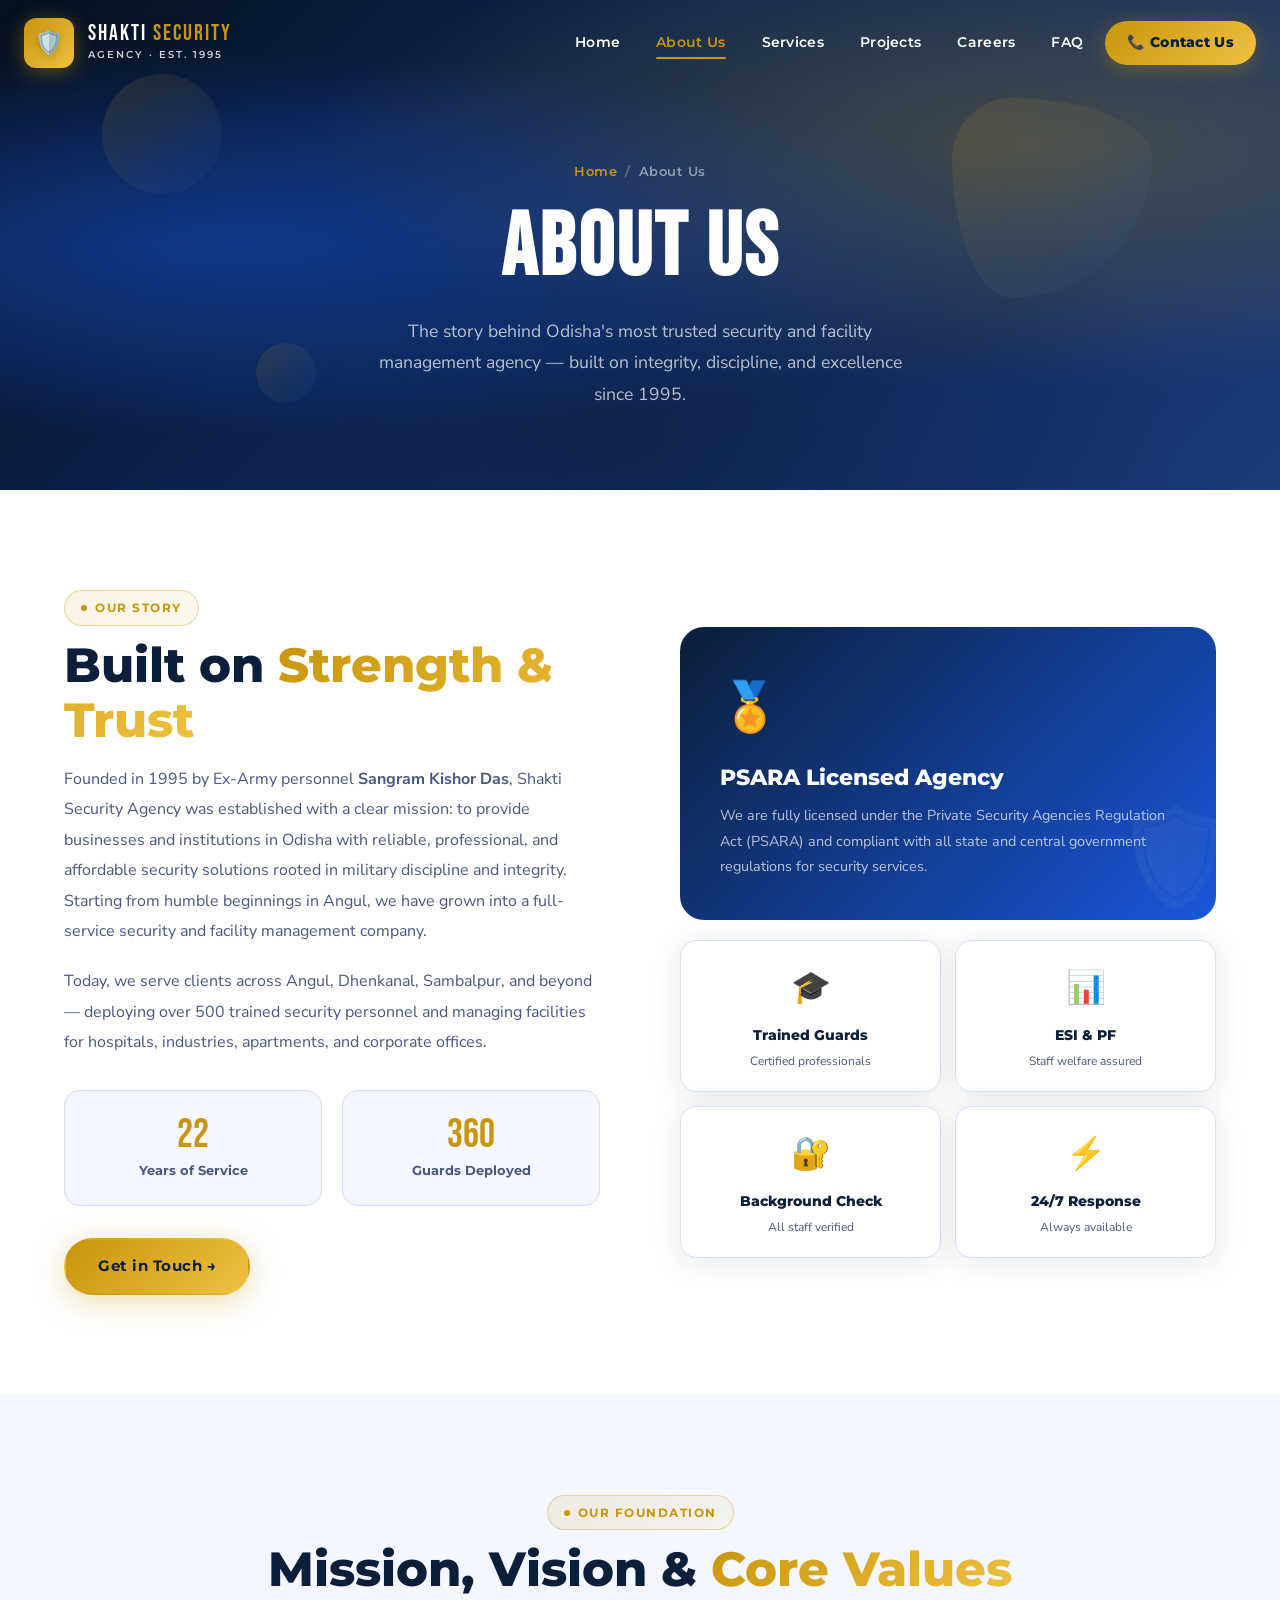
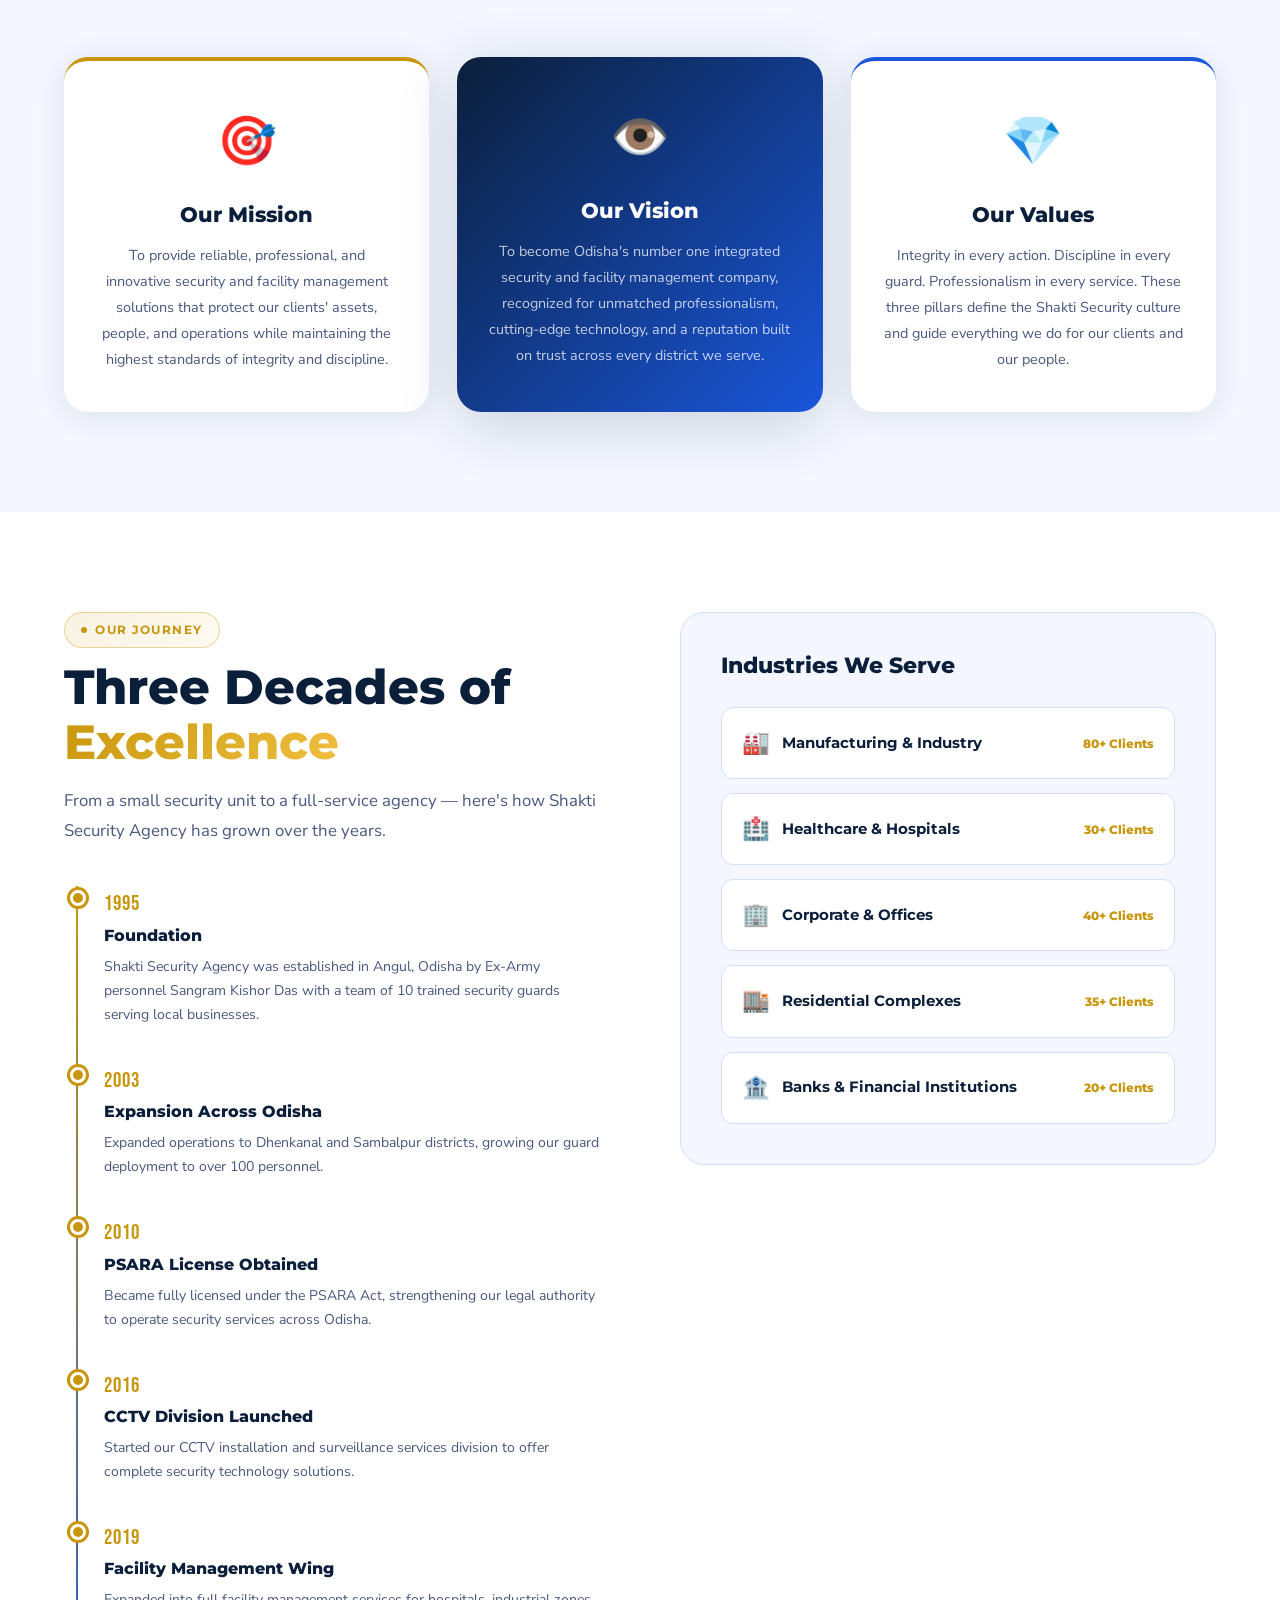
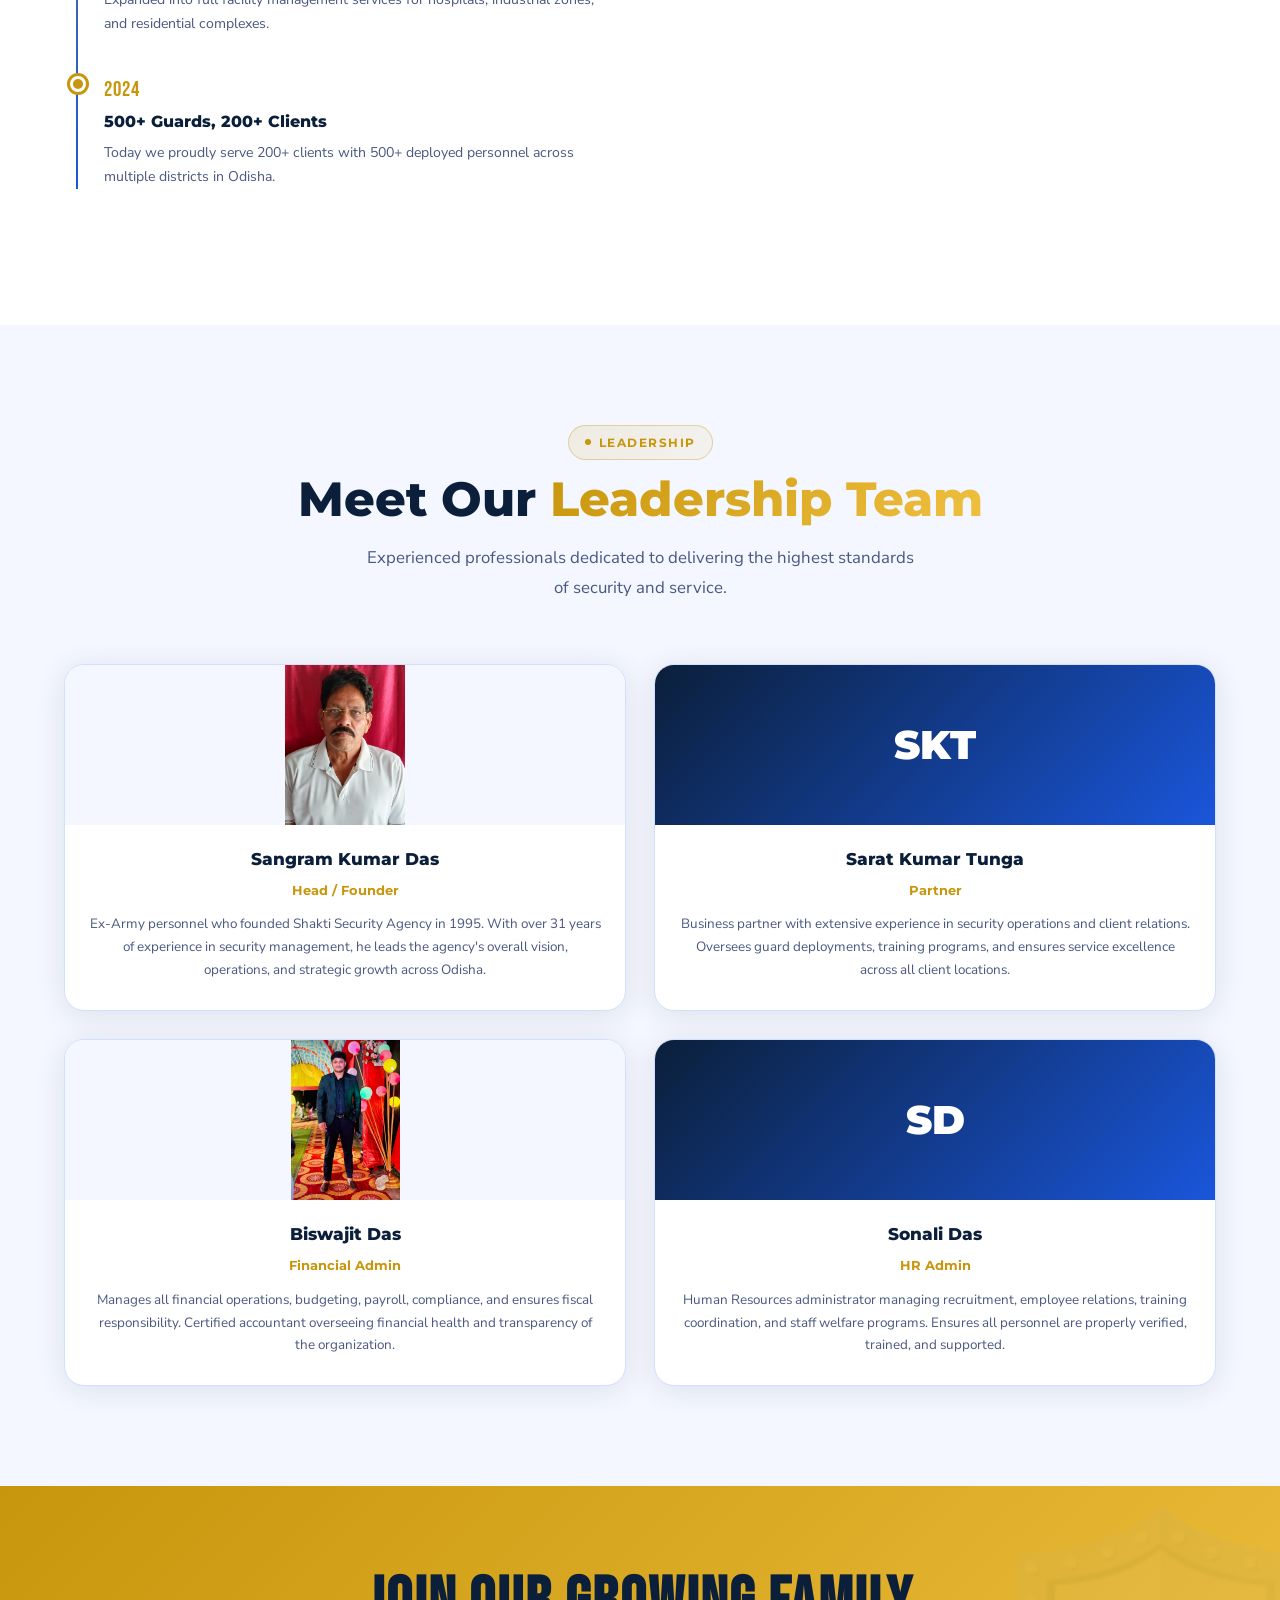
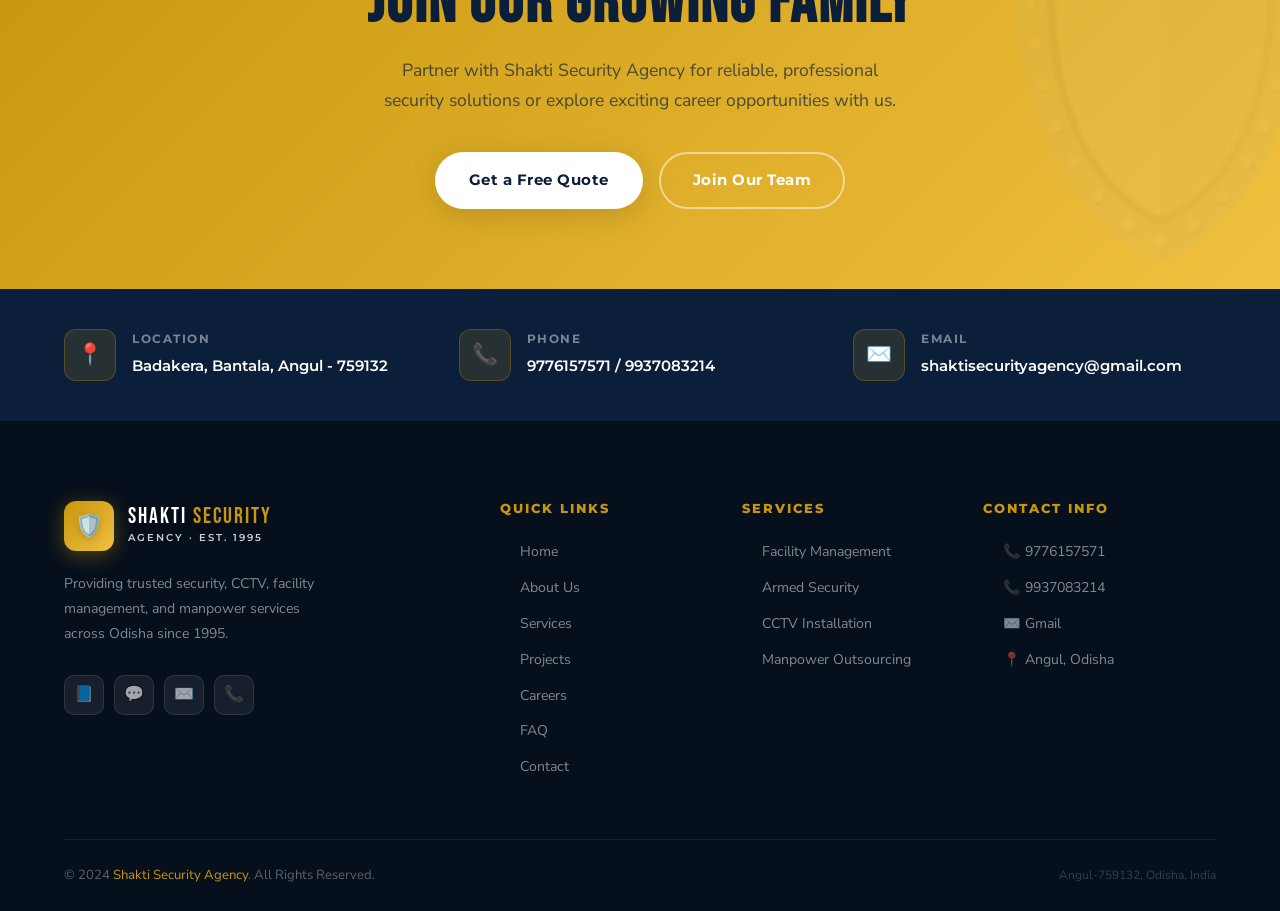
==== about.html @ bf8bc8ba "Added careers page with job listings and WhatsApp application form" ====
<!DOCTYPE html>
<html lang="en">
<head>
  <meta charset="UTF-8" />
  <meta name="viewport" content="width=device-width, initial-scale=1.0" />
  <title>About Us | Shakti Security Agency | Angul, Odisha</title>
  <meta name="description" content="Learn about Shakti Security Agency — Odisha's trusted security and facility management company since 1995. Founded by Ex-Army personnel Sangram Kishor Das. Our mission, vision, team, and story." />
  <meta name="keywords" content="about Shakti Security Agency, security company Angul, Odisha security agency history, security team Angul" />
  <link rel="canonical" href="https://shaktisecurityagency.com/about.html" />
  <link rel="stylesheet" href="styles.css" />
  <link rel="icon" href="data:image/svg+xml,<svg xmlns='http://www.w3.org/2000/svg' viewBox='0 0 100 100'><text y='.9em' font-size='90'>🛡️</text></svg>" />
</head>
<body>

<div class="preloader">
  <div class="preloader-content">
    <div class="preloader-shield">🛡️</div>
    <div class="preloader-text">SHAKTI <span>SECURITY</span></div>
    <div class="preloader-bar"><div class="preloader-progress"></div></div>
  </div>
</div>

<header class="header" id="header">
  <nav class="nav">
    <a href="index.html" class="logo">
      <div class="logo-icon"></div>
      <div class="logo-text">
        <div class="logo-name">SHAKTI <span>SECURITY</span></div>
        <div class="logo-tagline">Agency · Est. 1995</div>
      </div>
    </a>
    <div class="nav-links">
      <a href="index.html" class="nav-link">Home</a>
      <a href="about.html" class="nav-link active">About Us</a>
      <a href="services.html" class="nav-link">Services</a>
      <a href="projects.html" class="nav-link">Projects</a>
      <a href="careers.html" class="nav-link">Careers</a>
      <a href="faq.html" class="nav-link">FAQ</a>
      <a href="contact.html" class="nav-link nav-cta">📞 Contact Us</a>
    </div>
    <button class="hamburger"><span></span><span></span><span></span></button>
  </nav>
</header>

<div class="mobile-menu">
  <a href="index.html" class="nav-link">Home</a>
  <a href="about.html" class="nav-link">About Us</a>
  <a href="services.html" class="nav-link">Services</a>
  <a href="projects.html" class="nav-link">Projects</a>
  <a href="careers.html" class="nav-link">Careers</a>
  <a href="faq.html" class="nav-link">FAQ</a>
  <a href="contact.html" class="nav-link">Contact Us</a>
</div>

<!-- PAGE HERO -->
<section class="page-hero">
  <div class="hero-bg"></div>
  <div class="hero-shapes">
    <div class="shape"></div><div class="shape"></div><div class="shape"></div>
  </div>
  <div class="container page-hero-content">
    <div class="breadcrumb"><a href="index.html">Home</a><span>/</span>About Us</div>
    <h1>About Us</h1>
    <p>The story behind Odisha's most trusted security and facility management agency — built on integrity, discipline, and excellence since 1995.</p>
  </div>
</section>

<!-- ABOUT INTRO -->
<section class="section" style="background:var(--white);">
  <div class="container">
    <div class="about-grid">
      <div class="animate-in-left">
        <span class="badge">Our Story</span>
        <h2 class="section-title" style="margin-top:12px;">Built on <span class="highlight">Strength & Trust</span></h2>
        <p style="color:var(--text-muted);line-height:1.9;margin-bottom:20px;">Founded in 1995 by Ex-Army personnel <strong>Sangram Kishor Das</strong>, Shakti Security Agency was established with a clear mission: to provide businesses and institutions in Odisha with reliable, professional, and affordable security solutions rooted in military discipline and integrity. Starting from humble beginnings in Angul, we have grown into a full-service security and facility management company.</p>
        <p style="color:var(--text-muted);line-height:1.9;margin-bottom:32px;">Today, we serve clients across Angul, Dhenkanal, Sambalpur, and beyond — deploying over 500 trained security personnel and managing facilities for hospitals, industries, apartments, and corporate offices.</p>
        <div style="display:grid;grid-template-columns:1fr 1fr;gap:20px;margin-bottom:32px;">
          <div style="background:var(--bg);border-radius:16px;padding:24px;text-align:center;border:1px solid var(--border);">
            <div style="font-family:'Bebas Neue',sans-serif;font-size:2.5rem;color:var(--gold);line-height:1;" class="counter" data-target="31">0</div>
            <div style="font-size:0.82rem;color:var(--text-muted);font-weight:700;font-family:'Montserrat',sans-serif;margin-top:4px;">Years of Service</div>
          </div>
          <div style="background:var(--bg);border-radius:16px;padding:24px;text-align:center;border:1px solid var(--border);">
            <div style="font-family:'Bebas Neue',sans-serif;font-size:2.5rem;color:var(--gold);line-height:1;" class="counter" data-target="500">0</div>
            <div style="font-size:0.82rem;color:var(--text-muted);font-weight:700;font-family:'Montserrat',sans-serif;margin-top:4px;">Guards Deployed</div>
          </div>
        </div>
        <a href="contact.html" class="btn btn-primary">Get in Touch →</a>
      </div>
      <div class="animate-in-right" style="display:flex;flex-direction:column;gap:20px;">
        <div style="background:var(--grad-primary);border-radius:24px;padding:40px;color:var(--white);position:relative;overflow:hidden;">
          <div style="font-size:3rem;margin-bottom:16px;">🏅</div>
          <h3 style="color:var(--white);margin-bottom:12px;font-size:1.4rem;">PSARA Licensed Agency</h3>
          <p style="color:rgba(255,255,255,0.7);font-size:0.9rem;line-height:1.8;">We are fully licensed under the Private Security Agencies Regulation Act (PSARA) and compliant with all state and central government regulations for security services.</p>
          <div style="position:absolute;right:-20px;bottom:-20px;font-size:6rem;opacity:0.07;">🛡️</div>
        </div>
        <div style="display:grid;grid-template-columns:1fr 1fr;gap:14px;">
          <div style="background:var(--white);border-radius:16px;padding:20px;box-shadow:var(--shadow);border:1px solid var(--border);text-align:center;">
            <div style="font-size:2rem;margin-bottom:8px;">🎓</div>
            <div style="font-weight:800;font-size:0.85rem;color:var(--navy);font-family:'Montserrat',sans-serif;">Trained Guards</div>
            <div style="font-size:0.75rem;color:var(--text-muted);margin-top:4px;">Certified professionals</div>
          </div>
          <div style="background:var(--white);border-radius:16px;padding:20px;box-shadow:var(--shadow);border:1px solid var(--border);text-align:center;">
            <div style="font-size:2rem;margin-bottom:8px;">📊</div>
            <div style="font-weight:800;font-size:0.85rem;color:var(--navy);font-family:'Montserrat',sans-serif;">ESI & PF</div>
            <div style="font-size:0.75rem;color:var(--text-muted);margin-top:4px;">Staff welfare assured</div>
          </div>
          <div style="background:var(--white);border-radius:16px;padding:20px;box-shadow:var(--shadow);border:1px solid var(--border);text-align:center;">
            <div style="font-size:2rem;margin-bottom:8px;">🔐</div>
            <div style="font-weight:800;font-size:0.85rem;color:var(--navy);font-family:'Montserrat',sans-serif;">Background Check</div>
            <div style="font-size:0.75rem;color:var(--text-muted);margin-top:4px;">All staff verified</div>
          </div>
          <div style="background:var(--white);border-radius:16px;padding:20px;box-shadow:var(--shadow);border:1px solid var(--border);text-align:center;">
            <div style="font-size:2rem;margin-bottom:8px;">⚡</div>
            <div style="font-weight:800;font-size:0.85rem;color:var(--navy);font-family:'Montserrat',sans-serif;">24/7 Response</div>
            <div style="font-size:0.75rem;color:var(--text-muted);margin-top:4px;">Always available</div>
          </div>
        </div>
      </div>
    </div>
  </div>
</section>

<!-- MISSION VISION VALUES -->
<section class="section" style="background:var(--bg);">
  <div class="container">
    <div class="text-center animate-in" style="margin-bottom:60px;">
      <span class="badge">Our Foundation</span>
      <h2 class="section-title" style="margin-top:12px;">Mission, Vision & <span class="highlight">Core Values</span></h2>
    </div>
    <div style="display:grid;grid-template-columns:repeat(3,1fr);gap:28px;">
      <div class="animate-in delay-1" style="background:var(--white);border-radius:24px;padding:40px 32px;box-shadow:var(--shadow);border-top:4px solid var(--gold);text-align:center;transition:var(--transition);" onmouseover="this.style.transform='translateY(-8px)'" onmouseout="this.style.transform=''">
        <div style="font-size:3rem;margin-bottom:20px;">🎯</div>
        <h3 style="font-size:1.3rem;margin-bottom:16px;">Our Mission</h3>
        <p style="font-size:0.9rem;color:var(--text-muted);line-height:1.8;">To provide reliable, professional, and innovative security and facility management solutions that protect our clients' assets, people, and operations while maintaining the highest standards of integrity and discipline.</p>
      </div>
      <div class="animate-in delay-2" style="background:var(--grad-primary);border-radius:24px;padding:40px 32px;box-shadow:var(--shadow-lg);text-align:center;color:var(--white);transition:var(--transition);" onmouseover="this.style.transform='translateY(-8px)'" onmouseout="this.style.transform=''">
        <div style="font-size:3rem;margin-bottom:20px;">👁️</div>
        <h3 style="color:var(--white);font-size:1.3rem;margin-bottom:16px;">Our Vision</h3>
        <p style="font-size:0.9rem;color:rgba(255,255,255,0.75);line-height:1.8;">To become Odisha's number one integrated security and facility management company, recognized for unmatched professionalism, cutting-edge technology, and a reputation built on trust across every district we serve.</p>
      </div>
      <div class="animate-in delay-3" style="background:var(--white);border-radius:24px;padding:40px 32px;box-shadow:var(--shadow);border-top:4px solid var(--blue);text-align:center;transition:var(--transition);" onmouseover="this.style.transform='translateY(-8px)'" onmouseout="this.style.transform=''">
        <div style="font-size:3rem;margin-bottom:20px;">💎</div>
        <h3 style="font-size:1.3rem;margin-bottom:16px;">Our Values</h3>
        <p style="font-size:0.9rem;color:var(--text-muted);line-height:1.8;">Integrity in every action. Discipline in every guard. Professionalism in every service. These three pillars define the Shakti Security culture and guide everything we do for our clients and our people.</p>
      </div>
    </div>
  </div>
</section>

<!-- TIMELINE -->
<section class="section" style="background:var(--white);">
  <div class="container">
    <div style="display:grid;grid-template-columns:1fr 1fr;gap:80px;align-items:start;">
      <div class="animate-in-left">
        <span class="badge">Our Journey</span>
        <h2 class="section-title" style="margin-top:12px;">Three Decades of <span class="highlight">Excellence</span></h2>
        <p class="section-subtitle" style="margin-bottom:40px;">From a small security unit to a full-service agency — here's how Shakti Security Agency has grown over the years.</p>
        <div class="timeline">
          <div class="timeline-item">
            <div class="timeline-dot"></div>
            <div class="timeline-year">1995</div>
            <div class="timeline-title">Foundation</div>
            <div class="timeline-desc">Shakti Security Agency was established in Angul, Odisha by Ex-Army personnel Sangram Kishor Das with a team of 10 trained security guards serving local businesses.</div>
          </div>
          <div class="timeline-item">
            <div class="timeline-dot"></div>
            <div class="timeline-year">2003</div>
            <div class="timeline-title">Expansion Across Odisha</div>
            <div class="timeline-desc">Expanded operations to Dhenkanal and Sambalpur districts, growing our guard deployment to over 100 personnel.</div>
          </div>
          <div class="timeline-item">
            <div class="timeline-dot"></div>
            <div class="timeline-year">2010</div>
            <div class="timeline-title">PSARA License Obtained</div>
            <div class="timeline-desc">Became fully licensed under the PSARA Act, strengthening our legal authority to operate security services across Odisha.</div>
          </div>
          <div class="timeline-item">
            <div class="timeline-dot"></div>
            <div class="timeline-year">2016</div>
            <div class="timeline-title">CCTV Division Launched</div>
            <div class="timeline-desc">Started our CCTV installation and surveillance services division to offer complete security technology solutions.</div>
          </div>
          <div class="timeline-item">
            <div class="timeline-dot"></div>
            <div class="timeline-year">2019</div>
            <div class="timeline-title">Facility Management Wing</div>
            <div class="timeline-desc">Expanded into full facility management services for hospitals, industrial zones, and residential complexes.</div>
          </div>
          <div class="timeline-item">
            <div class="timeline-dot"></div>
            <div class="timeline-year">2024</div>
            <div class="timeline-title">500+ Guards, 200+ Clients</div>
            <div class="timeline-desc">Today we proudly serve 200+ clients with 500+ deployed personnel across multiple districts in Odisha.</div>
          </div>
        </div>
      </div>
      <div class="animate-in-right">
        <div style="background:var(--bg);border-radius:24px;padding:40px;border:1px solid var(--border);">
          <h3 style="margin-bottom:28px;font-size:1.4rem;">Industries We Serve</h3>
          <div style="display:flex;flex-direction:column;gap:14px;">
            <div style="display:flex;justify-content:space-between;align-items:center;padding:16px 20px;background:var(--white);border-radius:12px;border:1px solid var(--border);">
              <div style="display:flex;align-items:center;gap:12px;">
                <span style="font-size:1.4rem;">🏭</span>
                <span style="font-weight:700;font-size:0.92rem;font-family:'Montserrat',sans-serif;color:var(--navy);">Manufacturing & Industry</span>
              </div>
              <span style="font-size:0.78rem;color:var(--gold);font-weight:800;font-family:'Montserrat',sans-serif;">80+ Clients</span>
            </div>
            <div style="display:flex;justify-content:space-between;align-items:center;padding:16px 20px;background:var(--white);border-radius:12px;border:1px solid var(--border);">
              <div style="display:flex;align-items:center;gap:12px;">
                <span style="font-size:1.4rem;">🏥</span>
                <span style="font-weight:700;font-size:0.92rem;font-family:'Montserrat',sans-serif;color:var(--navy);">Healthcare & Hospitals</span>
              </div>
              <span style="font-size:0.78rem;color:var(--gold);font-weight:800;font-family:'Montserrat',sans-serif;">30+ Clients</span>
            </div>
            <div style="display:flex;justify-content:space-between;align-items:center;padding:16px 20px;background:var(--white);border-radius:12px;border:1px solid var(--border);">
              <div style="display:flex;align-items:center;gap:12px;">
                <span style="font-size:1.4rem;">🏢</span>
                <span style="font-weight:700;font-size:0.92rem;font-family:'Montserrat',sans-serif;color:var(--navy);">Corporate & Offices</span>
              </div>
              <span style="font-size:0.78rem;color:var(--gold);font-weight:800;font-family:'Montserrat',sans-serif;">40+ Clients</span>
            </div>
            <div style="display:flex;justify-content:space-between;align-items:center;padding:16px 20px;background:var(--white);border-radius:12px;border:1px solid var(--border);">
              <div style="display:flex;align-items:center;gap:12px;">
                <span style="font-size:1.4rem;">🏬</span>
                <span style="font-weight:700;font-size:0.92rem;font-family:'Montserrat',sans-serif;color:var(--navy);">Residential Complexes</span>
              </div>
              <span style="font-size:0.78rem;color:var(--gold);font-weight:800;font-family:'Montserrat',sans-serif;">35+ Clients</span>
            </div>
            <div style="display:flex;justify-content:space-between;align-items:center;padding:16px 20px;background:var(--white);border-radius:12px;border:1px solid var(--border);">
              <div style="display:flex;align-items:center;gap:12px;">
                <span style="font-size:1.4rem;">🏦</span>
                <span style="font-weight:700;font-size:0.92rem;font-family:'Montserrat',sans-serif;color:var(--navy);">Banks & Financial Institutions</span>
              </div>
              <span style="font-size:0.78rem;color:var(--gold);font-weight:800;font-family:'Montserrat',sans-serif;">20+ Clients</span>
            </div>
          </div>
        </div>
      </div>
    </div>
  </div>
</section>

<!-- TEAM SECTION -->
<section class="section" style="background:var(--bg);">
  <div class="container">
    <div class="text-center animate-in" style="margin-bottom:60px;">
      <span class="badge">Leadership</span>
      <h2 class="section-title" style="margin-top:12px;">Meet Our <span class="highlight">Leadership Team</span></h2>
      <p class="section-subtitle">Experienced professionals dedicated to delivering the highest standards of security and service.</p>
    </div>
    <div class="team-grid">
      <div class="team-card animate-in delay-1">
        <div class="team-avatar"><img src="assets/head.webp" alt="Sangram Kumar Das"></div>
        <div class="team-card-content">
          <div class="team-name">Sangram Kumar Das</div>
          <div class="team-role">Head / Founder</div>
          <div class="team-desc">Ex-Army personnel who founded Shakti Security Agency in 1995. With over 31 years of experience in security management, he leads the agency's overall vision, operations, and strategic growth across Odisha.</div>
        </div>
      </div>
      <div class="team-card animate-in delay-2">
        <div class="team-avatar">SKT</div>
        <div class="team-card-content">
          <div class="team-name">Sarat Kumar Tunga</div>
          <div class="team-role">Partner</div>
          <div class="team-desc">Business partner with extensive experience in security operations and client relations. Oversees guard deployments, training programs, and ensures service excellence across all client locations.</div>
        </div>
      </div>
      <div class="team-card animate-in delay-3">
        <div class="team-avatar"><img src="assets/finance.png" alt="Biswajit Das"></div>
        <div class="team-card-content">
          <div class="team-name">Biswajit Das</div>
          <div class="team-role">Financial Admin</div>
          <div class="team-desc">Manages all financial operations, budgeting, payroll, compliance, and ensures fiscal responsibility. Certified accountant overseeing financial health and transparency of the organization.</div>
        </div>
      </div>
      <div class="team-card animate-in delay-4">
        <div class="team-avatar">SD</div>
        <div class="team-card-content">
          <div class="team-name">Sonali Das</div>
          <div class="team-role">HR Admin</div>
          <div class="team-desc">Human Resources administrator managing recruitment, employee relations, training coordination, and staff welfare programs. Ensures all personnel are properly verified, trained, and supported.</div>
        </div>
      </div>
    </div>
  </div>
</section>

<!-- CTA -->
<section class="cta-section">
  <div class="container">
    <div class="cta-content animate-in">
      <h2>Join Our Growing Family</h2>
      <p>Partner with Shakti Security Agency for reliable, professional security solutions or explore exciting career opportunities with us.</p>
      <div class="cta-btns">
        <a href="contact.html" class="btn btn-white">Get a Free Quote</a>
        <a href="careers.html" class="btn btn-secondary">Join Our Team</a>
      </div>
    </div>
  </div>
</section>

<div class="contact-bar">
  <div class="container">
    <div class="contact-bar-grid">
      <div class="contact-bar-item"><div class="contact-bar-icon">📍</div><div><div class="contact-bar-label">Location</div><div class="contact-bar-value">Badakera, Bantala, Angul - 759132</div></div></div>
      <div class="contact-bar-item"><div class="contact-bar-icon">📞</div><div><div class="contact-bar-label">Phone</div><div class="contact-bar-value">9776157571 / 9937083214</div></div></div>
      <div class="contact-bar-item"><div class="contact-bar-icon">✉️</div><div><div class="contact-bar-label">Email</div><div class="contact-bar-value">shaktisecurityagency@gmail.com</div></div></div>
    </div>
  </div>
</div>

<footer class="footer">
  <div class="container">
    <div class="footer-grid">
      <div class="footer-brand">
        <a href="index.html" class="logo"><div class="logo-icon"></div><div class="logo-text"><div class="logo-name" style="color:#fff;">SHAKTI <span>SECURITY</span></div><div class="logo-tagline">Agency · Est. 1995</div></div></a>
        <p>Providing trusted security, CCTV, facility management, and manpower services across Odisha since 1995.</p>
        <div class="footer-socials"><a href="#" class="social-btn">📘</a><a href="#" class="social-btn">💬</a><a href="mailto:shaktisecurityagency@gmail.com" class="social-btn">✉️</a><a href="tel:9776157571" class="social-btn">📞</a></div>
      </div>
      <div class="footer-col"><h5>Quick Links</h5><ul><li><a href="index.html">Home</a></li><li><a href="about.html">About Us</a></li><li><a href="services.html">Services</a></li><li><a href="projects.html">Projects</a></li><li><a href="careers.html">Careers</a></li><li><a href="faq.html">FAQ</a></li><li><a href="contact.html">Contact</a></li></ul></div>
      <div class="footer-col"><h5>Services</h5><ul><li><a href="services.html">Facility Management</a></li><li><a href="services.html">Armed Security</a></li><li><a href="services.html">CCTV Installation</a></li><li><a href="services.html">Manpower Outsourcing</a></li></ul></div>
      <div class="footer-col"><h5>Contact Info</h5><ul><li><a href="tel:9776157571">📞 9776157571</a></li><li><a href="tel:9937083214">📞 9937083214</a></li><li><a href="mailto:shaktisecurityagency@gmail.com">✉️ Gmail</a></li><li><a href="#">📍 Angul, Odisha</a></li></ul></div>
    </div>
    <div class="footer-bottom"><p>© 2024 <span>Shakti Security Agency</span>. All Rights Reserved.</p><p style="font-size:0.75rem;color:rgba(255,255,255,0.2);">Angul-759132, Odisha, India</p></div>
  </div>
</footer>

<button class="back-to-top">↑</button>
<script src="main.js"></script>
</body>
</html>
---- styles.css ----
/* ===========================
   SHAKTI SECURITY AGENCY
   Main Stylesheet
   =========================== */

@import url('https://fonts.googleapis.com/css2?family=Bebas+Neue&family=Montserrat:wght@400;500;600;700;800;900&family=Nunito+Sans:wght@300;400;600;700&display=swap');

/* ===== CSS VARIABLES ===== */
:root {
  --navy: #0B1F3A;
  --navy-mid: #132B52;
  --navy-light: #1A3A6B;
  --gold: #C8960C;
  --gold-light: #F0C040;
  --gold-pale: #FFF8E1;
  --blue: #1A56DB;
  --blue-light: #3B82F6;
  --white: #FFFFFF;
  --bg: #F4F7FF;
  --bg2: #EEF2FB;
  --text: #0B1F3A;
  --text-muted: #4A5880;
  --border: #D4DEFF;
  --shadow: 0 4px 30px rgba(11,31,58,0.10);
  --shadow-lg: 0 12px 60px rgba(11,31,58,0.18);
  --shadow-gold: 0 8px 40px rgba(200,150,12,0.25);
  --radius: 16px;
  --radius-sm: 8px;
  --transition: all 0.35s cubic-bezier(0.4, 0, 0.2, 1);

  /* Gradients */
  --grad-primary: linear-gradient(135deg, #0B1F3A 0%, #1A56DB 100%);
  --grad-gold: linear-gradient(135deg, #C8960C 0%, #F0C040 100%);
  --grad-hero: linear-gradient(135deg, #06101E 0%, #0B2451 40%, #1A3A7A 100%);
  --grad-card: linear-gradient(145deg, #FFFFFF 0%, #F0F4FF 100%);
  --grad-mesh: radial-gradient(ellipse at 20% 50%, rgba(26,86,219,0.12) 0%, transparent 60%),
               radial-gradient(ellipse at 80% 20%, rgba(200,150,12,0.10) 0%, transparent 50%),
               radial-gradient(ellipse at 60% 80%, rgba(11,31,58,0.08) 0%, transparent 50%);
}

/* ===== RESET & BASE ===== */
*, *::before, *::after { box-sizing: border-box; margin: 0; padding: 0; }

html { scroll-behavior: smooth; font-size: 16px; }

body {
  font-family: 'Nunito Sans', sans-serif;
  background-color: var(--bg);
  color: var(--text);
  line-height: 1.7;
  overflow-x: hidden;
}

::selection { background: var(--gold); color: var(--white); }

img { max-width: 100%; display: block; }
a { text-decoration: none; color: inherit; }
ul { list-style: none; }
button { cursor: pointer; font-family: inherit; }

/* ===== TYPOGRAPHY ===== */
h1, h2, h3, h4, h5 {
  font-family: 'Montserrat', sans-serif;
  font-weight: 800;
  line-height: 1.15;
  color: var(--navy);
}

.display-font { font-family: 'Bebas Neue', sans-serif; letter-spacing: 2px; }

/* ===== SCROLLBAR ===== */
::-webkit-scrollbar { width: 6px; }
::-webkit-scrollbar-track { background: var(--bg); }
::-webkit-scrollbar-thumb { background: var(--grad-gold); border-radius: 10px; }

/* ===== UTILITIES ===== */
.container { max-width: 1200px; margin: 0 auto; padding: 0 24px; }
.section { padding: 100px 0; }
.section-sm { padding: 70px 0; }

.badge {
  display: inline-flex; align-items: center; gap: 8px;
  background: linear-gradient(135deg, rgba(200,150,12,0.12), rgba(240,192,64,0.08));
  border: 1px solid rgba(200,150,12,0.35);
  color: var(--gold);
  padding: 6px 16px;
  border-radius: 50px;
  font-size: 0.78rem;
  font-weight: 700;
  text-transform: uppercase;
  letter-spacing: 1.5px;
  font-family: 'Montserrat', sans-serif;
}

.badge::before { content: ''; width: 6px; height: 6px; background: var(--gold); border-radius: 50%; animation: pulse-dot 2s infinite; }

@keyframes pulse-dot {
  0%, 100% { opacity: 1; transform: scale(1); }
  50% { opacity: 0.5; transform: scale(1.5); }
}

.section-title {
  font-size: clamp(2rem, 4vw, 3rem);
  color: var(--navy);
  margin-bottom: 16px;
}

.section-subtitle {
  font-size: 1.05rem;
  color: var(--text-muted);
  max-width: 560px;
  line-height: 1.8;
}

.text-center { text-align: center; }
.text-center .section-subtitle { margin: 0 auto; }

.highlight {
  background: var(--grad-gold);
  -webkit-background-clip: text;
  -webkit-text-fill-color: transparent;
  background-clip: text;
}

/* ===== BUTTONS ===== */
.btn {
  display: inline-flex; align-items: center; gap: 10px;
  padding: 14px 32px;
  border-radius: 50px;
  font-weight: 700;
  font-size: 0.92rem;
  letter-spacing: 0.5px;
  font-family: 'Montserrat', sans-serif;
  transition: var(--transition);
  border: 2px solid transparent;
  position: relative; overflow: hidden;
}

.btn::before {
  content: ''; position: absolute;
  top: 50%; left: 50%; width: 0; height: 0;
  background: rgba(255,255,255,0.15);
  border-radius: 50%;
  transform: translate(-50%, -50%);
  transition: width 0.6s, height 0.6s;
}

.btn:hover::before { width: 400px; height: 400px; }

.btn-primary {
  background: var(--grad-gold);
  color: var(--navy);
  box-shadow: 0 6px 30px rgba(200,150,12,0.35);
}

.btn-primary:hover {
  transform: translateY(-3px);
  box-shadow: 0 12px 40px rgba(200,150,12,0.5);
}

.btn-secondary {
  background: transparent;
  color: var(--white);
  border: 2px solid rgba(255,255,255,0.5);
  backdrop-filter: blur(10px);
}

.btn-secondary:hover {
  background: rgba(255,255,255,0.15);
  border-color: var(--white);
  transform: translateY(-3px);
}

.btn-dark {
  background: var(--grad-primary);
  color: var(--white);
  box-shadow: 0 6px 30px rgba(11,31,58,0.3);
}

.btn-dark:hover { transform: translateY(-3px); box-shadow: 0 12px 40px rgba(11,31,58,0.4); }

.btn-outline {
  background: transparent;
  color: var(--navy);
  border: 2px solid var(--navy);
}

.btn-outline:hover { background: var(--navy); color: var(--white); }

.btn svg { width: 18px; height: 18px; }

/* ===== HEADER / NAV ===== */
.header {
  position: fixed; top: 0; left: 0; right: 0; z-index: 1000;
  transition: var(--transition);
}

.header.scrolled {
  background: rgba(255,255,255,0.96);
  backdrop-filter: blur(20px);
  box-shadow: 0 2px 30px rgba(11,31,58,0.12);
}

.nav {
  display: flex; align-items: center; justify-content: space-between;
  padding: 18px 24px;
  max-width: 1300px;
  margin: 0 auto;
}

.logo {
  display: flex; align-items: center; gap: 14px;
  text-decoration: none;
}

.logo-icon {
  width: 50px; height: 50px;
  background: var(--grad-gold);
  border-radius: 12px;
  display: flex; align-items: center; justify-content: center;
  font-size: 1.5rem;
  box-shadow: 0 4px 20px rgba(200,150,12,0.4);
  transition: var(--transition);
  position: relative;
  overflow: hidden;
}

.logo-icon::after {
  content: '🛡️';
  font-size: 1.4rem;
  filter: drop-shadow(0 2px 4px rgba(0,0,0,0.2));
}

.logo:hover .logo-icon { transform: rotate(-5deg) scale(1.08); }

.logo-text { display: flex; flex-direction: column; }

.logo-name {
  font-family: 'Bebas Neue', sans-serif;
  font-size: 1.4rem;
  letter-spacing: 2px;
  color: var(--white);
  line-height: 1;
  text-shadow: 0 2px 8px rgba(0,0,0,0.3);
  transition: var(--transition);
}

.header.scrolled .logo-name { 
  color: var(--navy); 
  text-shadow: none;
}

.logo-name span { color: var(--gold); }

.logo-tagline {
  font-size: 0.62rem;
  letter-spacing: 2px;
  text-transform: uppercase;
  color: rgba(255,255,255,0.8);
  font-weight: 600;
  font-family: 'Montserrat', sans-serif;
  transition: var(--transition);
}

.header.scrolled .logo-tagline {
  color: var(--text-muted);
}

.nav-links {
  display: flex; align-items: center; gap: 8px;
}

.nav-link {
  font-family: 'Montserrat', sans-serif;
  font-weight: 600;
  font-size: 0.88rem;
  padding: 8px 14px;
  border-radius: 8px;
  color: var(--white);
  transition: var(--transition);
  position: relative;
  letter-spacing: 0.3px;
}

.header.scrolled .nav-link { color: var(--navy); }

.nav-link::after {
  content: ''; position: absolute;
  bottom: 4px; left: 50%; right: 50%;
  height: 2px; background: var(--gold);
  border-radius: 2px; transition: var(--transition);
}

.nav-link:hover::after, .nav-link.active::after { left: 14px; right: 14px; }
.nav-link:hover, .nav-link.active { color: var(--gold); }

.header.scrolled .nav-link:hover { color: var(--gold); }

.nav-cta {
  background: var(--grad-gold);
  color: var(--navy) !important;
  padding: 10px 22px;
  border-radius: 50px;
  font-weight: 800;
  box-shadow: 0 4px 20px rgba(200,150,12,0.35);
  transition: var(--transition);
}

.nav-cta:hover { transform: translateY(-2px); box-shadow: 0 8px 30px rgba(200,150,12,0.5); }
.nav-cta::after { display: none; }

.hamburger {
  display: none;
  flex-direction: column; gap: 5px;
  background: none; border: none;
  padding: 8px; cursor: pointer;
}

.hamburger span {
  display: block; width: 26px; height: 2.5px;
  background: var(--white);
  border-radius: 3px; transition: var(--transition);
}

.header.scrolled .hamburger span { background: var(--navy); }
.hamburger.open span:nth-child(1) { transform: translateY(7.5px) rotate(45deg); }
.hamburger.open span:nth-child(2) { opacity: 0; transform: scaleX(0); }
.hamburger.open span:nth-child(3) { transform: translateY(-7.5px) rotate(-45deg); }

/* ===== MOBILE MENU ===== */
.mobile-menu {
  position: fixed; top: 0; left: 0; right: 0; bottom: 0; z-index: 999;
  background: var(--navy);
  display: flex; flex-direction: column; align-items: center; justify-content: center; gap: 12px;
  opacity: 0; pointer-events: none; transition: opacity 0.3s;
}

.mobile-menu.open { opacity: 1; pointer-events: all; }

.mobile-menu .nav-link {
  color: var(--white); font-size: 1.6rem;
  font-family: 'Bebas Neue', sans-serif;
  letter-spacing: 3px;
  padding: 12px 24px;
  transition: color 0.3s;
}

.mobile-menu .nav-link:hover { color: var(--gold); }

/* ===== TICKER BAR ===== */
.ticker-bar {
  background: var(--grad-primary);
  padding: 10px 0;
  overflow: hidden;
  position: relative;
  display: flex;
}

.ticker-track {
  display: flex; gap: 60px;
  animation: ticker 25s linear infinite;
  white-space: nowrap;
  flex-shrink: 0;
}

.ticker-item {
  display: flex; align-items: center; gap: 10px;
  font-size: 0.8rem;
  font-weight: 700;
  letter-spacing: 1.5px;
  text-transform: uppercase;
  color: rgba(255,255,255,0.85);
  font-family: 'Montserrat', sans-serif;
}

.ticker-dot { color: var(--gold); font-size: 1rem; }

@keyframes ticker { 0% { transform: translateX(0); } 100% { transform: translateX(-50%); } }

/* ===== HERO SECTION ===== */
.hero {
  min-height: 100vh;
  background: var(--grad-hero);
  position: relative;
  display: flex; align-items: center;
  overflow: hidden;
  padding-top: 90px;
}

.hero-bg {
  position: absolute; inset: 0;
  background:
    radial-gradient(ellipse at 15% 50%, rgba(26,86,219,0.25) 0%, transparent 55%),
    radial-gradient(ellipse at 85% 30%, rgba(200,150,12,0.15) 0%, transparent 50%),
    radial-gradient(ellipse at 50% 90%, rgba(11,31,58,0.5) 0%, transparent 60%);
}

.hero-grid {
  position: absolute; inset: 0; opacity: 0.04;
  background-image:
    linear-gradient(rgba(255,255,255,0.5) 1px, transparent 1px),
    linear-gradient(90deg, rgba(255,255,255,0.5) 1px, transparent 1px);
  background-size: 60px 60px;
}

/* Floating shapes */
.hero-shapes { position: absolute; inset: 0; pointer-events: none; }

.shape {
  position: absolute; border-radius: 50%;
  background: linear-gradient(135deg, rgba(200,150,12,0.15), rgba(26,86,219,0.1));
  backdrop-filter: blur(1px);
  animation: float-shape linear infinite;
}

.shape:nth-child(1) { width: 120px; height: 120px; top: 15%; left: 8%; animation-duration: 12s; }
.shape:nth-child(2) { width: 60px; height: 60px; top: 70%; left: 20%; animation-duration: 9s; animation-delay: -3s; }
.shape:nth-child(3) { width: 200px; height: 200px; top: 20%; right: 10%; animation-duration: 15s; animation-delay: -5s; border-radius: 30% 70% 70% 30% / 30% 30% 70% 70%; }
.shape:nth-child(4) { width: 80px; height: 80px; bottom: 20%; right: 25%; animation-duration: 11s; animation-delay: -2s; }
.shape:nth-child(5) { width: 140px; height: 140px; bottom: 30%; left: 35%; animation-duration: 13s; animation-delay: -7s; border-radius: 20% 80%; }

@keyframes float-shape {
  0%, 100% { transform: translateY(0px) rotate(0deg); }
  33% { transform: translateY(-30px) rotate(120deg); }
  66% { transform: translateY(15px) rotate(240deg); }
}

.hero-content {
  position: relative; z-index: 2;
  display: grid; grid-template-columns: 1fr 1fr;
  gap: 80px; align-items: center;
  max-width: 1200px; margin: 0 auto; padding: 0 24px;
  width: 100%;
}

.hero-badge-wrap { margin-bottom: 24px; }

.hero-title {
  font-family: 'Bebas Neue', sans-serif;
  font-size: clamp(3rem, 6vw, 5.5rem);
  line-height: 0.95;
  letter-spacing: 2px;
  color: var(--white);
  margin-bottom: 20px;
}

.hero-title .line-gold { color: var(--gold-light); display: block; }

.hero-desc {
  font-size: 1.08rem;
  color: rgba(255,255,255,0.75);
  line-height: 1.8;
  margin-bottom: 36px;
  max-width: 480px;
}

.hero-btns { display: flex; gap: 16px; flex-wrap: wrap; margin-bottom: 48px; }

.hero-stats {
  display: flex; gap: 32px; flex-wrap: wrap;
  padding-top: 32px;
  border-top: 1px solid rgba(255,255,255,0.12);
}

.hero-stat { display: flex; flex-direction: column; }

.hero-stat-num {
  font-family: 'Bebas Neue', sans-serif;
  font-size: 2.4rem;
  color: var(--gold-light);
  letter-spacing: 1px;
  line-height: 1;
}

.hero-stat-label {
  font-size: 0.78rem;
  color: rgba(255,255,255,0.55);
  font-weight: 600;
  text-transform: uppercase;
  letter-spacing: 1px;
  font-family: 'Montserrat', sans-serif;
  margin-top: 2px;
}

/* Hero Visual */
.hero-visual {
  display: flex; justify-content: center; align-items: center;
  position: relative;
}

.hero-card {
  background: rgba(255,255,255,0.07);
  border: 1px solid rgba(255,255,255,0.12);
  backdrop-filter: blur(20px);
  border-radius: 28px;
  padding: 32px;
  width: 100%;
  max-width: 400px;
  box-shadow: 0 20px 80px rgba(0,0,0,0.3);
  animation: hero-float 6s ease-in-out infinite;
}

@keyframes hero-float {
  0%, 100% { transform: translateY(0px); }
  50% { transform: translateY(-16px); }
}

.hero-card-header {
  display: flex; align-items: center; gap: 12px; margin-bottom: 28px;
}

.hero-card-icon {
  width: 52px; height: 52px;
  background: var(--grad-gold);
  border-radius: 14px;
  display: flex; align-items: center; justify-content: center;
  font-size: 1.4rem;
}

.hero-card-title { color: var(--white); font-size: 1.1rem; font-weight: 700; font-family: 'Montserrat', sans-serif; }
.hero-card-sub { color: rgba(255,255,255,0.5); font-size: 0.78rem; }

.service-list { display: flex; flex-direction: column; gap: 12px; }

.service-item {
  display: flex; align-items: center; gap: 14px;
  background: rgba(255,255,255,0.06);
  padding: 14px 16px;
  border-radius: 12px;
  border: 1px solid rgba(255,255,255,0.08);
  transition: var(--transition);
}

.service-item:hover {
  background: rgba(200,150,12,0.12);
  border-color: rgba(200,150,12,0.3);
}

.service-item-icon { font-size: 1.2rem; }

.service-item-text {
  font-size: 0.88rem;
  color: rgba(255,255,255,0.85);
  font-weight: 600;
  font-family: 'Montserrat', sans-serif;
}

.service-item-dot {
  margin-left: auto; width: 8px; height: 8px;
  background: var(--gold); border-radius: 50%;
  animation: pulse-dot 2s infinite;
}

/* ===== SCROLL INDICATOR ===== */
.scroll-indicator {
  position: absolute; bottom: 32px; left: 50%;
  transform: translateX(-50%);
  display: flex; flex-direction: column; align-items: center; gap: 8px;
  color: rgba(255,255,255,0.5);
  font-size: 0.72rem; font-weight: 600;
  letter-spacing: 2px; text-transform: uppercase;
  font-family: 'Montserrat', sans-serif;
  animation: bounce-down 2s ease-in-out infinite;
}

.scroll-indicator::after {
  content: ''; width: 1px; height: 50px;
  background: linear-gradient(to bottom, rgba(255,255,255,0.4), transparent);
}

@keyframes bounce-down {
  0%, 100% { transform: translateX(-50%) translateY(0); }
  50% { transform: translateX(-50%) translateY(8px); }
}

/* ===== FEATURES STRIP ===== */
.features-strip {
  background: var(--white);
  padding: 60px 0;
  box-shadow: 0 -4px 0 0 var(--gold), 0 4px 0 0 var(--border);
}

.features-grid {
  display: grid;
  grid-template-columns: repeat(4, 1fr);
  gap: 2px;
}

.feature-item {
  display: flex; flex-direction: column; align-items: center;
  text-align: center; padding: 24px 20px;
  border-right: 1px solid var(--border);
  transition: var(--transition);
}

.feature-item:last-child { border-right: none; }

.feature-item:hover { background: var(--bg); }

.feature-icon {
  width: 56px; height: 56px;
  background: var(--grad-mesh);
  background-color: var(--gold-pale);
  border-radius: 14px;
  display: flex; align-items: center; justify-content: center;
  font-size: 1.6rem; margin-bottom: 14px;
  transition: var(--transition);
}

.feature-item:hover .feature-icon { transform: scale(1.1) rotate(-5deg); }

.feature-title {
  font-size: 0.92rem; font-weight: 800;
  color: var(--navy); margin-bottom: 6px;
  font-family: 'Montserrat', sans-serif;
}

.feature-desc { font-size: 0.8rem; color: var(--text-muted); line-height: 1.5; }

/* ===== ABOUT SECTION ===== */
.about-section { background: var(--bg); }

.about-grid {
  display: grid; grid-template-columns: 1fr 1fr;
  gap: 80px; align-items: center;
}

.about-visual { position: relative; }

.about-image-stack { position: relative; height: 480px; }

.about-card-main {
  width: 72%; height: 380px;
  background: var(--grad-primary);
  border-radius: 24px;
  display: flex; align-items: center; justify-content: center;
  font-size: 6rem;
  box-shadow: var(--shadow-lg);
  position: relative;
  overflow: hidden;
}

.about-card-main::before {
  content: '';
  position: absolute; inset: 0;
  background: radial-gradient(ellipse at 30% 40%, rgba(200,150,12,0.2) 0%, transparent 60%);
}

.about-card-float {
  position: absolute; bottom: 0; right: 0;
  width: 56%;
  background: var(--white);
  border-radius: 20px;
  padding: 24px;
  box-shadow: var(--shadow-lg);
  border: 2px solid var(--gold-pale);
}

.about-card-float .stat-num {
  font-family: 'Bebas Neue', sans-serif;
  font-size: 2.8rem;
  color: var(--gold);
  line-height: 1;
}

.about-card-float .stat-text {
  font-size: 0.82rem; color: var(--text-muted);
  font-weight: 600; font-family: 'Montserrat', sans-serif;
  margin-top: 4px;
}

.about-badge-float {
  position: absolute; top: 24px; right: -16px;
  background: var(--grad-gold);
  border-radius: 12px; padding: 14px 20px;
  text-align: center; box-shadow: var(--shadow-gold);
}

.about-badge-float .badge-num {
  font-family: 'Bebas Neue', sans-serif;
  font-size: 1.8rem; color: var(--navy); line-height: 1;
}

.about-badge-float .badge-text {
  font-size: 0.7rem; font-weight: 800;
  color: var(--navy); letter-spacing: 1px;
  text-transform: uppercase; font-family: 'Montserrat', sans-serif;
}

.about-text { }

.about-text .section-title { margin-bottom: 20px; margin-top: 12px; }
.about-text .section-subtitle { margin-bottom: 32px; }

.value-cards { display: flex; flex-direction: column; gap: 16px; margin-bottom: 36px; }

.value-card {
  display: flex; gap: 16px; align-items: flex-start;
  background: var(--white);
  border-radius: var(--radius);
  padding: 18px 20px;
  box-shadow: var(--shadow);
  border-left: 4px solid transparent;
  transition: var(--transition);
}

.value-card:hover { border-left-color: var(--gold); transform: translateX(6px); }

.value-card-icon {
  width: 42px; height: 42px; min-width: 42px;
  background: var(--gold-pale);
  border-radius: 10px;
  display: flex; align-items: center; justify-content: center;
  font-size: 1.2rem;
}

.value-card-title { font-size: 0.95rem; font-weight: 800; color: var(--navy); font-family: 'Montserrat', sans-serif; margin-bottom: 4px; }
.value-card-desc { font-size: 0.83rem; color: var(--text-muted); }

/* ===== SERVICES SECTION ===== */
.services-section {
  background: linear-gradient(180deg, var(--bg) 0%, var(--white) 100%);
}

.services-grid {
  display: grid;
  grid-template-columns: repeat(2, 1fr);
  gap: 28px;
  margin-top: 60px;
}

.service-card {
  background: var(--white);
  border-radius: 24px;
  padding: 40px 36px;
  box-shadow: var(--shadow);
  border: 1px solid var(--border);
  position: relative; overflow: hidden;
  transition: var(--transition);
  cursor: default;
}

.service-card::before {
  content: ''; position: absolute;
  inset: 0; background: var(--grad-primary);
  opacity: 0; transition: opacity 0.4s;
  border-radius: 24px;
}

.service-card:hover { transform: translateY(-8px); box-shadow: var(--shadow-lg); border-color: transparent; }
.service-card:hover::before { opacity: 1; }
.service-card:hover .service-card-icon { background: rgba(255,255,255,0.15); }
.service-card:hover .service-card-num { color: rgba(255,255,255,0.1); }
.service-card:hover h3, .service-card:hover p { color: rgba(255,255,255,0.85); }
.service-card:hover h3 { color: var(--white); }
.service-card:hover .service-tag { 
  background: rgba(255,255,255,0.15); 
  color: var(--gold);
  border: 1px solid rgba(255,215,0,0.3);
}
.service-card:hover .service-arrow { color: var(--gold); }
.service-card:hover .service-card-icon span { filter: brightness(2); }

.service-card > * { position: relative; z-index: 2; }

.service-card-num {
  position: absolute; bottom: 20px; right: 28px;
  font-family: 'Bebas Neue', sans-serif;
  font-size: 5rem; color: var(--bg);
  line-height: 1; transition: var(--transition);
  z-index: 1;
}

.service-card-icon {
  width: 68px; height: 68px;
  background: var(--gold-pale);
  border-radius: 18px;
  display: flex; align-items: center; justify-content: center;
  font-size: 1.8rem; margin-bottom: 24px;
  transition: var(--transition);
  border: 2px solid rgba(200,150,12,0.15);
}

.service-card h3 {
  font-size: 1.35rem;
  margin-bottom: 12px;
  transition: var(--transition);
}

.service-card p {
  font-size: 0.9rem;
  color: var(--text-muted);
  line-height: 1.8;
  margin-bottom: 20px;
  transition: var(--transition);
}

.service-tags { display: flex; flex-wrap: wrap; gap: 8px; margin-bottom: 24px; }

.service-tag {
  background: var(--bg);
  color: var(--text-muted);
  padding: 4px 12px;
  border-radius: 50px;
  font-size: 0.75rem;
  font-weight: 700;
  font-family: 'Montserrat', sans-serif;
  letter-spacing: 0.5px;
  transition: var(--transition);
}

.service-arrow {
  color: var(--gold);
  font-size: 1.4rem;
  transition: var(--transition);
  display: inline-block;
}

.service-card:hover .service-arrow { transform: translateX(6px); }

/* ===== STATS SECTION ===== */
.stats-section {
  background: var(--grad-hero);
  padding: 80px 0;
  position: relative; overflow: hidden;
}

.stats-section::before {
  content: ''; position: absolute; inset: 0;
  background: url("data:image/svg+xml,%3Csvg width='60' height='60' viewBox='0 0 60 60' xmlns='http://www.w3.org/2000/svg'%3E%3Cg fill='none' fill-rule='evenodd'%3E%3Cg fill='%23ffffff' fill-opacity='0.03'%3E%3Cpath d='M36 34v-4h-2v4h-4v2h4v4h2v-4h4v-2h-4zm0-30V0h-2v4h-4v2h4v4h2V6h4V4h-4zM6 34v-4H4v4H0v2h4v4h2v-4h4v-2H6zM6 4V0H4v4H0v2h4v4h2V6h4V4H6z'/%3E%3C/g%3E%3C/g%3E%3C/svg%3E");
}

.stats-grid {
  display: grid; grid-template-columns: repeat(4, 1fr);
  gap: 40px;
  position: relative;
}

.stat-card {
  text-align: center; padding: 32px 20px;
  border-right: 1px solid rgba(255,255,255,0.1);
  position: relative;
}

.stat-card:last-child { border-right: none; }

.stat-card::before {
  content: ''; position: absolute;
  top: 0; left: 50%; transform: translateX(-50%);
  width: 40px; height: 3px;
  background: var(--grad-gold);
  border-radius: 2px;
}

.stat-num {
  font-family: 'Bebas Neue', sans-serif;
  font-size: 3.8rem; color: var(--white);
  line-height: 1; display: block;
  margin-bottom: 8px;
}

.stat-suffix { color: var(--gold); }

.stat-label {
  font-size: 0.82rem; color: rgba(255,255,255,0.55);
  text-transform: uppercase; letter-spacing: 1.5px;
  font-weight: 700; font-family: 'Montserrat', sans-serif;
}

/* ===== WHY US SECTION ===== */
.whyus-section { background: var(--white); }

.whyus-grid {
  display: grid; grid-template-columns: 1fr 1fr;
  gap: 80px; align-items: center;
  margin-top: 20px;
}

.whyus-list { display: flex; flex-direction: column; gap: 24px; }

.whyus-item {
  display: flex; gap: 20px; align-items: flex-start;
  padding: 24px;
  border-radius: var(--radius);
  background: var(--bg);
  border: 1px solid var(--border);
  transition: var(--transition);
  position: relative; overflow: hidden;
}

.whyus-item::before {
  content: ''; position: absolute;
  left: 0; top: 0; bottom: 0; width: 4px;
  background: var(--grad-gold);
  transform: scaleY(0); transition: transform 0.3s;
  border-radius: 4px 0 0 4px;
}

.whyus-item:hover { box-shadow: var(--shadow); transform: translateX(4px); }
.whyus-item:hover::before { transform: scaleY(1); }

.whyus-icon {
  width: 50px; height: 50px; min-width: 50px;
  background: var(--gold-pale);
  border-radius: 12px;
  display: flex; align-items: center; justify-content: center;
  font-size: 1.4rem;
  transition: var(--transition);
}

.whyus-item:hover .whyus-icon { background: var(--grad-gold); transform: rotate(-5deg); }

.whyus-content h4 {
  font-size: 1rem; font-weight: 800; color: var(--navy);
  font-family: 'Montserrat', sans-serif; margin-bottom: 6px;
}

.whyus-content p { font-size: 0.87rem; color: var(--text-muted); line-height: 1.7; }

.whyus-visual {
  position: relative; display: flex;
  flex-direction: column; gap: 20px;
}

.whyus-big-card {
  background: var(--grad-primary);
  border-radius: 24px; padding: 40px;
  color: var(--white);
  box-shadow: var(--shadow-lg);
  position: relative; overflow: hidden;
}

.whyus-big-card::before {
  content: ''; position: absolute;
  right: -40px; top: -40px;
  width: 200px; height: 200px;
  background: rgba(200,150,12,0.15);
  border-radius: 50%;
}

.whyus-big-card h3 {
  font-size: 1.6rem; color: var(--white); margin-bottom: 12px;
}

.whyus-big-card p { color: rgba(255,255,255,0.7); font-size: 0.9rem; line-height: 1.8; }

.cert-badges {
  display: grid; grid-template-columns: 1fr 1fr; gap: 14px;
  margin-top: 24px;
}

.cert-badge {
  background: rgba(255,255,255,0.1);
  border: 1px solid rgba(255,255,255,0.15);
  border-radius: 12px; padding: 16px;
  text-align: center;
  backdrop-filter: blur(10px);
}

.cert-badge .icon { font-size: 1.6rem; display: block; margin-bottom: 8px; }
.cert-badge .text { font-size: 0.72rem; font-weight: 700; color: rgba(255,255,255,0.8); font-family: 'Montserrat', sans-serif; letter-spacing: 0.5px; }

/* ===== TESTIMONIALS ===== */
.testimonials-section { background: var(--bg); }

.testimonials-grid {
  display: grid; grid-template-columns: repeat(3, 1fr);
  gap: 24px; margin-top: 60px;
}

.testimonial-card {
  background: var(--white);
  border-radius: 20px; padding: 32px;
  box-shadow: var(--shadow);
  border: 1px solid var(--border);
  transition: var(--transition);
  position: relative;
}

.testimonial-card::before {
  content: '"';
  font-family: 'Bebas Neue', sans-serif;
  font-size: 8rem; color: var(--gold);
  position: absolute; top: -10px; right: 20px;
  opacity: 0.15; line-height: 1;
}

.testimonial-card:hover { transform: translateY(-6px); box-shadow: var(--shadow-lg); }

.stars { color: var(--gold); font-size: 1rem; margin-bottom: 16px; letter-spacing: 3px; }

.testimonial-text {
  font-size: 0.93rem; color: var(--text-muted);
  line-height: 1.8; margin-bottom: 24px; font-style: italic;
}

.testimonial-author { display: flex; align-items: center; gap: 14px; }

.author-avatar {
  width: 48px; height: 48px;
  background: var(--grad-primary);
  border-radius: 50%;
  display: flex; align-items: center; justify-content: center;
  font-size: 1.1rem; color: var(--white);
  font-weight: 800; font-family: 'Montserrat', sans-serif;
}

.author-name { font-weight: 800; font-size: 0.92rem; font-family: 'Montserrat', sans-serif; color: var(--navy); }
.author-role { font-size: 0.76rem; color: var(--text-muted); }

/* ===== CTA SECTION ===== */
.cta-section {
  background: var(--grad-gold);
  padding: 80px 0;
  position: relative; overflow: hidden;
}

.cta-section::before {
  content: '🛡️'; position: absolute;
  font-size: 20rem; right: -80px; top: 50%;
  transform: translateY(-50%); opacity: 0.06;
  pointer-events: none;
}

.cta-content { text-align: center; position: relative; }

.cta-content h2 {
  font-family: 'Bebas Neue', sans-serif;
  font-size: clamp(2.5rem, 5vw, 4rem);
  letter-spacing: 2px; color: var(--navy);
  margin-bottom: 16px;
}

.cta-content p { font-size: 1.1rem; color: rgba(11,31,58,0.7); margin-bottom: 36px; max-width: 540px; margin-left: auto; margin-right: auto; }

.cta-btns { display: flex; gap: 16px; justify-content: center; flex-wrap: wrap; }

.btn-white {
  background: var(--white);
  color: var(--navy);
  box-shadow: 0 6px 30px rgba(0,0,0,0.15);
}

.btn-white:hover { transform: translateY(-3px); box-shadow: 0 12px 40px rgba(0,0,0,0.2); }

/* ===== CONTACT INFO BAR ===== */
.contact-bar {
  background: var(--navy);
  padding: 40px 0;
}

.contact-bar-grid {
  display: grid; grid-template-columns: repeat(3, 1fr);
  gap: 32px;
}

.contact-bar-item {
  display: flex; gap: 16px; align-items: center;
}

.contact-bar-icon {
  width: 52px; height: 52px; min-width: 52px;
  background: rgba(200,150,12,0.15);
  border: 1px solid rgba(200,150,12,0.3);
  border-radius: 12px;
  display: flex; align-items: center; justify-content: center;
  font-size: 1.3rem;
}

.contact-bar-label {
  font-size: 0.72rem; color: rgba(255,255,255,0.45);
  text-transform: uppercase; letter-spacing: 1.5px;
  font-family: 'Montserrat', sans-serif; font-weight: 700;
  margin-bottom: 4px;
}

.contact-bar-value {
  font-size: 0.92rem; color: var(--white); font-weight: 600;
  font-family: 'Montserrat', sans-serif;
}

/* ===== FOOTER ===== */
.footer {
  background: #060F1C;
  color: var(--white);
  padding: 80px 0 0;
}

.footer-grid {
  display: grid; grid-template-columns: 2fr 1fr 1fr 1.2fr;
  gap: 48px; margin-bottom: 60px;
}

.footer-brand p {
  font-size: 0.88rem; color: rgba(255,255,255,0.5);
  line-height: 1.8; margin: 20px 0 28px;
  max-width: 280px;
}

.footer-socials { display: flex; gap: 10px; }

.social-btn {
  width: 40px; height: 40px;
  background: rgba(255,255,255,0.07);
  border: 1px solid rgba(255,255,255,0.1);
  border-radius: 10px;
  display: flex; align-items: center; justify-content: center;
  font-size: 1rem; transition: var(--transition);
  color: rgba(255,255,255,0.6);
}

.social-btn:hover { background: var(--gold); color: var(--navy); border-color: var(--gold); transform: translateY(-3px); }

.footer-col h5 {
  font-size: 0.82rem; font-weight: 800;
  text-transform: uppercase; letter-spacing: 2px;
  color: var(--gold); margin-bottom: 24px;
  font-family: 'Montserrat', sans-serif;
}

.footer-col ul { display: flex; flex-direction: column; gap: 12px; }

.footer-col a {
  font-size: 0.88rem;
  color: rgba(255,255,255,0.5);
  transition: var(--transition);
  display: flex; align-items: center; gap: 6px;
}

.footer-col a::before { content: '→'; color: var(--gold); opacity: 0; transition: var(--transition); }
.footer-col a:hover { color: var(--white); padding-left: 8px; }
.footer-col a:hover::before { opacity: 1; }

.footer-newsletter input {
  width: 100%; padding: 12px 16px;
  background: rgba(255,255,255,0.07);
  border: 1px solid rgba(255,255,255,0.12);
  border-radius: 10px;
  color: var(--white);
  font-size: 0.88rem; margin-bottom: 10px;
  transition: var(--transition); font-family: inherit;
}

.footer-newsletter input:focus {
  outline: none; border-color: var(--gold);
  background: rgba(200,150,12,0.07);
}

.footer-newsletter input::placeholder { color: rgba(255,255,255,0.35); }

.footer-bottom {
  border-top: 1px solid rgba(255,255,255,0.07);
  padding: 24px 0;
  display: flex; align-items: center; justify-content: space-between;
}

.footer-bottom p { font-size: 0.82rem; color: rgba(255,255,255,0.35); }
.footer-bottom span { color: var(--gold); }

/* ===== ANIMATIONS ===== */
.animate-in {
  opacity: 0; transform: translateY(40px);
  transition: opacity 0.7s ease, transform 0.7s ease;
}

.animate-in.visible { opacity: 1; transform: translateY(0); }

.animate-in-left {
  opacity: 0; transform: translateX(-50px);
  transition: opacity 0.7s ease, transform 0.7s ease;
}

.animate-in-left.visible { opacity: 1; transform: translateX(0); }

.animate-in-right {
  opacity: 0; transform: translateX(50px);
  transition: opacity 0.7s ease, transform 0.7s ease;
}

.animate-in-right.visible { opacity: 1; transform: translateX(0); }

.delay-1 { transition-delay: 0.1s; }
.delay-2 { transition-delay: 0.2s; }
.delay-3 { transition-delay: 0.3s; }
.delay-4 { transition-delay: 0.4s; }
.delay-5 { transition-delay: 0.5s; }

/* ===== PAGE HERO ===== */
.page-hero {
  background: var(--grad-hero);
  padding: 160px 0 80px;
  position: relative; overflow: hidden;
  text-align: center;
}

.page-hero::before {
  content: ''; position: absolute; inset: 0;
  background:
    radial-gradient(ellipse at 20% 50%, rgba(26,86,219,0.3) 0%, transparent 55%),
    radial-gradient(ellipse at 80% 30%, rgba(200,150,12,0.15) 0%, transparent 50%);
}

.page-hero-content { position: relative; z-index: 2; }

.page-hero h1 {
  font-family: 'Bebas Neue', sans-serif;
  font-size: clamp(3rem, 7vw, 5.5rem);
  letter-spacing: 3px; color: var(--white); margin: 16px 0;
}

.page-hero p {
  font-size: 1.1rem; color: rgba(255,255,255,0.7);
  max-width: 560px; margin: 0 auto; line-height: 1.8;
}

.breadcrumb {
  display: flex; justify-content: center; align-items: center; gap: 8px;
  font-size: 0.82rem; color: rgba(255,255,255,0.5);
  font-family: 'Montserrat', sans-serif; font-weight: 600;
  letter-spacing: 0.5px; margin-bottom: 12px;
}

.breadcrumb a { color: var(--gold); }
.breadcrumb span { color: rgba(255,255,255,0.3); }

/* ===== CONTACT FORM ===== */
.contact-form {
  background: var(--white);
  border-radius: 24px;
  padding: 48px;
  box-shadow: var(--shadow-lg);
  border: 1px solid var(--border);
}

.form-grid { display: grid; grid-template-columns: 1fr 1fr; gap: 20px; }

.form-group { display: flex; flex-direction: column; gap: 8px; }
.form-group.full { grid-column: 1 / -1; }

.form-group label {
  font-size: 0.82rem; font-weight: 800;
  color: var(--navy); letter-spacing: 0.5px;
  font-family: 'Montserrat', sans-serif;
  text-transform: uppercase;
}

.form-group input,
.form-group select,
.form-group textarea {
  padding: 14px 18px;
  border: 2px solid var(--border);
  border-radius: 12px;
  font-size: 0.92rem;
  color: var(--text);
  background: var(--bg);
  font-family: inherit;
  transition: var(--transition);
}

.form-group input:focus,
.form-group select:focus,
.form-group textarea:focus {
  outline: none; border-color: var(--gold);
  background: var(--white);
  box-shadow: 0 0 0 4px rgba(200,150,12,0.1);
}

.form-group textarea { resize: vertical; min-height: 130px; }

/* ===== FAQ ===== */
.faq-item {
  background: var(--white);
  border-radius: 16px;
  border: 1px solid var(--border);
  margin-bottom: 14px;
  overflow: hidden;
  transition: var(--transition);
}

.faq-item:hover { box-shadow: var(--shadow); }
.faq-item.open { border-color: var(--gold); box-shadow: 0 4px 24px rgba(200,150,12,0.15); }

.faq-question {
  display: flex; justify-content: space-between; align-items: center;
  padding: 22px 28px;
  cursor: pointer;
  transition: var(--transition);
}

.faq-question h4 {
  font-size: 1rem; font-weight: 700; color: var(--navy);
  font-family: 'Montserrat', sans-serif; line-height: 1.4;
}

.faq-item.open .faq-question h4 { color: var(--gold); }

.faq-icon {
  width: 32px; height: 32px; min-width: 32px;
  background: var(--bg); border-radius: 8px;
  display: flex; align-items: center; justify-content: center;
  font-size: 1.2rem; transition: var(--transition);
  color: var(--gold); font-weight: 700;
}

.faq-item.open .faq-icon { background: var(--gold); color: var(--navy); transform: rotate(45deg); }

.faq-answer {
  max-height: 0; overflow: hidden;
  transition: max-height 0.4s ease, padding 0.4s;
  padding: 0 28px;
}

.faq-item.open .faq-answer { max-height: 400px; padding: 0 28px 24px; }

.faq-answer p { font-size: 0.92rem; color: var(--text-muted); line-height: 1.8; }

/* ===== CAREERS ===== */
.job-card {
  background: var(--white);
  border-radius: 20px; padding: 28px 32px;
  box-shadow: var(--shadow);
  border: 1px solid var(--border);
  display: flex; justify-content: space-between; align-items: center;
  gap: 24px; transition: var(--transition);
  margin-bottom: 16px;
}

.job-card:hover { transform: translateY(-4px); box-shadow: var(--shadow-lg); border-color: var(--gold); }

.job-info { flex: 1; }

.job-title { font-size: 1.1rem; font-weight: 800; color: var(--navy); font-family: 'Montserrat', sans-serif; margin-bottom: 8px; }

.job-meta { display: flex; gap: 16px; flex-wrap: wrap; }

.job-tag {
  display: flex; align-items: center; gap: 6px;
  font-size: 0.78rem; color: var(--text-muted); font-weight: 600;
  font-family: 'Montserrat', sans-serif;
}

.job-tag-badge {
  background: var(--gold-pale);
  color: var(--gold);
  padding: 4px 12px; border-radius: 50px;
  font-size: 0.72rem; font-weight: 800;
  font-family: 'Montserrat', sans-serif;
  letter-spacing: 0.5px;
}

/* ===== BENEFITS GRID ===== */
.benefits-grid {
  display: grid; grid-template-columns: repeat(3, 1fr);
  gap: 24px;
}

.benefit-card {
  background: var(--white);
  border-radius: 20px; padding: 32px 28px;
  text-align: center; box-shadow: var(--shadow);
  border: 1px solid var(--border);
  transition: var(--transition);
}

.benefit-card:hover { transform: translateY(-6px); box-shadow: var(--shadow-lg); }

.benefit-icon { font-size: 2.5rem; margin-bottom: 16px; }
.benefit-title { font-weight: 800; font-size: 1rem; color: var(--navy); font-family: 'Montserrat', sans-serif; margin-bottom: 10px; }
.benefit-desc { font-size: 0.85rem; color: var(--text-muted); line-height: 1.7; }

/* ===== ABOUT PAGE ===== */
.timeline { position: relative; padding-left: 40px; }
.timeline::before {
  content: ''; position: absolute;
  left: 12px; top: 0; bottom: 0; width: 2px;
  background: linear-gradient(to bottom, var(--gold), var(--blue));
}

.timeline-item { position: relative; margin-bottom: 36px; }

.timeline-dot {
  position: absolute; left: -34px; top: 4px;
  width: 16px; height: 16px;
  background: var(--gold);
  border-radius: 50%;
  border: 3px solid var(--white);
  box-shadow: 0 0 0 3px var(--gold);
}

.timeline-year { font-family: 'Bebas Neue', sans-serif; font-size: 1.3rem; color: var(--gold); letter-spacing: 1px; }
.timeline-title { font-weight: 800; color: var(--navy); font-family: 'Montserrat', sans-serif; margin-bottom: 6px; }
.timeline-desc { font-size: 0.88rem; color: var(--text-muted); }

/* ===== TEAM CARDS ===== */
.team-grid { display: grid; grid-template-columns: repeat(2, 1fr); gap: 28px; }

.team-card {
  background: var(--white);
  border-radius: 20px; padding: 0;
  text-align: center; box-shadow: var(--shadow);
  border: 1px solid var(--border);
  transition: var(--transition);
  overflow: hidden;
}

.team-card:hover { transform: translateY(-8px); box-shadow: var(--shadow-lg); }

.team-card-content {
  padding: 20px 24px 28px;
}

.team-avatar {
  width: 100%; height: 160px;
  background: var(--grad-primary);
  display: flex; align-items: center; justify-content: center;
  font-size: 2.5rem; color: var(--white);
  font-weight: 900; font-family: 'Montserrat', sans-serif;
}

.team-avatar img {
  width: 100%; height: 100%;
  object-fit: contain;
  background: var(--bg);
}

.team-name { font-weight: 800; font-size: 1.05rem; font-family: 'Montserrat', sans-serif; color: var(--navy); margin-bottom: 6px; margin-top: 0; }
.team-role { font-size: 0.82rem; color: var(--gold); font-weight: 700; font-family: 'Montserrat', sans-serif; margin-bottom: 12px; }
.team-desc { font-size: 0.84rem; color: var(--text-muted); line-height: 1.7; }

/* ===== SUCCESS MESSAGE ===== */
.success-message {
  display: none; background: #ECFDF5;
  border: 1px solid #10B981;
  border-radius: 12px; padding: 20px 24px;
  color: #065F46; font-weight: 700;
  font-family: 'Montserrat', sans-serif;
  text-align: center; margin-top: 16px;
}

/* ===== MAP PLACEHOLDER ===== */
.map-placeholder {
  background: var(--bg);
  border-radius: 20px; height: 300px;
  display: flex; flex-direction: column;
  align-items: center; justify-content: center;
  border: 2px dashed var(--border); gap: 12px;
}

.map-placeholder .icon { font-size: 3rem; }
.map-placeholder p { font-size: 0.9rem; color: var(--text-muted); font-family: 'Montserrat', sans-serif; font-weight: 600; }

/* ===== PRELOADER ===== */
.preloader {
  position: fixed; inset: 0;
  background: var(--navy);
  display: flex; align-items: center; justify-content: center;
  z-index: 9999;
  transition: opacity 0.5s, transform 0.5s;
}

.preloader.loaded { opacity: 0; pointer-events: none; transform: translateY(-100%); }

.preloader-content { text-align: center; }

.preloader-shield {
  font-size: 4rem; margin-bottom: 20px;
  animation: shield-pulse 1s ease-in-out infinite;
}

@keyframes shield-pulse {
  0%, 100% { transform: scale(1); filter: drop-shadow(0 0 10px rgba(200,150,12,0.5)); }
  50% { transform: scale(1.1); filter: drop-shadow(0 0 25px rgba(200,150,12,0.9)); }
}

.preloader-text {
  font-family: 'Bebas Neue', sans-serif;
  font-size: 1.8rem; letter-spacing: 4px; color: var(--white);
}

.preloader-text span { color: var(--gold); }

.preloader-bar {
  width: 200px; height: 3px;
  background: rgba(255,255,255,0.1);
  border-radius: 2px; margin: 20px auto 0;
  overflow: hidden;
}

.preloader-progress {
  height: 100%; background: var(--grad-gold);
  border-radius: 2px;
  animation: load-progress 1.5s ease forwards;
}

@keyframes load-progress { from { width: 0; } to { width: 100%; } }

/* ===== BACK TO TOP ===== */
.back-to-top {
  position: fixed; bottom: 32px; right: 32px;
  width: 50px; height: 50px;
  background: var(--grad-gold);
  border-radius: 14px;
  display: flex; align-items: center; justify-content: center;
  font-size: 1.3rem;
  box-shadow: var(--shadow-gold);
  opacity: 0; pointer-events: none;
  transition: var(--transition);
  z-index: 100;
  border: none; color: var(--navy);
}

.back-to-top.visible { opacity: 1; pointer-events: all; }
.back-to-top:hover { transform: translateY(-4px); }

/* ===== RESPONSIVE ===== */
@media (max-width: 1024px) {
  .footer-grid { grid-template-columns: 1fr 1fr; }
  .services-grid { gap: 20px; }
  .stats-grid { grid-template-columns: repeat(2, 1fr); }
  .stat-card { border-right: none; border-bottom: 1px solid rgba(255,255,255,0.1); }
  .stat-card:nth-child(odd) { border-right: 1px solid rgba(255,255,255,0.1); }
  .stat-card:last-child { border-bottom: none; }
}

@media (max-width: 900px) {
  .hero-content { grid-template-columns: 1fr; gap: 40px; }
  .hero-visual { display: none; }
  .about-grid, .whyus-grid { grid-template-columns: 1fr; }
  .features-grid { grid-template-columns: repeat(2, 1fr); }
  .feature-item { border-right: none; border-bottom: 1px solid var(--border); }
  .testimonials-grid { grid-template-columns: 1fr; }
  .team-grid { grid-template-columns: 1fr 1fr; }
  .benefits-grid { grid-template-columns: 1fr 1fr; }
  .contact-bar-grid { grid-template-columns: 1fr; gap: 20px; }
}

@media (max-width: 768px) {
  .nav-links { display: none; }
  .hamburger { display: flex; }
  .services-grid { grid-template-columns: 1fr; }
  .form-grid { grid-template-columns: 1fr; }
  .hero-stats { gap: 20px; }
  .footer-grid { grid-template-columns: 1fr; }
  .footer-bottom { flex-direction: column; gap: 12px; text-align: center; }
  .job-card { flex-direction: column; align-items: flex-start; }
  .team-grid { grid-template-columns: 1fr; }
  .benefits-grid { grid-template-columns: 1fr; }
  .section { padding: 70px 0; }
  .contact-form { padding: 28px 20px; }
}

@media (max-width: 480px) {
  .features-grid { grid-template-columns: 1fr; }
  .hero-btns { flex-direction: column; }
  .hero-btns .btn { width: 100%; justify-content: center; }
  .cta-btns { flex-direction: column; align-items: center; }
  .stats-grid { grid-template-columns: 1fr 1fr; }
}
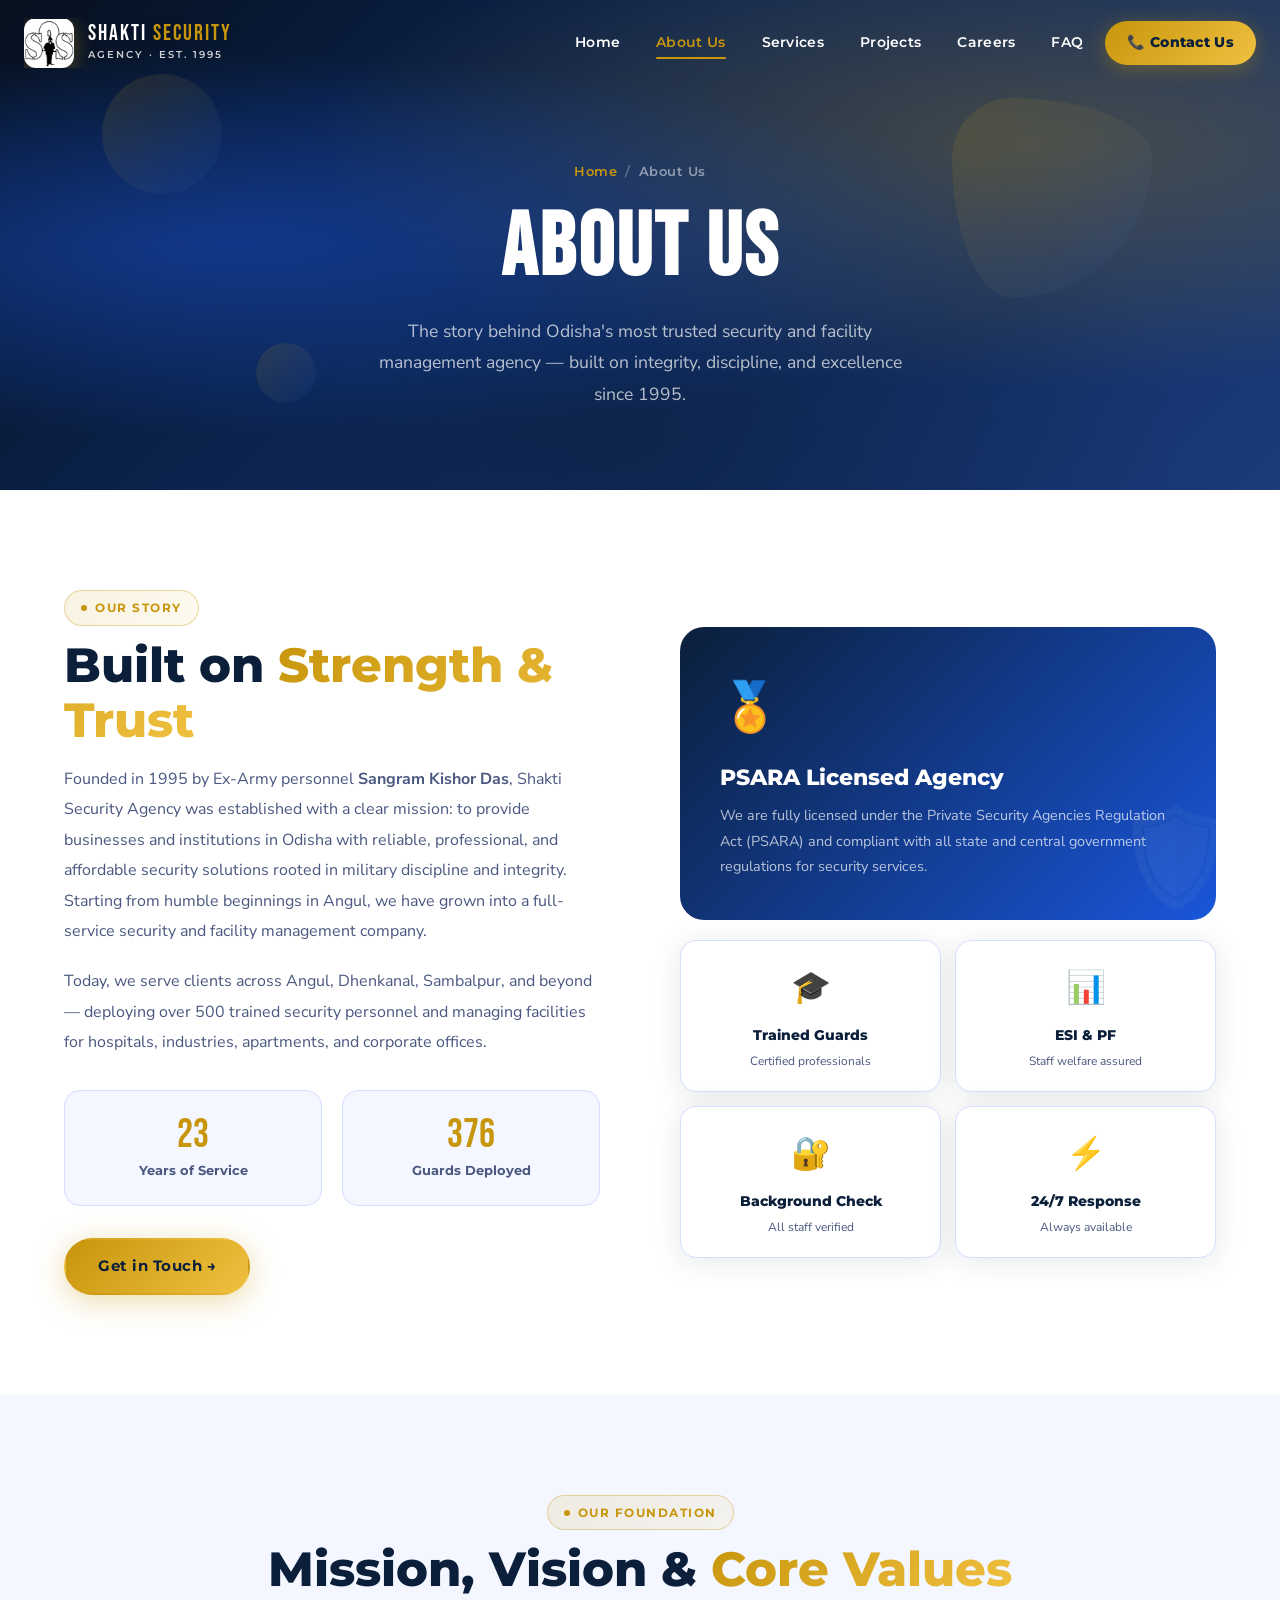
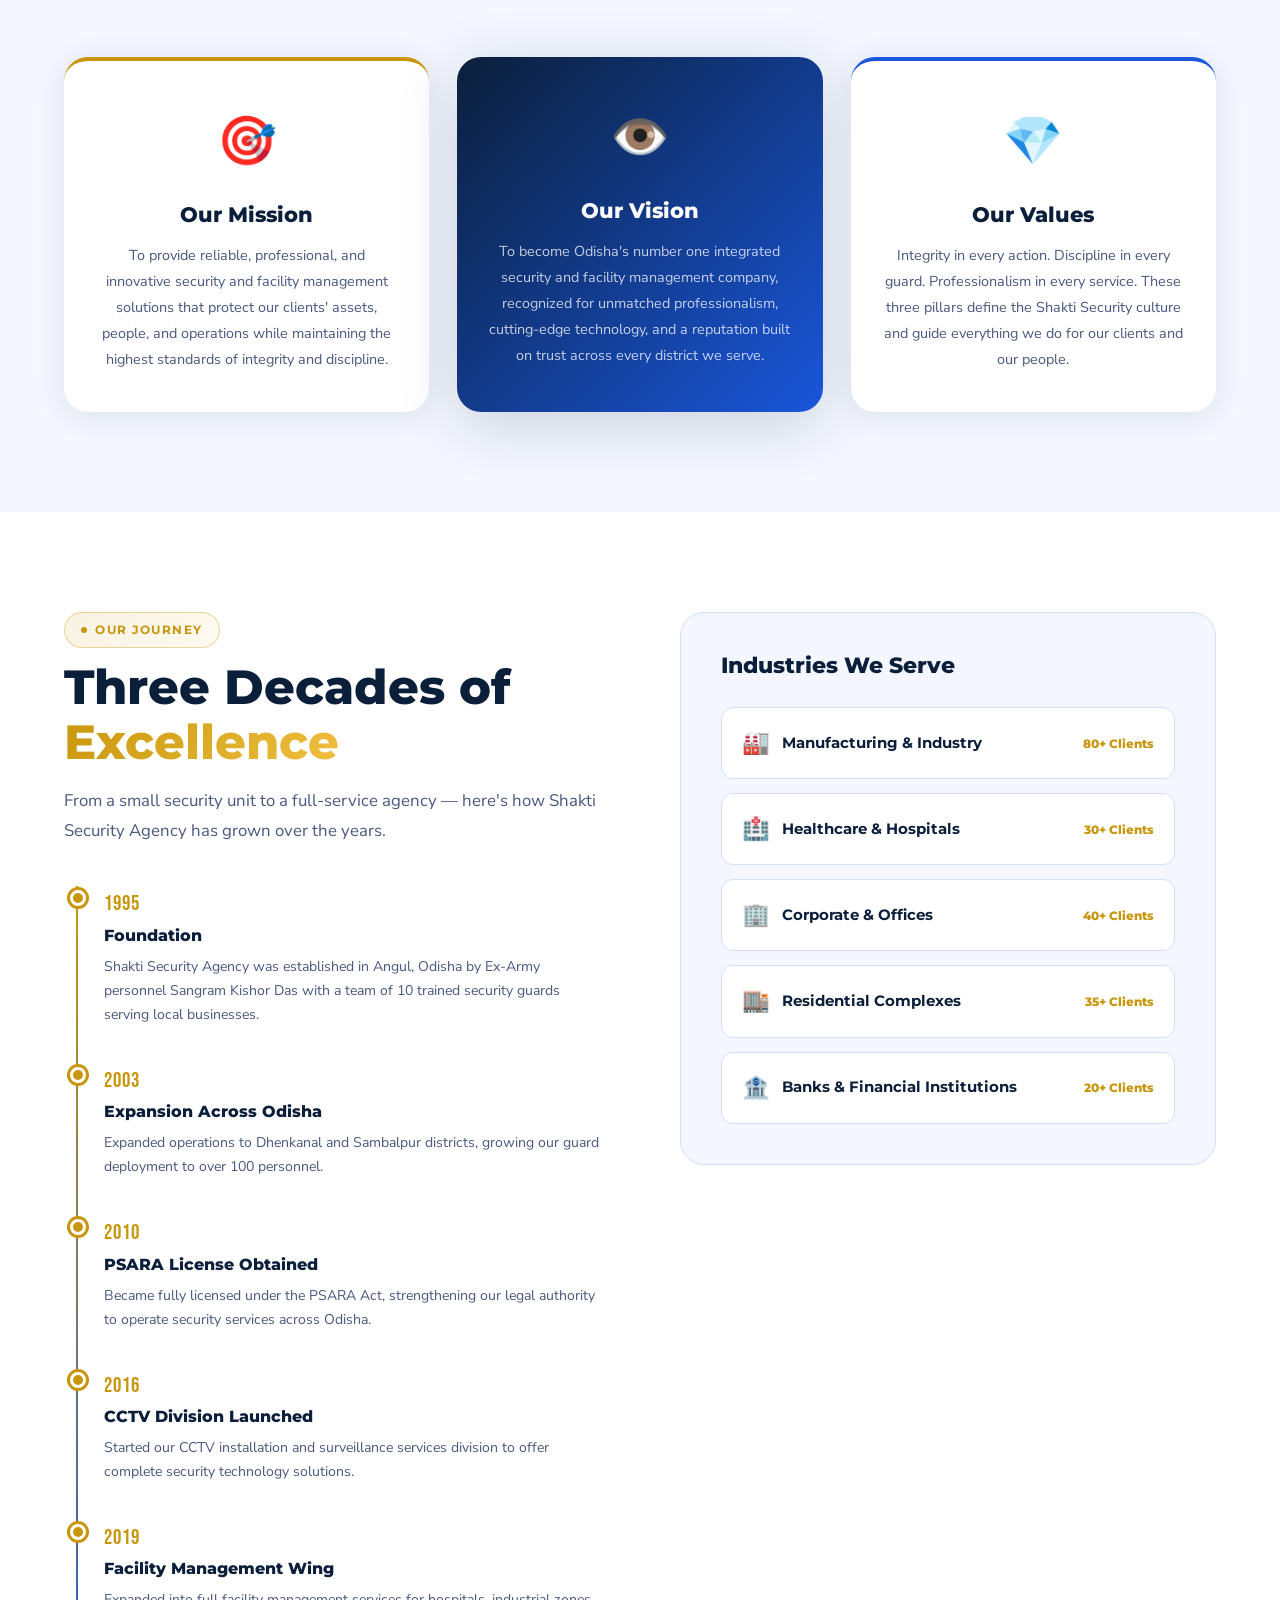
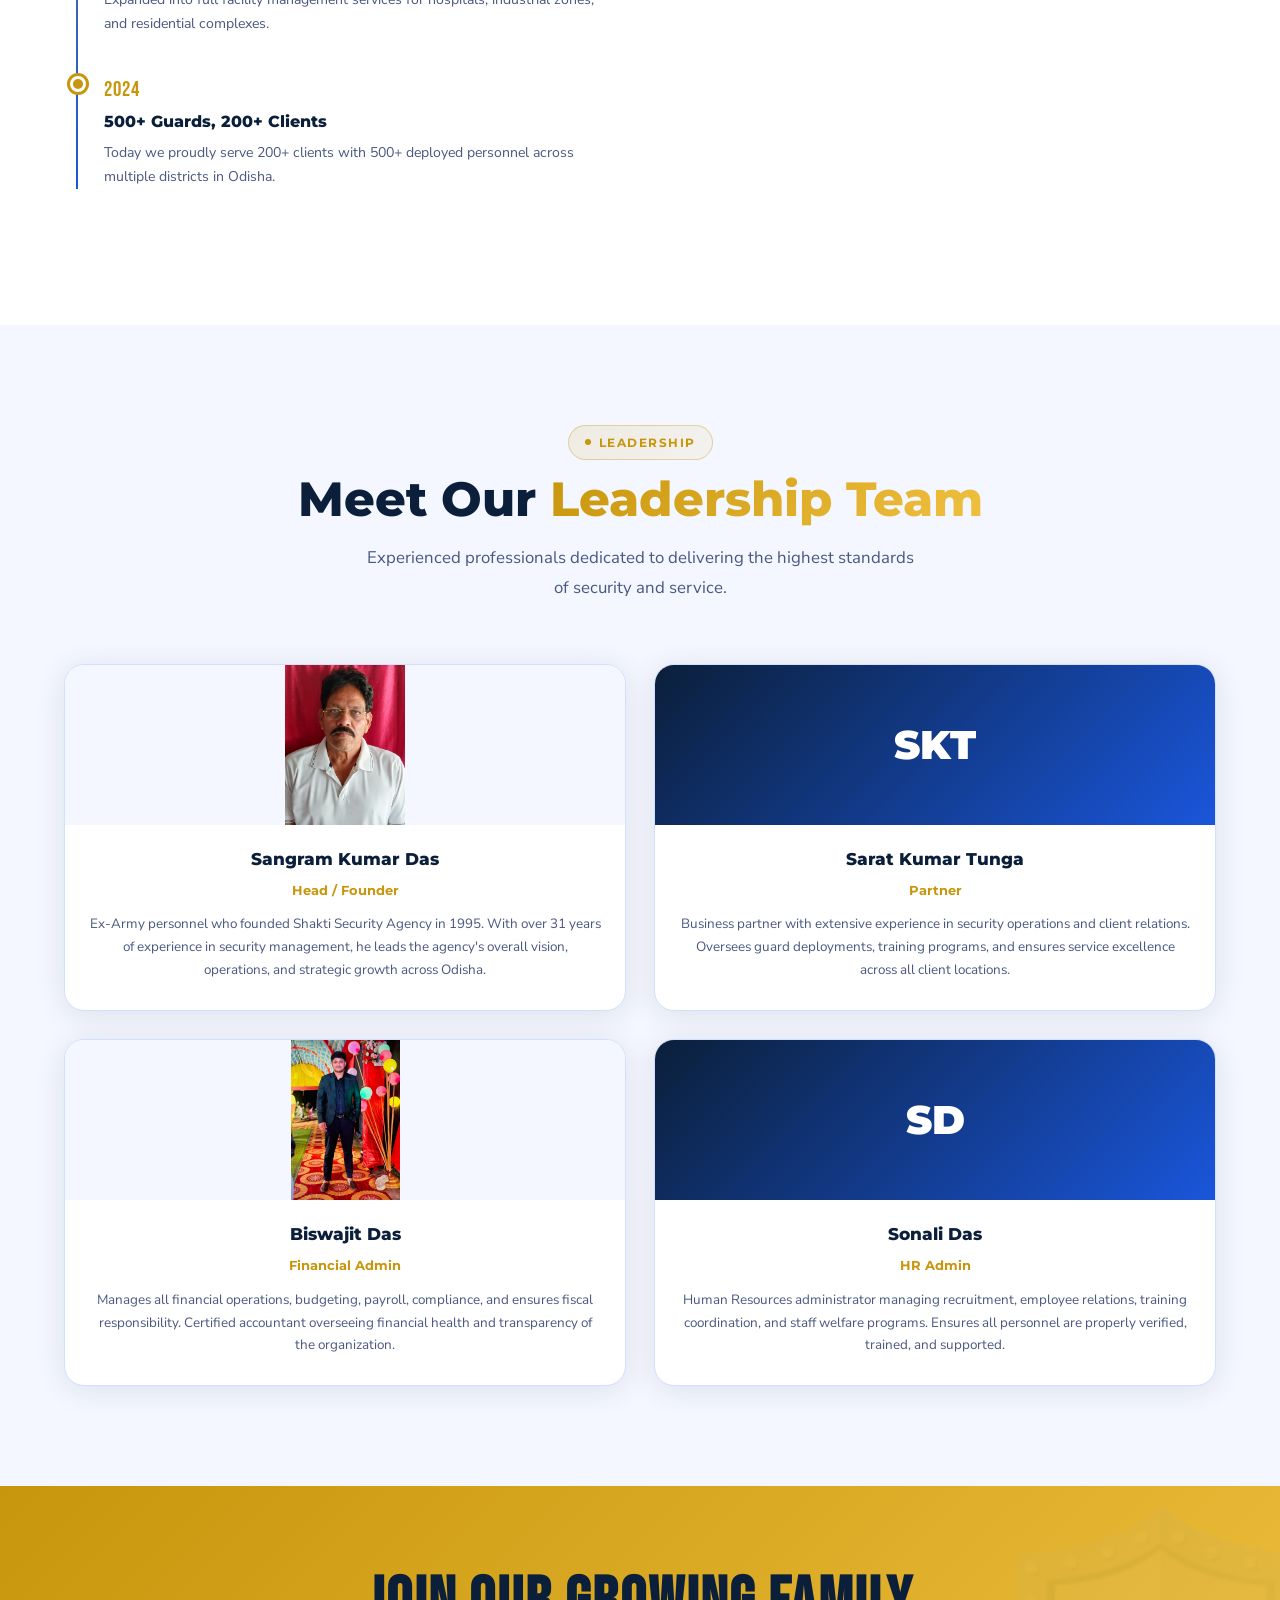
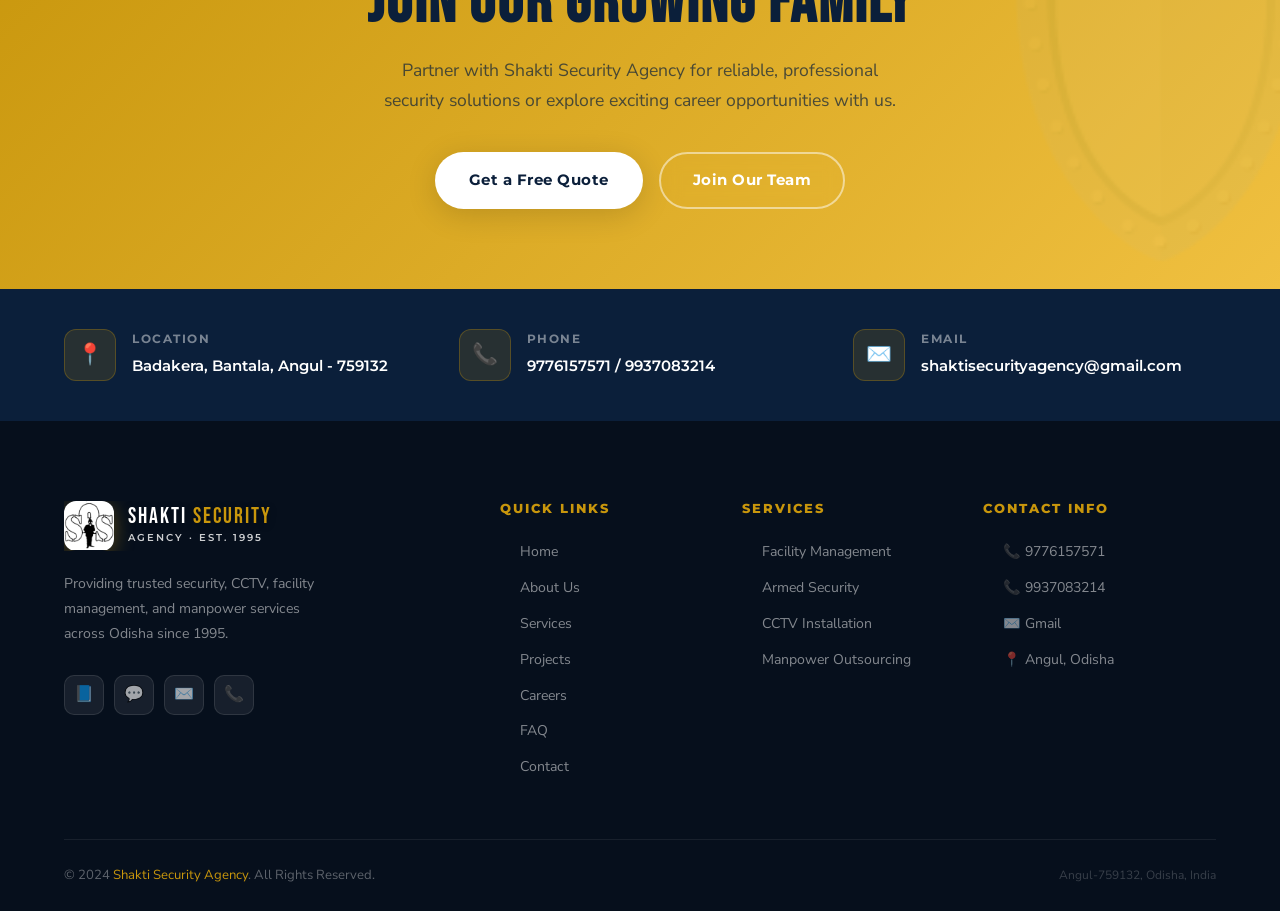
==== commit 9cb3ef7a: "your message here" ====
--- a/about.html
+++ b/about.html
@@ -14,7 +14,7 @@
 
 <div class="preloader">
   <div class="preloader-content">
-    <div class="preloader-shield">🛡️</div>
+    <div class="preloader-shield"><img src="assets/images/logo.png" alt="Shakti Security logo"></div>
     <div class="preloader-text">SHAKTI <span>SECURITY</span></div>
     <div class="preloader-bar"><div class="preloader-progress"></div></div>
   </div>
--- a/styles.css
+++ b/styles.css
@@ -41,7 +41,11 @@
 /* ===== RESET & BASE ===== */
 *, *::before, *::after { box-sizing: border-box; margin: 0; padding: 0; }
 
-html { scroll-behavior: smooth; font-size: 16px; }
+html { 
+  scroll-behavior: smooth; 
+  font-size: 16px; 
+  overflow-x: hidden;
+}
 
 body {
   font-family: 'Nunito Sans', sans-serif;
@@ -49,6 +53,7 @@
   color: var(--text);
   line-height: 1.7;
   overflow-x: hidden;
+  max-width: 100vw;
 }
 
 ::selection { background: var(--gold); color: var(--white); }
@@ -74,9 +79,15 @@
 ::-webkit-scrollbar-thumb { background: var(--grad-gold); border-radius: 10px; }
 
 /* ===== UTILITIES ===== */
-.container { max-width: 1200px; margin: 0 auto; padding: 0 24px; }
-.section { padding: 100px 0; }
-.section-sm { padding: 70px 0; }
+.container { 
+  max-width: 1200px; 
+  margin: 0 auto; 
+  padding: 0 24px; 
+  width: 100%;
+  box-sizing: border-box;
+}
+.section { padding: 100px 0; overflow-x: hidden; }
+.section-sm { padding: 70px 0; overflow-x: hidden; }
 
 .badge {
   display: inline-flex; align-items: center; gap: 8px;
@@ -193,6 +204,8 @@
 .header {
   position: fixed; top: 0; left: 0; right: 0; z-index: 1000;
   transition: var(--transition);
+  overflow: hidden;
+  width: 100%;
 }
 
 .header.scrolled {
@@ -202,23 +215,31 @@
 }
 
 .nav {
-  display: flex; align-items: center; justify-content: space-between;
+  display: flex; 
+  align-items: center; 
+  justify-content: space-between;
   padding: 18px 24px;
   max-width: 1300px;
   margin: 0 auto;
+  width: 100%;
+  box-sizing: border-box;
+  gap: 16px;
 }
 
 .logo {
   display: flex; align-items: center; gap: 14px;
   text-decoration: none;
+  flex: 1 1 auto;
+  min-width: 0;
+  overflow: hidden;
 }
 
 .logo-icon {
   width: 50px; height: 50px;
-  background: var(--grad-gold);
+  background: url('assets/images/logo.png') center/contain no-repeat;
   border-radius: 12px;
   display: flex; align-items: center; justify-content: center;
-  font-size: 1.5rem;
+  font-size: 0;
   box-shadow: 0 4px 20px rgba(200,150,12,0.4);
   transition: var(--transition);
   position: relative;
@@ -226,9 +247,7 @@
 }
 
 .logo-icon::after {
-  content: '🛡️';
-  font-size: 1.4rem;
-  filter: drop-shadow(0 2px 4px rgba(0,0,0,0.2));
+  content: '';
 }
 
 .logo:hover .logo-icon { transform: rotate(-5deg) scale(1.08); }
@@ -311,9 +330,14 @@
 
 .hamburger {
   display: none;
-  flex-direction: column; gap: 5px;
-  background: none; border: none;
-  padding: 8px; cursor: pointer;
+  flex-direction: column; 
+  gap: 5px;
+  background: none; 
+  border: none;
+  padding: 8px; 
+  cursor: pointer;
+  flex-shrink: 0;
+  z-index: 1001;
 }
 
 .hamburger span {
@@ -326,10 +350,11 @@
 .hamburger.open span:nth-child(1) { transform: translateY(7.5px) rotate(45deg); }
 .hamburger.open span:nth-child(2) { opacity: 0; transform: scaleX(0); }
 .hamburger.open span:nth-child(3) { transform: translateY(-7.5px) rotate(-45deg); }
+.hamburger.open span { background: var(--white); }
 
 /* ===== MOBILE MENU ===== */
 .mobile-menu {
-  position: fixed; top: 0; left: 0; right: 0; bottom: 0; z-index: 999;
+  position: fixed; top: 0; left: 0; right: 0; bottom: 0; z-index: 1002;
   background: var(--navy);
   display: flex; flex-direction: column; align-items: center; justify-content: center; gap: 12px;
   opacity: 0; pointer-events: none; transition: opacity 0.3s;
@@ -431,6 +456,7 @@
   gap: 80px; align-items: center;
   max-width: 1200px; margin: 0 auto; padding: 0 24px;
   width: 100%;
+  box-sizing: border-box;
 }
 
 .hero-badge-wrap { margin-bottom: 24px; }
@@ -1463,8 +1489,13 @@
 .preloader-content { text-align: center; }
 
 .preloader-shield {
-  font-size: 4rem; margin-bottom: 20px;
+  width: 90px; height: 90px; margin: 0 auto 20px;
+  display: flex; align-items: center; justify-content: center;
   animation: shield-pulse 1s ease-in-out infinite;
+}
+
+.preloader-shield img {
+  width: 100%; height: 100%; object-fit: contain;
 }
 
 @keyframes shield-pulse {
@@ -1513,6 +1544,8 @@
 .back-to-top:hover { transform: translateY(-4px); }
 
 /* ===== RESPONSIVE ===== */
+
+/* Tablet landscape */
 @media (max-width: 1024px) {
   .footer-grid { grid-template-columns: 1fr 1fr; }
   .services-grid { gap: 20px; }
@@ -1520,8 +1553,12 @@
   .stat-card { border-right: none; border-bottom: 1px solid rgba(255,255,255,0.1); }
   .stat-card:nth-child(odd) { border-right: 1px solid rgba(255,255,255,0.1); }
   .stat-card:last-child { border-bottom: none; }
-}
-
+  
+  .container { padding: 0 20px; }
+  .nav { padding: 14px 16px; }
+}
+
+/* Tablet portrait */
 @media (max-width: 900px) {
   .hero-content { grid-template-columns: 1fr; gap: 40px; }
   .hero-visual { display: none; }
@@ -1532,27 +1569,366 @@
   .team-grid { grid-template-columns: 1fr 1fr; }
   .benefits-grid { grid-template-columns: 1fr 1fr; }
   .contact-bar-grid { grid-template-columns: 1fr; gap: 20px; }
-}
-
+  
+  .section-title { font-size: 2rem; }
+  .hero-title { font-size: 2.5rem; }
+}
+
+/* Mobile - hamburger menu visible */
 @media (max-width: 768px) {
-  .nav-links { display: none; }
-  .hamburger { display: flex; }
+  html { font-size: 15px; }
+  
+  /* Prevent horizontal scroll */
+  body {
+    overflow-x: hidden;
+    max-width: 100vw;
+  }
+  
+  /* Header & Navigation - CRITICAL FIX */
+  .header {
+    width: 100%;
+    max-width: 100vw;
+    overflow: hidden;
+  }
+  
+  .nav { 
+    padding: 12px 16px; 
+    width: 100%;
+    max-width: 100%;
+    box-sizing: border-box;
+    gap: 12px;
+  }
+  
+  .nav-links { display: none !important; }
+  
+  .hamburger { 
+    display: flex !important;
+    position: relative;
+    z-index: 1001;
+    flex-shrink: 0;
+    margin-left: auto;
+  }
+  
+  /* Logo adjustments for mobile */
+  .logo { 
+    gap: 10px; 
+    flex: 1 1 auto;
+    min-width: 0;
+    max-width: calc(100% - 60px);
+  }
+  .logo-icon { 
+    width: 40px; 
+    height: 40px; 
+    flex-shrink: 0;
+  }
+  .logo-icon::after { font-size: 1.1rem; }
+  .logo-name { 
+    font-size: 1.1rem; 
+    white-space: nowrap;
+    overflow: hidden;
+    text-overflow: ellipsis;
+  }
+  .logo-tagline { font-size: 0.55rem; letter-spacing: 1px; }
+  
+  /* Mobile menu full screen fix */
+  .mobile-menu {
+    position: fixed;
+    top: 0;
+    left: 0;
+    width: 100vw;
+    height: 100vh;
+    z-index: 1002;
+    padding-top: 80px;
+  }
+  
+  .mobile-menu .nav-link {
+    font-size: 1.4rem;
+    padding: 10px 20px;
+  }
+  
+  /* Content sections */
   .services-grid { grid-template-columns: 1fr; }
   .form-grid { grid-template-columns: 1fr; }
-  .hero-stats { gap: 20px; }
-  .footer-grid { grid-template-columns: 1fr; }
+  .hero-stats { 
+    gap: 15px; 
+    flex-wrap: wrap;
+    justify-content: center;
+  }
+  .footer-grid { grid-template-columns: 1fr; text-align: center; }
   .footer-bottom { flex-direction: column; gap: 12px; text-align: center; }
+  .footer-brand { text-align: center; }
+  .footer-socials { justify-content: center; }
   .job-card { flex-direction: column; align-items: flex-start; }
   .team-grid { grid-template-columns: 1fr; }
   .benefits-grid { grid-template-columns: 1fr; }
-  .section { padding: 70px 0; }
-  .contact-form { padding: 28px 20px; }
-}
-
+  .section { padding: 60px 0; }
+  .section-sm { padding: 50px 0; }
+  .contact-form { padding: 24px 16px; }
+  
+  /* Hero section mobile */
+  .hero { min-height: auto; padding: 120px 0 60px; }
+  .hero-title { font-size: 2rem; line-height: 1.2; }
+  .hero-subtitle { font-size: 1rem; }
+  .hero-stats { margin-top: 30px; }
+  
+  /* Section titles */
+  .section-title { font-size: 1.75rem; }
+  .section-subtitle { font-size: 0.95rem; }
+  
+  /* Buttons */
+  .btn { padding: 12px 20px; font-size: 0.85rem; }
+  .btn-lg { padding: 14px 28px; }
+  
+  /* Cards */
+  .service-card { padding: 24px 20px; }
+  
+  /* Contact section grid */
+  [style*="grid-template-columns: 1.4fr 1fr"] {
+    grid-template-columns: 1fr !important;
+    gap: 40px !important;
+  }
+  
+  /* Ticker bar mobile */
+  .ticker-item { font-size: 0.75rem; }
+  .ticker-item::before { font-size: 0.9rem; }
+  
+  /* CTA sections */
+  .cta-content h2 { font-size: 1.75rem; }
+  .cta-btns { flex-direction: column; gap: 12px; }
+  .cta-btns .btn { width: 100%; justify-content: center; }
+}
+
+/* Small mobile phones */
 @media (max-width: 480px) {
+  html { font-size: 14px; }
+  
+  .container { padding: 0 12px; }
+  
+  /* Nav smaller */
+  .nav { 
+    padding: 10px 12px; 
+    gap: 8px;
+  }
+  
+  /* Logo even smaller */
+  .logo { 
+    gap: 8px;
+    max-width: calc(100% - 50px);
+  }
+  .logo-icon { width: 34px; height: 34px; flex-shrink: 0; }
+  .logo-icon::after { font-size: 0.95rem; }
+  .logo-name { font-size: 0.95rem; letter-spacing: 1px; }
+  .logo-tagline { font-size: 0.5rem; display: none; }
+  
+  /* Hamburger fix */
+  .hamburger { 
+    padding: 6px; 
+    min-width: 40px;
+    min-height: 40px;
+    display: flex !important;
+    align-items: center;
+    justify-content: center;
+  }
+  .hamburger span { width: 20px; height: 2px; }
+  
   .features-grid { grid-template-columns: 1fr; }
-  .hero-btns { flex-direction: column; }
+  .hero-btns { flex-direction: column; gap: 12px; }
   .hero-btns .btn { width: 100%; justify-content: center; }
   .cta-btns { flex-direction: column; align-items: center; }
-  .stats-grid { grid-template-columns: 1fr 1fr; }
-}+  .stats-grid { grid-template-columns: 1fr 1fr; gap: 15px; }
+  
+  /* Hero smaller */
+  .hero { padding: 100px 0 50px; }
+  .hero-title { font-size: 1.75rem; }
+  .hero-subtitle { font-size: 0.9rem; }
+  
+  /* Section titles smaller */
+  .section-title { font-size: 1.5rem; }
+  .section { padding: 50px 0; }
+  
+  /* Forms mobile */
+  .form-group label { font-size: 0.85rem; }
+  .form-group input,
+  .form-group select,
+  .form-group textarea { font-size: 16px; padding: 12px 14px; }
+  
+  /* Badge smaller */
+  .badge { font-size: 0.7rem; padding: 5px 12px; }
+  
+  /* Mobile menu text smaller */
+  .mobile-menu .nav-link { font-size: 1.2rem; padding: 8px 16px; }
+  
+  /* About images stack */
+  .about-image-stack { 
+    max-width: 100%; 
+    height: auto;
+    padding: 20px;
+  }
+  .about-card-main { width: 100%; height: auto; min-height: 200px; }
+  
+  /* Footer */
+  .footer { padding: 40px 0 20px; }
+  .footer-col h5 { font-size: 1rem; }
+  .footer-col li a { font-size: 0.9rem; }
+  
+  /* Job cards */
+  .job-card { padding: 20px 16px; }
+  .job-title { font-size: 1.1rem; }
+  
+  /* Team cards */
+  .team-card { padding: 24px 16px; }
+  .team-avatar { width: 80px; height: 80px; }
+}
+
+/* Extra small phones */
+@media (max-width: 360px) {
+  .container { padding: 0 10px; }
+  
+  .nav { 
+    padding: 8px 10px; 
+    gap: 6px;
+  }
+  
+  .logo { 
+    gap: 6px;
+    max-width: calc(100% - 46px);
+  }
+  .logo-icon { width: 30px; height: 30px; }
+  .logo-icon::after { font-size: 0.85rem; }
+  .logo-name { font-size: 0.85rem; letter-spacing: 0.5px; }
+  .logo-tagline { display: none; }
+  
+  .hamburger {
+    min-width: 36px;
+    min-height: 36px;
+    padding: 4px;
+  }
+  .hamburger span { width: 18px; height: 2px; }
+  
+  .hero-title { font-size: 1.5rem; }
+  .section-title { font-size: 1.35rem; }
+  
+  .mobile-menu .nav-link { font-size: 1.1rem; }
+}
+
+/* ===== MOBILE UTILITY FIXES FOR INLINE STYLES ===== */
+/* These override inline grid styles for mobile devices */
+
+@media (max-width: 768px) {
+  /* Contact page quick cards grid */
+  [style*="grid-template-columns:repeat(4,1fr)"],
+  [style*="grid-template-columns: repeat(4, 1fr)"] {
+    grid-template-columns: repeat(2, 1fr) !important;
+    gap: 16px !important;
+  }
+  
+  /* Contact form + sidebar grid */
+  [style*="grid-template-columns:1.4fr 1fr"],
+  [style*="grid-template-columns: 1.4fr 1fr"] {
+    grid-template-columns: 1fr !important;
+    gap: 40px !important;
+  }
+  
+  /* Page hero adjustments */
+  .page-hero { padding: 100px 0 50px; min-height: auto; }
+  .page-hero h1 { font-size: 2rem; }
+  .page-hero p { font-size: 0.95rem; }
+  
+  /* Contact bar mobile */
+  .contact-bar { padding: 24px 0; }
+  .contact-bar-grid { 
+    grid-template-columns: 1fr !important;
+    gap: 16px !important;
+    text-align: center;
+  }
+  .contact-bar-item { 
+    justify-content: center; 
+    flex-direction: column;
+    gap: 8px;
+  }
+}
+
+@media (max-width: 480px) {
+  /* Single column for 4-grid on small phones */
+  [style*="grid-template-columns:repeat(4,1fr)"],
+  [style*="grid-template-columns: repeat(4, 1fr)"] {
+    grid-template-columns: 1fr 1fr !important;
+    gap: 12px !important;
+  }
+  
+  /* Reduce padding on contact cards */
+  [style*="padding:28px 20px"],
+  [style*="padding: 28px 20px"] {
+    padding: 20px 16px !important;
+  }
+  
+  /* About page grids */
+  [style*="grid-template-columns:repeat(3,1fr)"],
+  [style*="grid-template-columns: repeat(3, 1fr)"] {
+    grid-template-columns: 1fr !important;
+    gap: 20px !important;
+  }
+  
+  [style*="grid-template-columns:1fr 1fr;gap:80px"],
+  [style*="grid-template-columns: 1fr 1fr; gap: 80px"],
+  [style*="gap:80px"] {
+    grid-template-columns: 1fr !important;
+    gap: 40px !important;
+  }
+  
+  /* Services page - 2 column to single */
+  [style*="grid-template-columns:1fr 1fr;gap:14px"],
+  [style*="grid-template-columns: 1fr 1fr; gap: 14px"],
+  [style*="grid-template-columns:1fr 1fr;gap:12px"],
+  [style*="grid-template-columns: 1fr 1fr; gap: 12px"] {
+    grid-template-columns: 1fr 1fr !important;
+    gap: 10px !important;
+  }
+  
+  /* Services page 4 column cards */
+  [style*="grid-template-columns:repeat(4,1fr);gap:24px"],
+  [style*="grid-template-columns: repeat(4, 1fr); gap: 24px"] {
+    grid-template-columns: repeat(2, 1fr) !important;
+    gap: 16px !important;
+  }
+}
+
+/* ===== EXTRA SMALL PHONE GRID OVERRIDES ===== */
+@media (max-width: 360px) {
+  /* Single column everything */
+  [style*="grid-template-columns:repeat(4,1fr)"],
+  [style*="grid-template-columns: repeat(4, 1fr)"],
+  [style*="grid-template-columns:repeat(2,1fr)"],
+  [style*="grid-template-columns: repeat(2, 1fr)"],
+  [style*="grid-template-columns:1fr 1fr"] {
+    grid-template-columns: 1fr !important;
+  }
+  
+  /* Services 4-column to single */
+  [style*="grid-template-columns:repeat(4,1fr);gap:24px"],
+  [style*="grid-template-columns: repeat(4, 1fr); gap: 24px"] {
+    grid-template-columns: 1fr !important;
+    gap: 12px !important;
+  }
+}
+/* ===== LANDSCAPE ORIENTATION FIX ===== */
+@media (max-height: 500px) and (orientation: landscape) {
+  .hero { min-height: 100vh; padding: 80px 0 40px; }
+  .page-hero { padding: 80px 0 30px; min-height: auto; }
+  .mobile-menu { padding-top: 60px; gap: 6px; }
+  .mobile-menu .nav-link { padding: 6px 16px; font-size: 1.1rem; }
+  .section { padding: 40px 0; }
+}
+
+/* ===== TOUCH DEVICE IMPROVEMENTS ===== */
+@media (hover: none) and (pointer: coarse) {
+  /* Larger touch targets */
+  .btn { min-height: 44px; }
+  .nav-link { min-height: 44px; display: flex; align-items: center; }
+  .hamburger { min-width: 44px; min-height: 44px; }
+  
+  /* Remove hover effects that don't work on touch */
+  .service-card:hover { transform: none; }
+  .team-card:hover { transform: none; }
+  .btn:hover { transform: none; }
+}
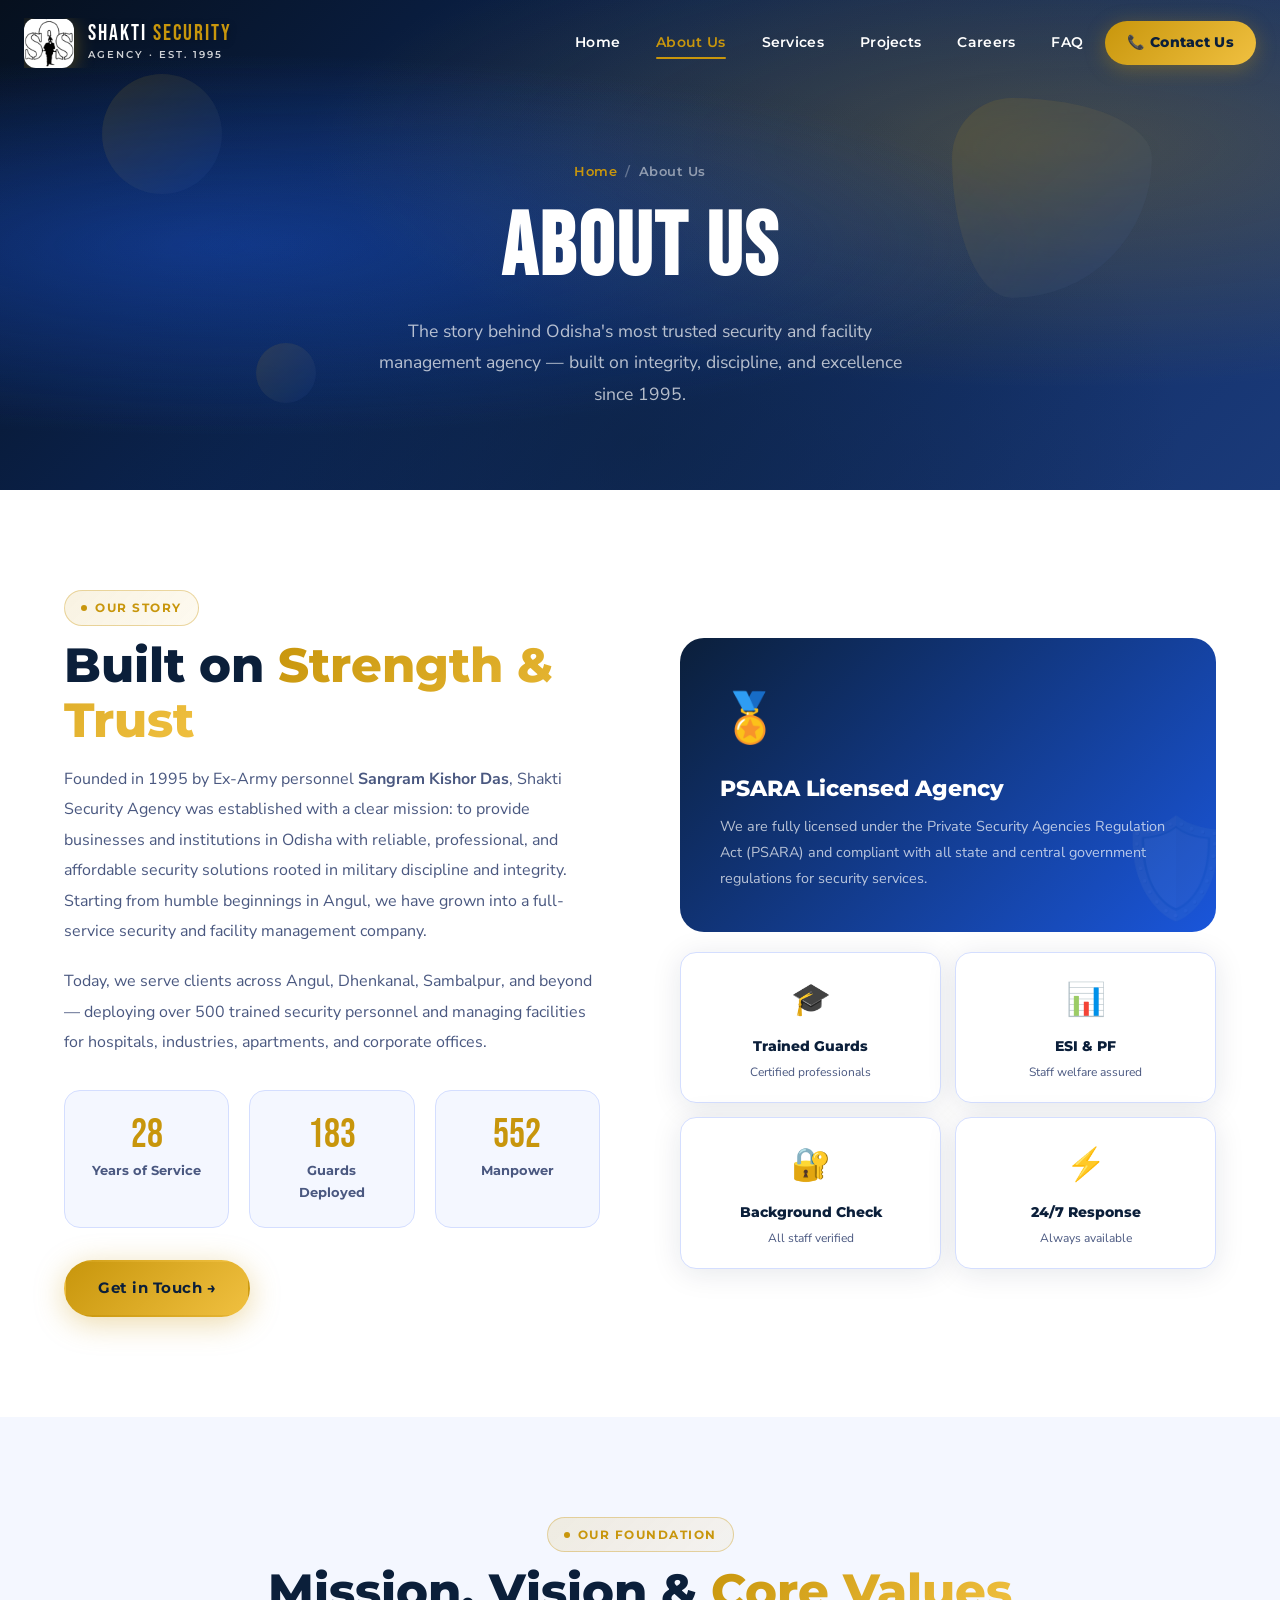
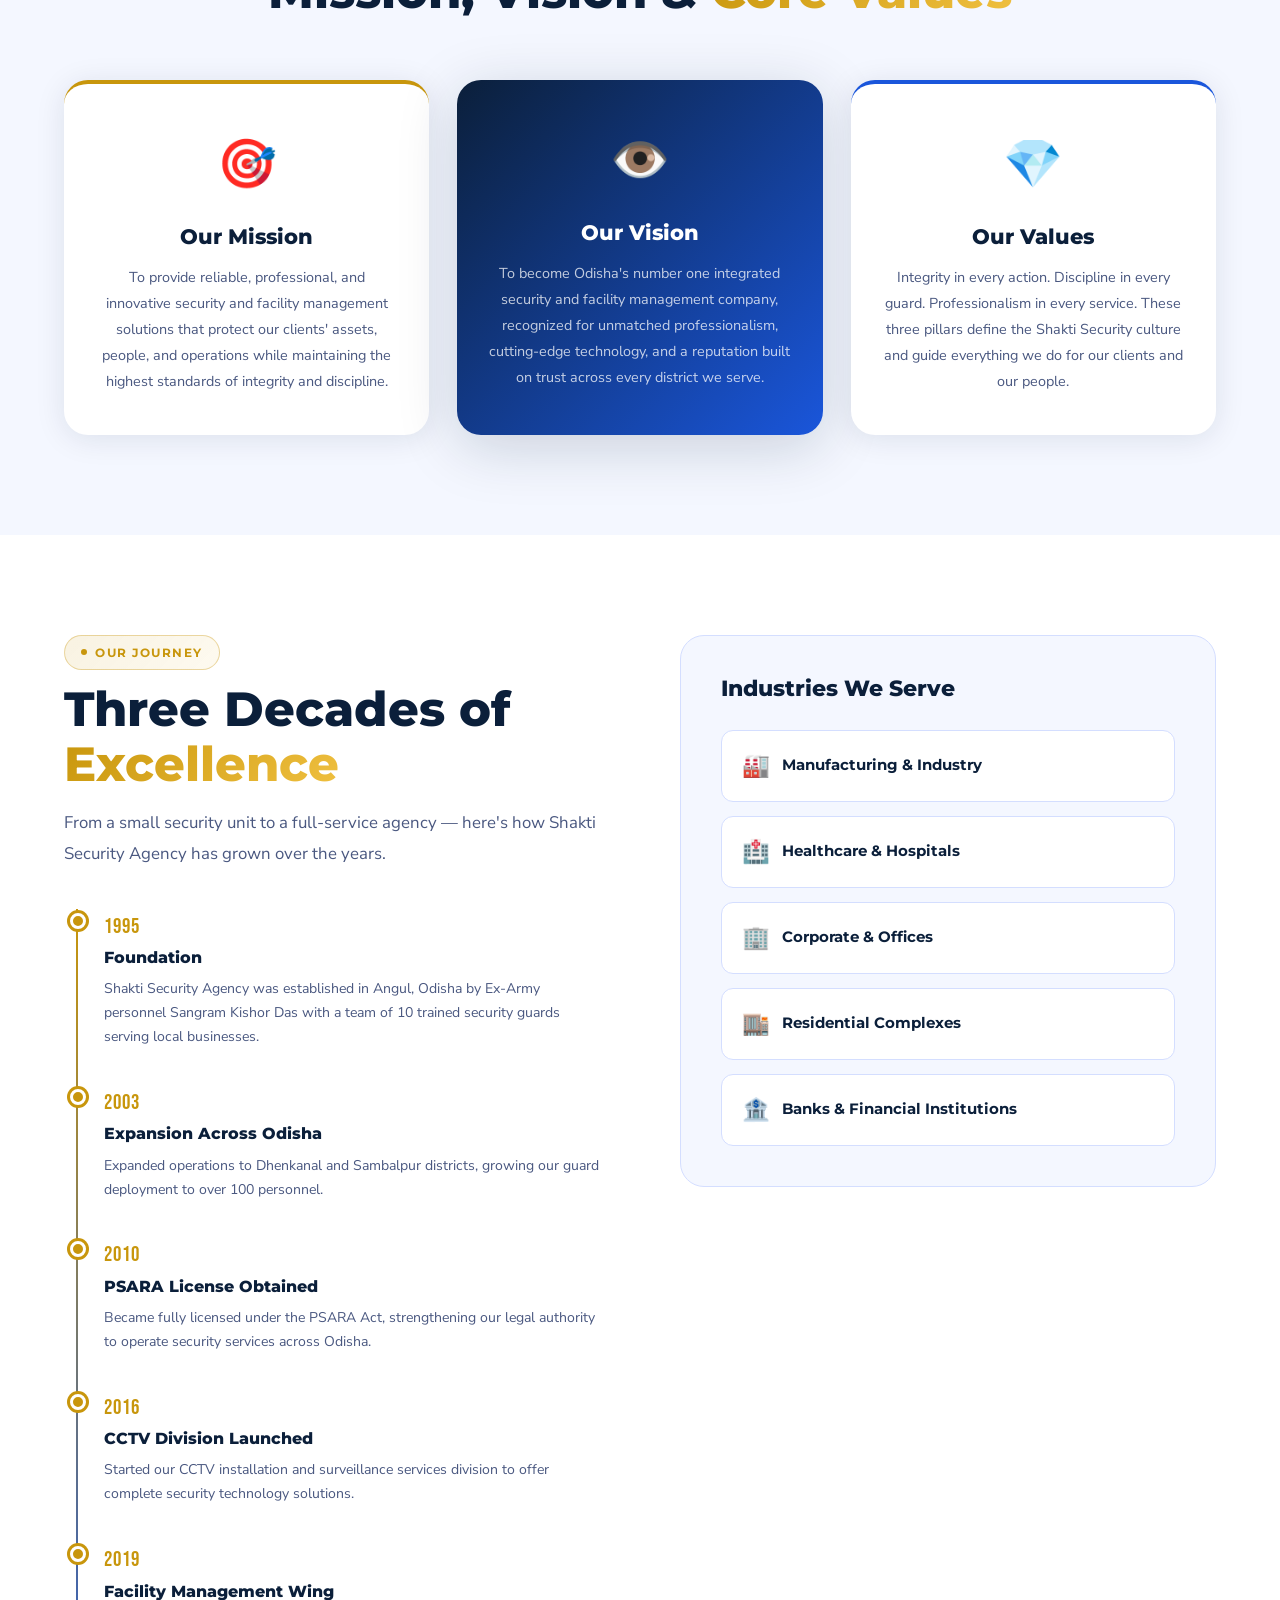
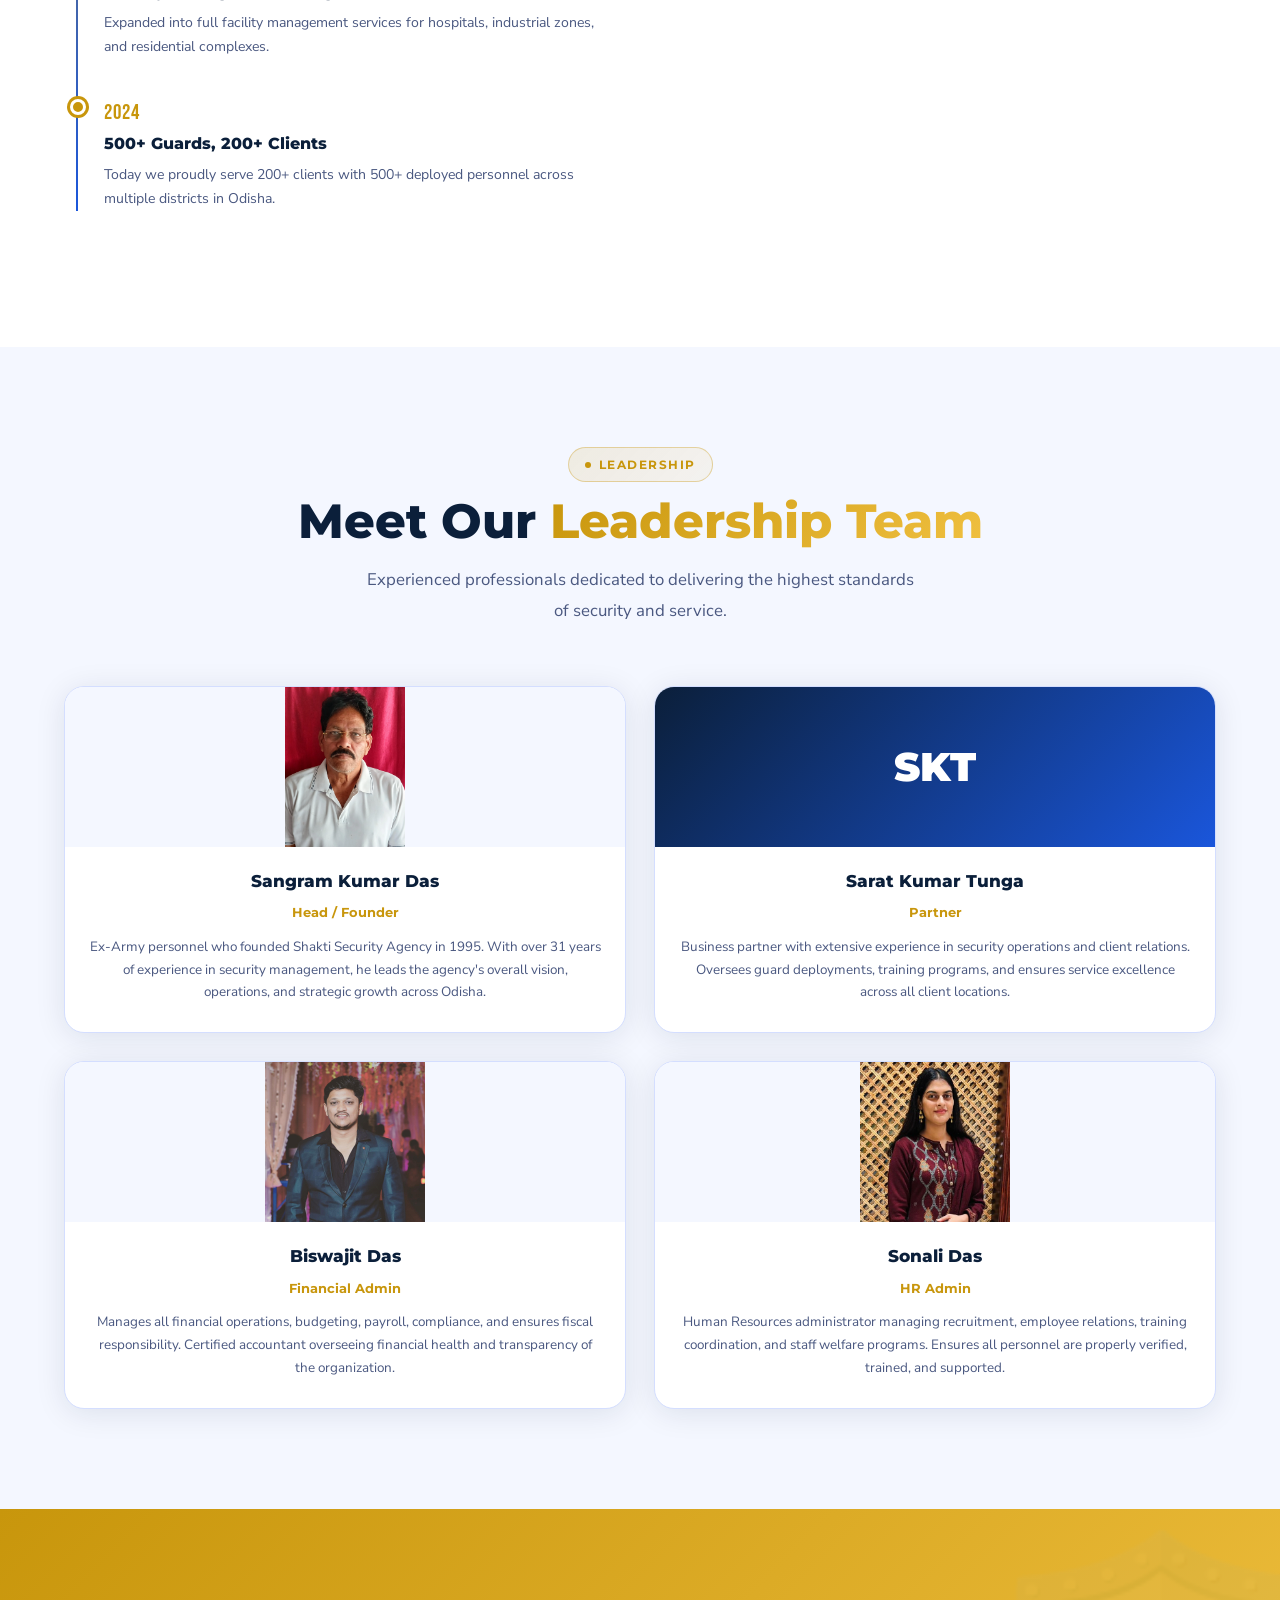
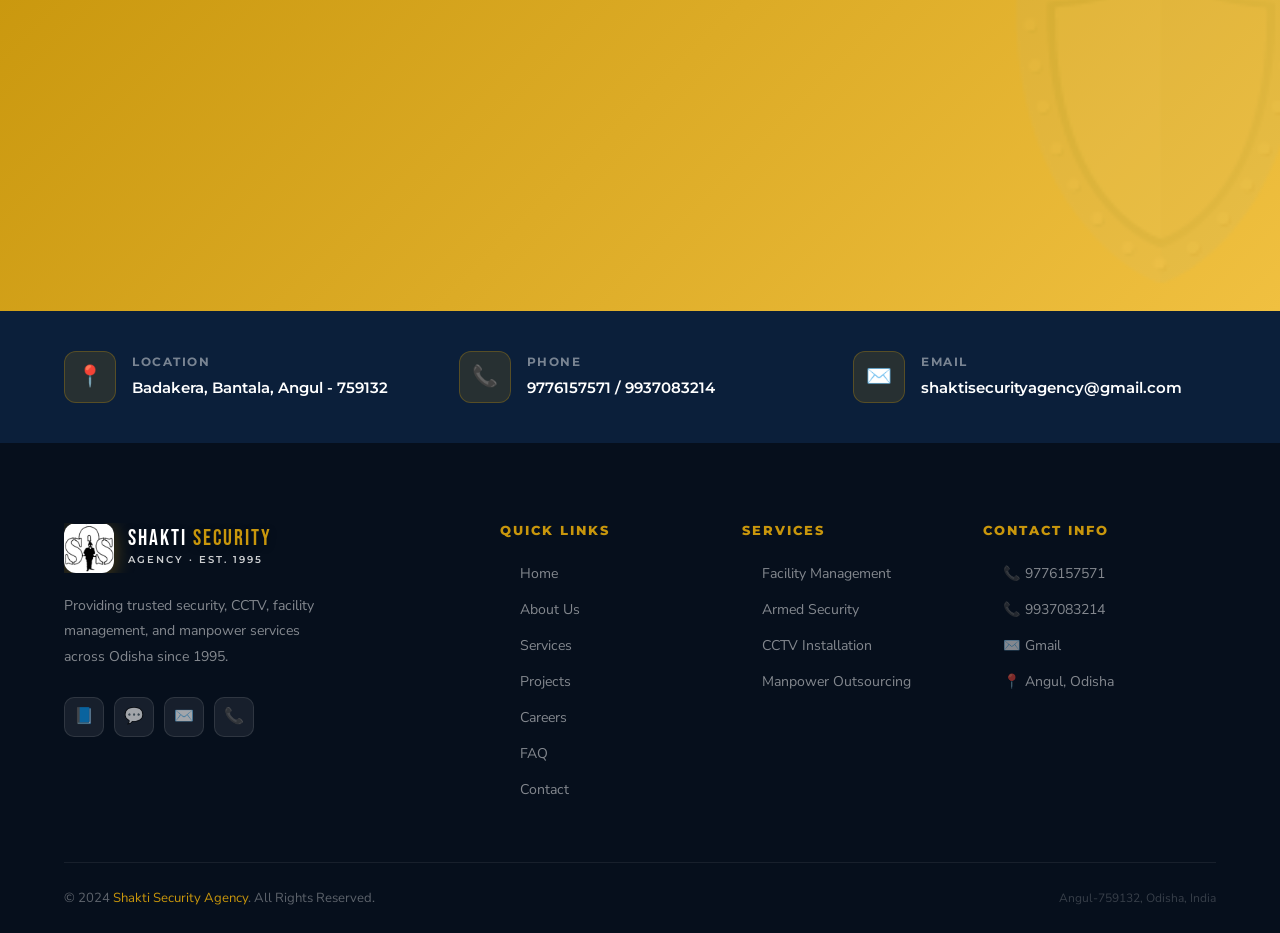
==== commit 9ebb6821: "Update about page design and content" ====
--- a/about.html
+++ b/about.html
@@ -74,14 +74,18 @@
         <h2 class="section-title" style="margin-top:12px;">Built on <span class="highlight">Strength & Trust</span></h2>
         <p style="color:var(--text-muted);line-height:1.9;margin-bottom:20px;">Founded in 1995 by Ex-Army personnel <strong>Sangram Kishor Das</strong>, Shakti Security Agency was established with a clear mission: to provide businesses and institutions in Odisha with reliable, professional, and affordable security solutions rooted in military discipline and integrity. Starting from humble beginnings in Angul, we have grown into a full-service security and facility management company.</p>
         <p style="color:var(--text-muted);line-height:1.9;margin-bottom:32px;">Today, we serve clients across Angul, Dhenkanal, Sambalpur, and beyond — deploying over 500 trained security personnel and managing facilities for hospitals, industries, apartments, and corporate offices.</p>
-        <div style="display:grid;grid-template-columns:1fr 1fr;gap:20px;margin-bottom:32px;">
+        <div style="display:grid;grid-template-columns:repeat(3,1fr);gap:20px;margin-bottom:32px;">
           <div style="background:var(--bg);border-radius:16px;padding:24px;text-align:center;border:1px solid var(--border);">
             <div style="font-family:'Bebas Neue',sans-serif;font-size:2.5rem;color:var(--gold);line-height:1;" class="counter" data-target="31">0</div>
             <div style="font-size:0.82rem;color:var(--text-muted);font-weight:700;font-family:'Montserrat',sans-serif;margin-top:4px;">Years of Service</div>
           </div>
           <div style="background:var(--bg);border-radius:16px;padding:24px;text-align:center;border:1px solid var(--border);">
-            <div style="font-family:'Bebas Neue',sans-serif;font-size:2.5rem;color:var(--gold);line-height:1;" class="counter" data-target="500">0</div>
+            <div style="font-family:'Bebas Neue',sans-serif;font-size:2.5rem;color:var(--gold);line-height:1;" class="counter" data-target="200">0</div>
             <div style="font-size:0.82rem;color:var(--text-muted);font-weight:700;font-family:'Montserrat',sans-serif;margin-top:4px;">Guards Deployed</div>
+          </div>
+          <div style="background:var(--bg);border-radius:16px;padding:24px;text-align:center;border:1px solid var(--border);">
+            <div style="font-family:'Bebas Neue',sans-serif;font-size:2.5rem;color:var(--gold);line-height:1;" class="counter" data-target="600">0</div>
+            <div style="font-size:0.82rem;color:var(--text-muted);font-weight:700;font-family:'Montserrat',sans-serif;margin-top:4px;">Manpower</div>
           </div>
         </div>
         <a href="contact.html" class="btn btn-primary">Get in Touch →</a>
@@ -198,40 +202,35 @@
         <div style="background:var(--bg);border-radius:24px;padding:40px;border:1px solid var(--border);">
           <h3 style="margin-bottom:28px;font-size:1.4rem;">Industries We Serve</h3>
           <div style="display:flex;flex-direction:column;gap:14px;">
-            <div style="display:flex;justify-content:space-between;align-items:center;padding:16px 20px;background:var(--white);border-radius:12px;border:1px solid var(--border);">
+            <div style="display:flex;align-items:center;padding:16px 20px;background:var(--white);border-radius:12px;border:1px solid var(--border);">
               <div style="display:flex;align-items:center;gap:12px;">
                 <span style="font-size:1.4rem;">🏭</span>
                 <span style="font-weight:700;font-size:0.92rem;font-family:'Montserrat',sans-serif;color:var(--navy);">Manufacturing & Industry</span>
               </div>
-              <span style="font-size:0.78rem;color:var(--gold);font-weight:800;font-family:'Montserrat',sans-serif;">80+ Clients</span>
-            </div>
-            <div style="display:flex;justify-content:space-between;align-items:center;padding:16px 20px;background:var(--white);border-radius:12px;border:1px solid var(--border);">
+            </div>
+            <div style="display:flex;align-items:center;padding:16px 20px;background:var(--white);border-radius:12px;border:1px solid var(--border);">
               <div style="display:flex;align-items:center;gap:12px;">
                 <span style="font-size:1.4rem;">🏥</span>
                 <span style="font-weight:700;font-size:0.92rem;font-family:'Montserrat',sans-serif;color:var(--navy);">Healthcare & Hospitals</span>
               </div>
-              <span style="font-size:0.78rem;color:var(--gold);font-weight:800;font-family:'Montserrat',sans-serif;">30+ Clients</span>
-            </div>
-            <div style="display:flex;justify-content:space-between;align-items:center;padding:16px 20px;background:var(--white);border-radius:12px;border:1px solid var(--border);">
+            </div>
+            <div style="display:flex;align-items:center;padding:16px 20px;background:var(--white);border-radius:12px;border:1px solid var(--border);">
               <div style="display:flex;align-items:center;gap:12px;">
                 <span style="font-size:1.4rem;">🏢</span>
                 <span style="font-weight:700;font-size:0.92rem;font-family:'Montserrat',sans-serif;color:var(--navy);">Corporate & Offices</span>
               </div>
-              <span style="font-size:0.78rem;color:var(--gold);font-weight:800;font-family:'Montserrat',sans-serif;">40+ Clients</span>
-            </div>
-            <div style="display:flex;justify-content:space-between;align-items:center;padding:16px 20px;background:var(--white);border-radius:12px;border:1px solid var(--border);">
+            </div>
+            <div style="display:flex;align-items:center;padding:16px 20px;background:var(--white);border-radius:12px;border:1px solid var(--border);">
               <div style="display:flex;align-items:center;gap:12px;">
                 <span style="font-size:1.4rem;">🏬</span>
                 <span style="font-weight:700;font-size:0.92rem;font-family:'Montserrat',sans-serif;color:var(--navy);">Residential Complexes</span>
               </div>
-              <span style="font-size:0.78rem;color:var(--gold);font-weight:800;font-family:'Montserrat',sans-serif;">35+ Clients</span>
-            </div>
-            <div style="display:flex;justify-content:space-between;align-items:center;padding:16px 20px;background:var(--white);border-radius:12px;border:1px solid var(--border);">
+            </div>
+            <div style="display:flex;align-items:center;padding:16px 20px;background:var(--white);border-radius:12px;border:1px solid var(--border);">
               <div style="display:flex;align-items:center;gap:12px;">
                 <span style="font-size:1.4rem;">🏦</span>
                 <span style="font-weight:700;font-size:0.92rem;font-family:'Montserrat',sans-serif;color:var(--navy);">Banks & Financial Institutions</span>
               </div>
-              <span style="font-size:0.78rem;color:var(--gold);font-weight:800;font-family:'Montserrat',sans-serif;">20+ Clients</span>
             </div>
           </div>
         </div>
@@ -274,7 +273,7 @@
         </div>
       </div>
       <div class="team-card animate-in delay-4">
-        <div class="team-avatar">SD</div>
+        <div class="team-avatar"><img src="assets/hr.jpeg" alt="Biswajit Das"></div>
         <div class="team-card-content">
           <div class="team-name">Sonali Das</div>
           <div class="team-role">HR Admin</div>
@@ -328,4 +327,4 @@
 <button class="back-to-top">↑</button>
 <script src="main.js"></script>
 </body>
-</html>+</html>
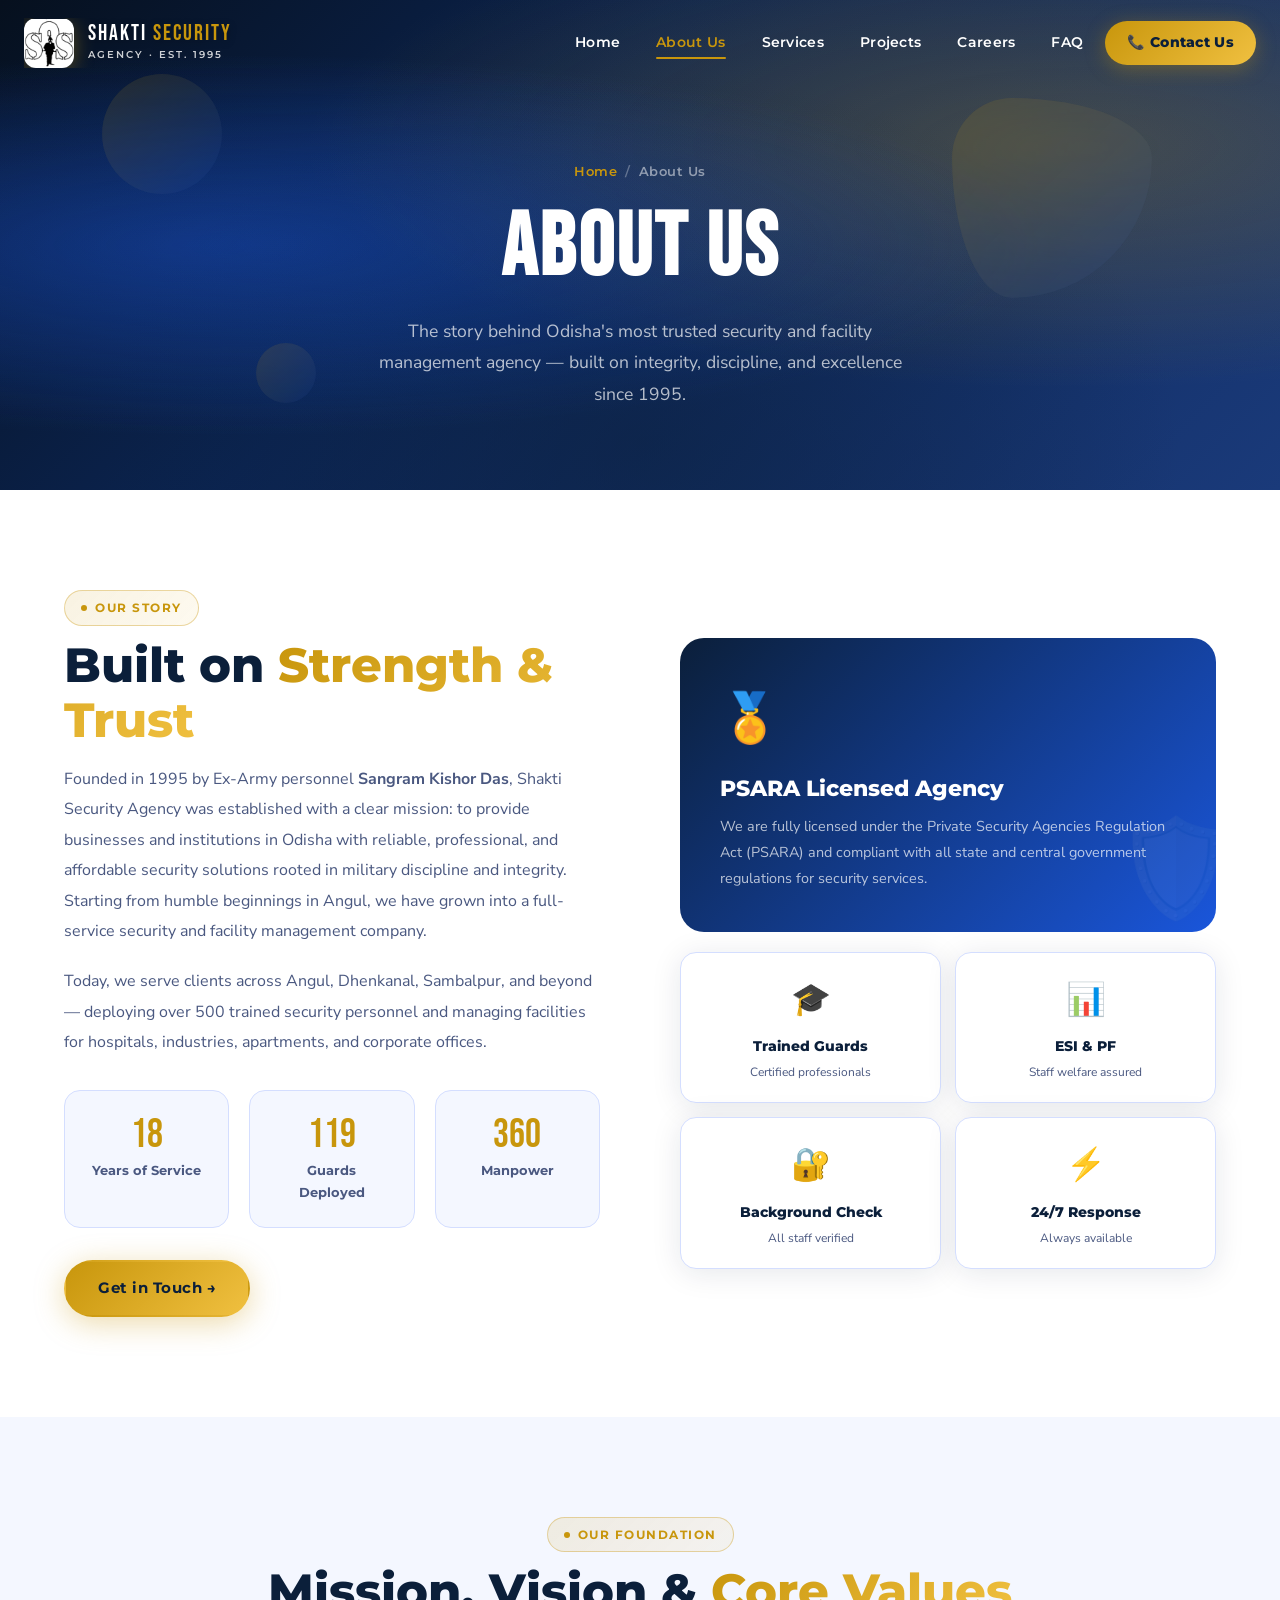
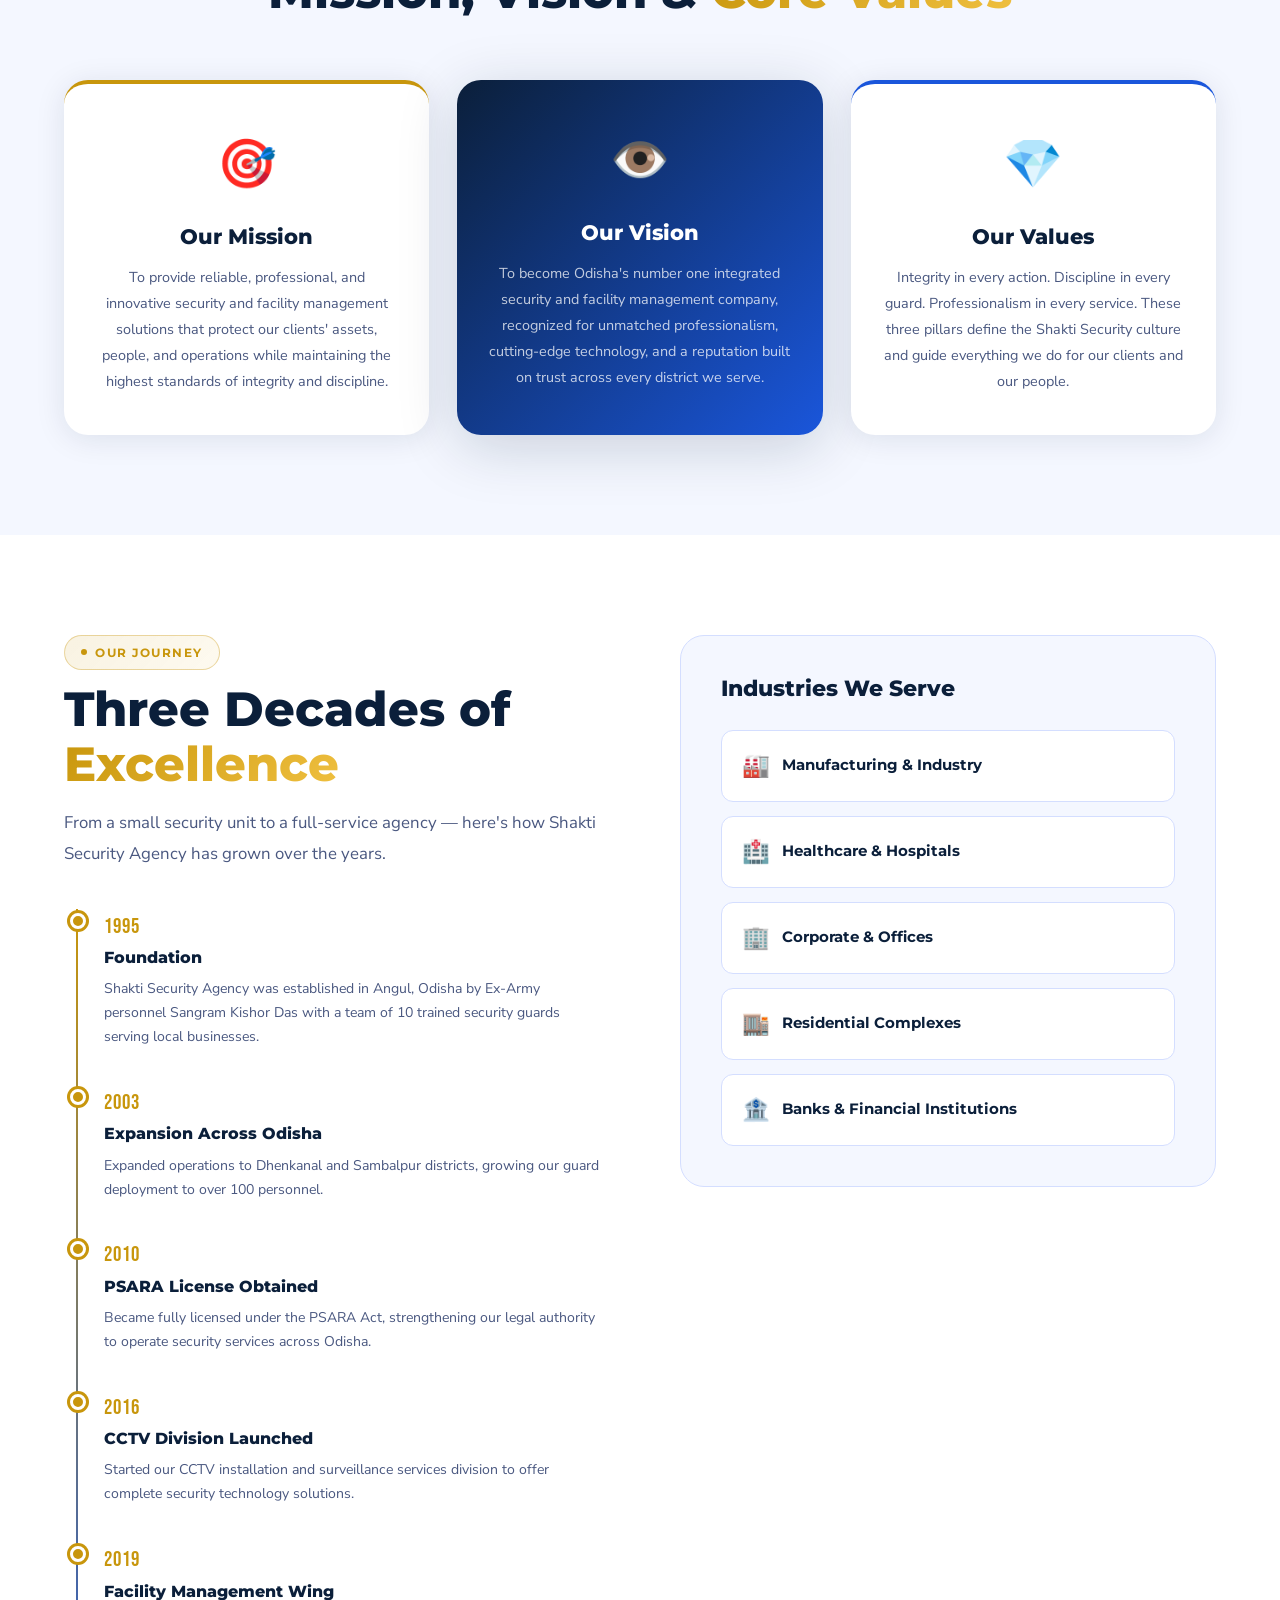
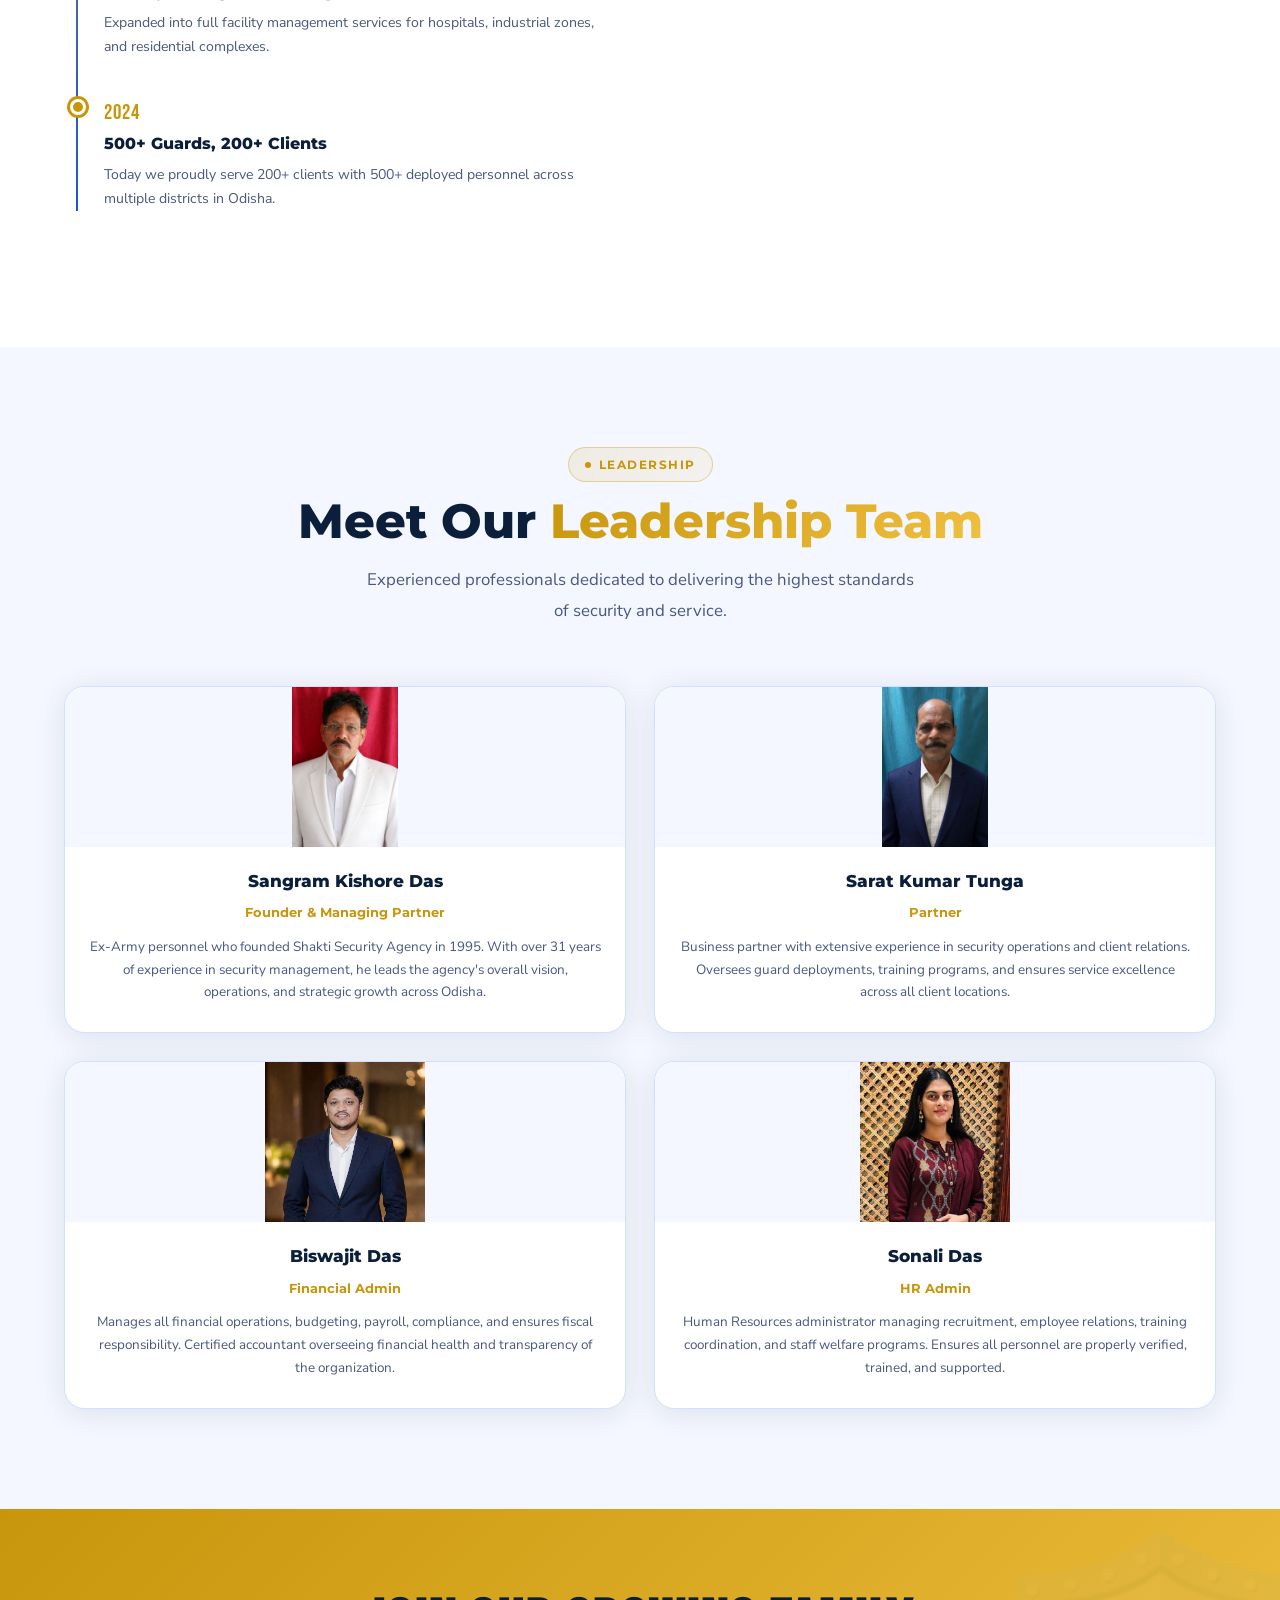
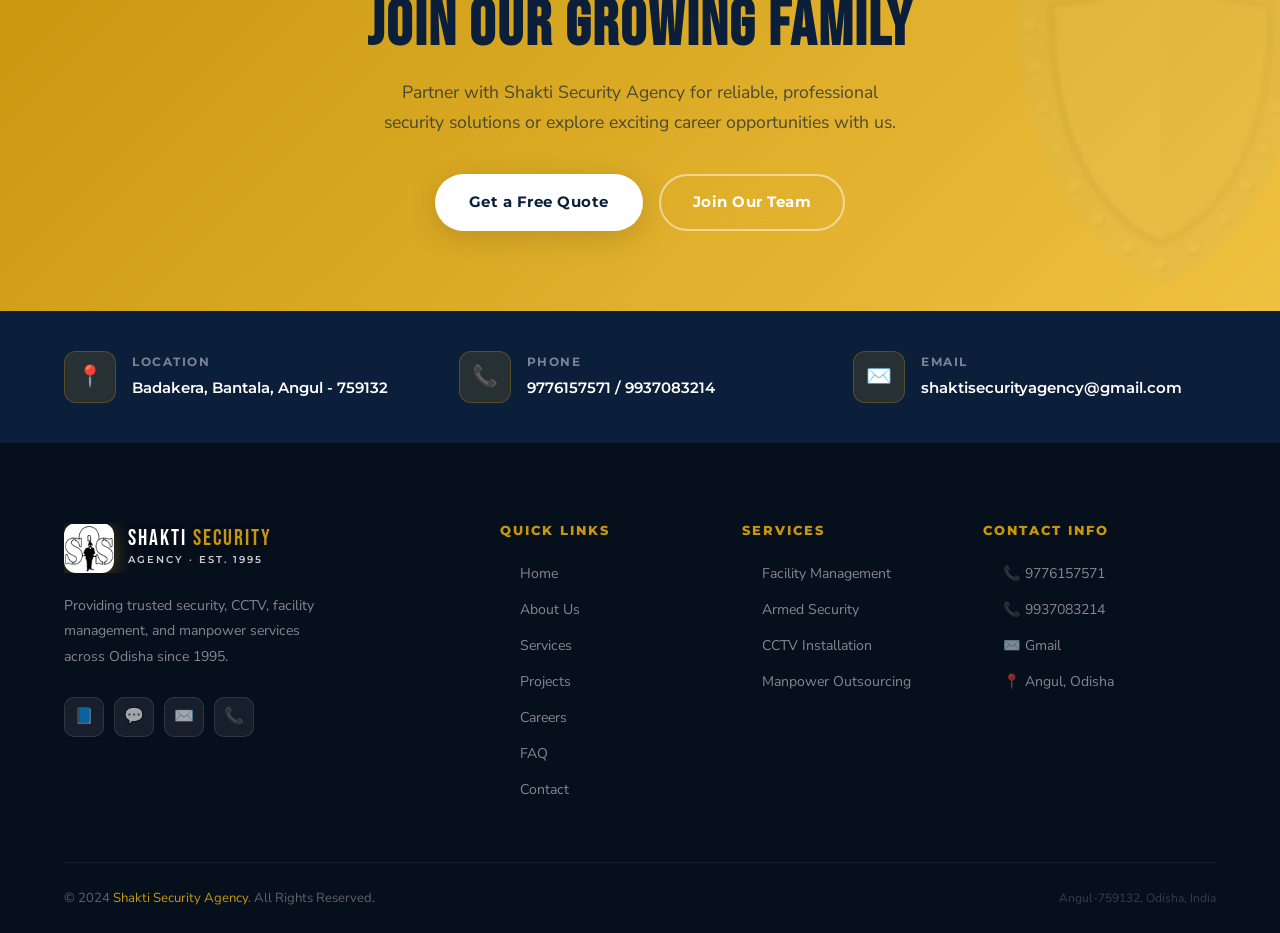
==== commit 29365317: "Updated website SEO and canonical tags" ====
--- a/about.html
+++ b/about.html
@@ -251,13 +251,13 @@
       <div class="team-card animate-in delay-1">
         <div class="team-avatar"><img src="assets/head.webp" alt="Sangram Kumar Das"></div>
         <div class="team-card-content">
-          <div class="team-name">Sangram Kumar Das</div>
-          <div class="team-role">Head / Founder</div>
+          <div class="team-name">Sangram Kishore Das</div>
+          <div class="team-role">Founder & Managing Partner</div>
           <div class="team-desc">Ex-Army personnel who founded Shakti Security Agency in 1995. With over 31 years of experience in security management, he leads the agency's overall vision, operations, and strategic growth across Odisha.</div>
         </div>
       </div>
       <div class="team-card animate-in delay-2">
-        <div class="team-avatar">SKT</div>
+       <div class="team-avatar"><img src="assets/partner.png" alt="Sangram Kumar Das"></div>
         <div class="team-card-content">
           <div class="team-name">Sarat Kumar Tunga</div>
           <div class="team-role">Partner</div>
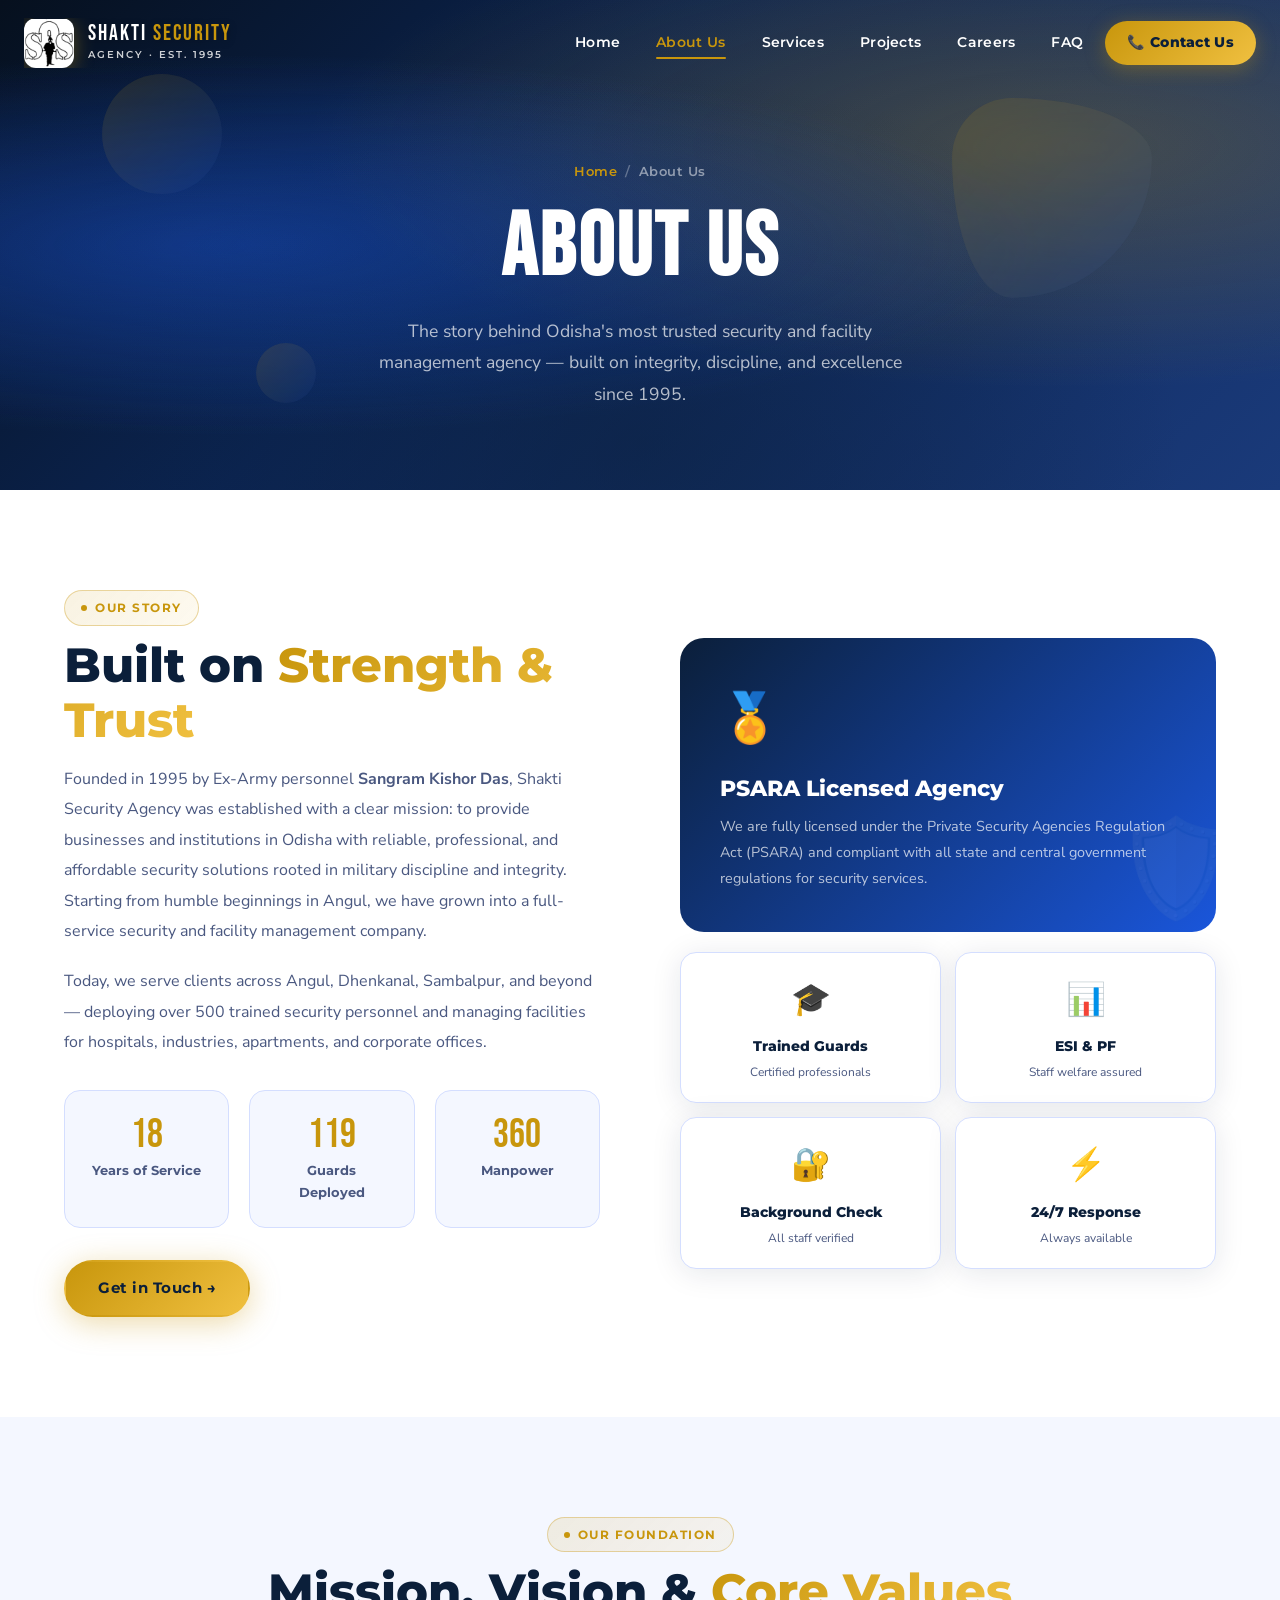
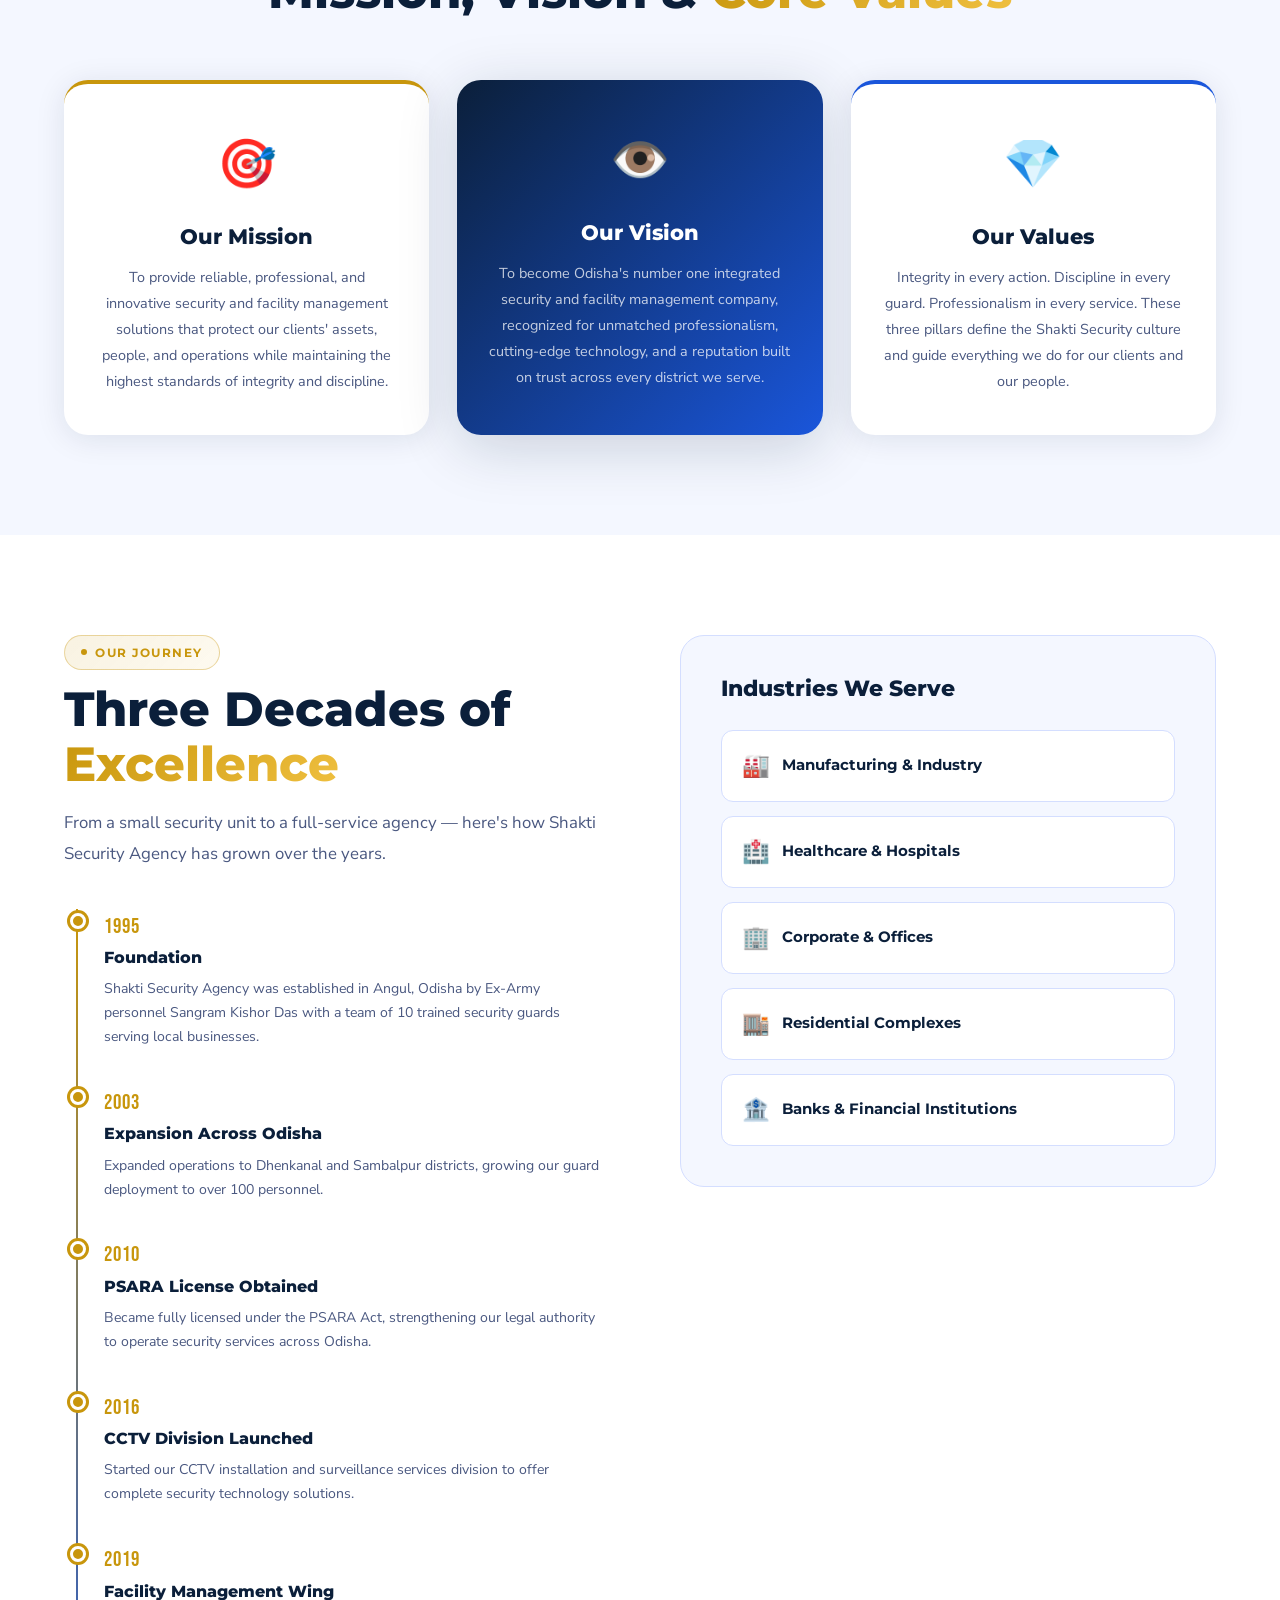
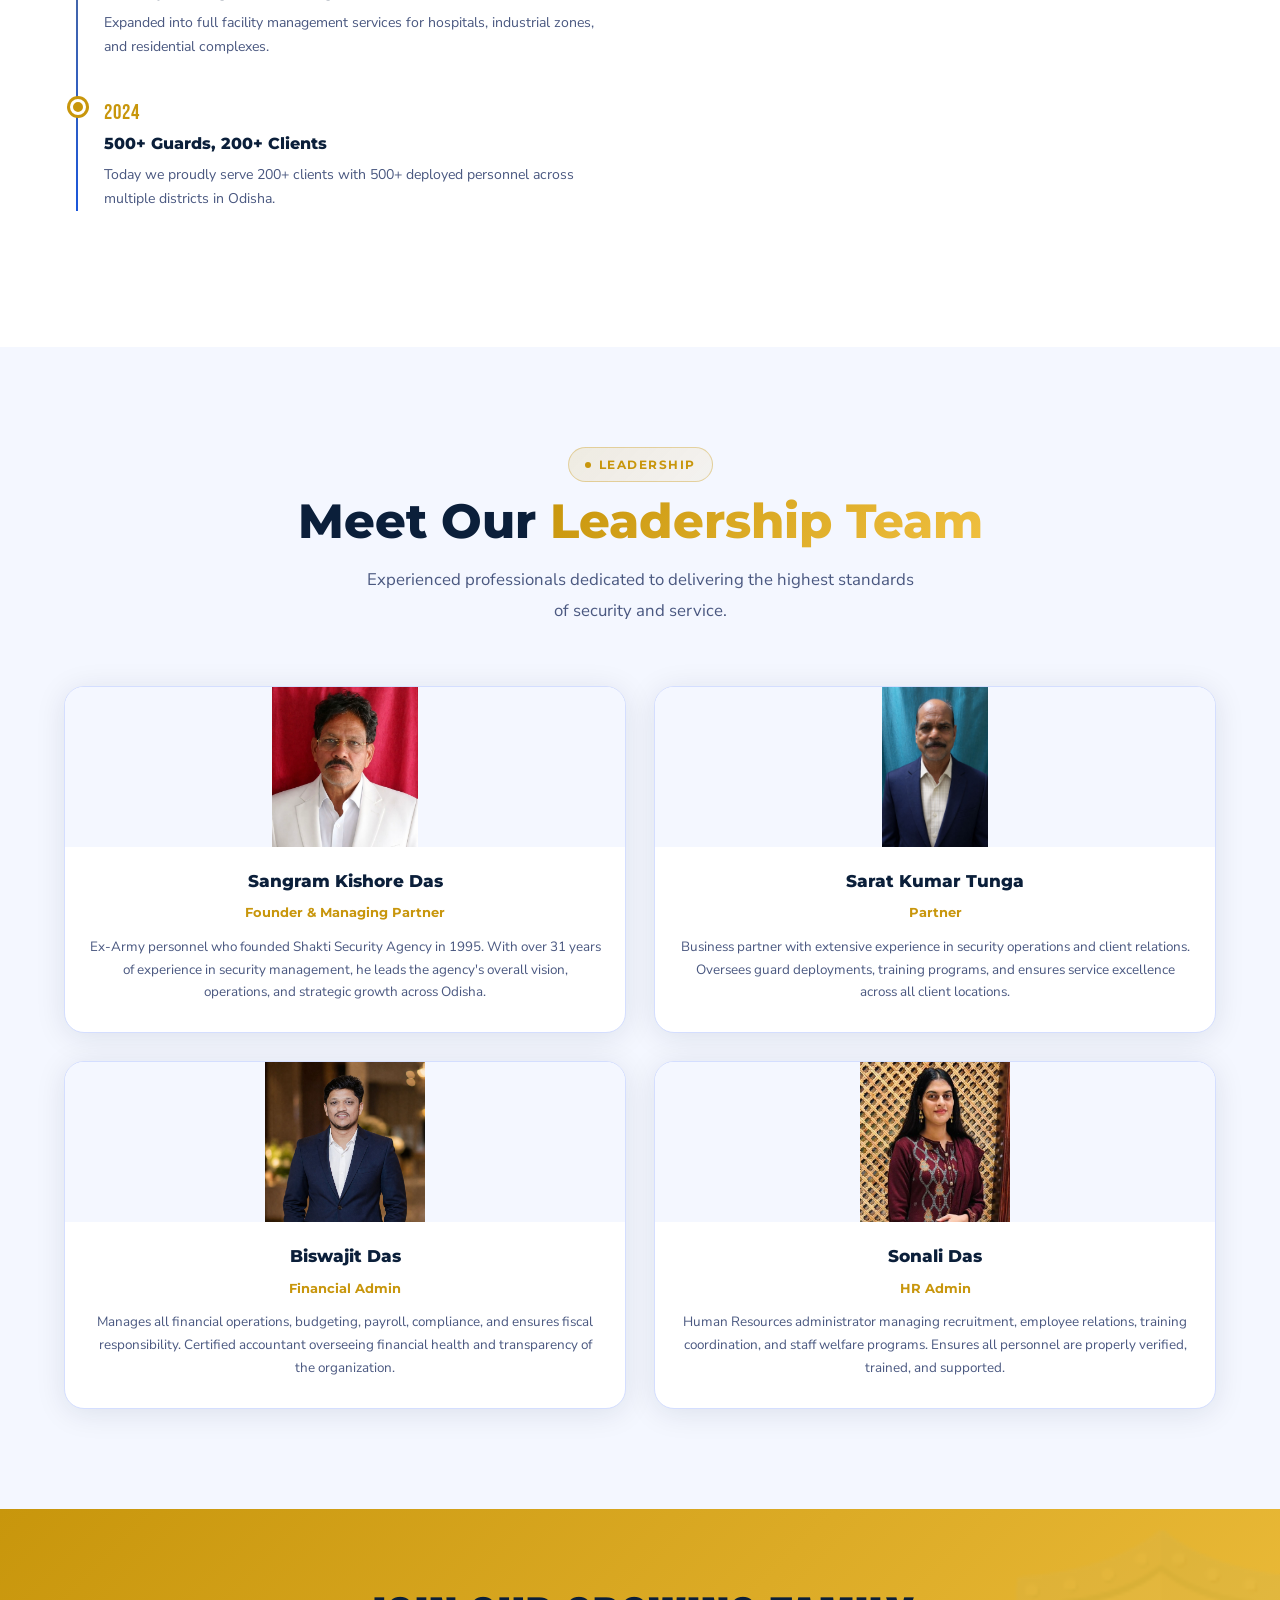
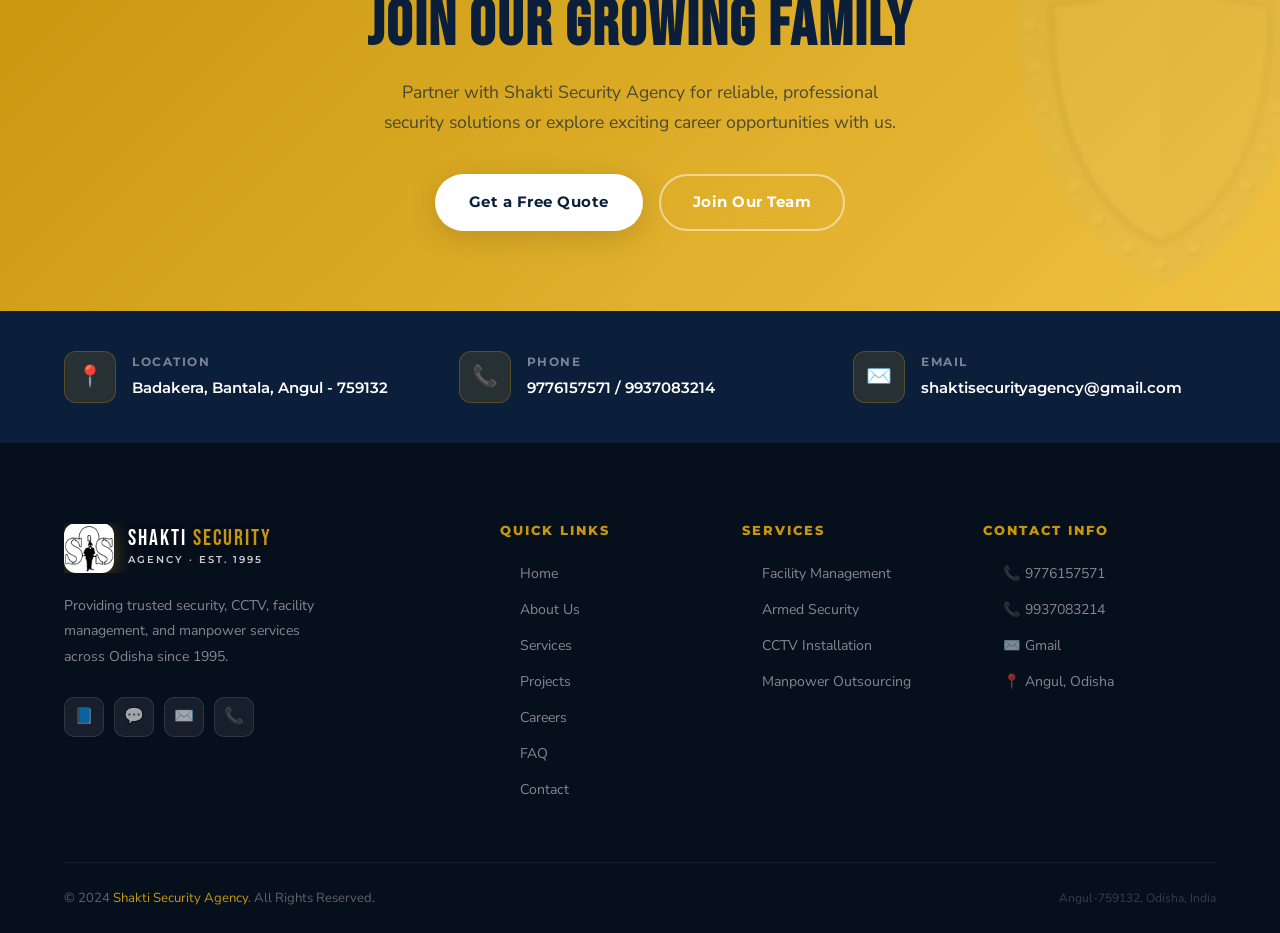
==== commit 3a7feb11: "Update projects page design and content" ====
--- a/about.html
+++ b/about.html
@@ -6,9 +6,56 @@
   <title>About Us | Shakti Security Agency | Angul, Odisha</title>
   <meta name="description" content="Learn about Shakti Security Agency — Odisha's trusted security and facility management company since 1995. Founded by Ex-Army personnel Sangram Kishor Das. Our mission, vision, team, and story." />
   <meta name="keywords" content="about Shakti Security Agency, security company Angul, Odisha security agency history, security team Angul" />
-  <link rel="canonical" href="https://shaktisecurityagency.com/about.html" />
+  <meta name="robots" content="index, follow" />
+  <link rel="canonical" href="https://www.shaktisecurityagency.com/about.html" />
+  <meta property="og:title" content="About Us | Shakti Security Agency | Angul, Odisha" />
+  <meta property="og:description" content="Learn about Shakti Security Agency — Odisha's trusted security and facility management company since 1995. Founded by Ex-Army personnel Sangram Kishor Das. Our mission, vision, team, and story." />
+  <meta property="og:type" content="website" />
+  <meta property="og:url" content="https://www.shaktisecurityagency.com/about.html" />
+  <meta property="og:site_name" content="Shakti Security Agency" />
+  <meta property="og:image" content="https://www.shaktisecurityagency.com/assets/images/logo.png" />
+  <meta property="og:image:alt" content="Shakti Security Agency logo" />
+  <meta name="twitter:card" content="summary_large_image" />
+  <meta name="twitter:title" content="About Us | Shakti Security Agency | Angul, Odisha" />
+  <meta name="twitter:description" content="Learn about Shakti Security Agency — Odisha's trusted security and facility management company since 1995. Founded by Ex-Army personnel Sangram Kishor Das. Our mission, vision, team, and story." />
+  <meta name="twitter:image" content="https://www.shaktisecurityagency.com/assets/images/logo.png" />
+  <meta name="theme-color" content="#0B1F3A" />
+  <link rel="preconnect" href="https://fonts.googleapis.com" />
+  <link rel="preconnect" href="https://fonts.gstatic.com" crossorigin />
   <link rel="stylesheet" href="styles.css" />
   <link rel="icon" href="data:image/svg+xml,<svg xmlns='http://www.w3.org/2000/svg' viewBox='0 0 100 100'><text y='.9em' font-size='90'>🛡️</text></svg>" />
+  <script type="application/ld+json">
+  {
+    "@context": "https://schema.org",
+    "@graph": [
+      {
+        "@type": "WebPage",
+        "@id": "https://www.shaktisecurityagency.com/about.html#webpage",
+        "url": "https://www.shaktisecurityagency.com/about.html",
+        "name": "About Us | Shakti Security Agency | Angul, Odisha",
+        "description": "Learn about Shakti Security Agency — Odisha's trusted security and facility management company since 1995. Founded by Ex-Army personnel Sangram Kishor Das. Our mission, vision, team, and story."
+      },
+      {
+        "@type": "BreadcrumbList",
+        "@id": "https://www.shaktisecurityagency.com/about.html#breadcrumb",
+        "itemListElement": [
+          {
+            "@type": "ListItem",
+            "position": 1,
+            "name": "Home",
+            "item": "https://www.shaktisecurityagency.com/"
+          },
+          {
+            "@type": "ListItem",
+            "position": 2,
+            "name": "About Us",
+            "item": "https://www.shaktisecurityagency.com/about.html"
+          }
+        ]
+      }
+    ]
+  }
+  </script>
 </head>
 <body>
 
@@ -22,7 +69,7 @@
 
 <header class="header" id="header">
   <nav class="nav">
-    <a href="index.html" class="logo">
+    <a href="https://www.shaktisecurityagency.com/" class="logo">
       <div class="logo-icon"></div>
       <div class="logo-text">
         <div class="logo-name">SHAKTI <span>SECURITY</span></div>
@@ -30,26 +77,26 @@
       </div>
     </a>
     <div class="nav-links">
-      <a href="index.html" class="nav-link">Home</a>
-      <a href="about.html" class="nav-link active">About Us</a>
-      <a href="services.html" class="nav-link">Services</a>
-      <a href="projects.html" class="nav-link">Projects</a>
-      <a href="careers.html" class="nav-link">Careers</a>
-      <a href="faq.html" class="nav-link">FAQ</a>
-      <a href="contact.html" class="nav-link nav-cta">📞 Contact Us</a>
+      <a href="https://www.shaktisecurityagency.com/" class="nav-link">Home</a>
+      <a href="https://www.shaktisecurityagency.com/about.html" class="nav-link active">About Us</a>
+      <a href="https://www.shaktisecurityagency.com/services.html" class="nav-link">Services</a>
+      <a href="https://www.shaktisecurityagency.com/projects.html" class="nav-link">Projects</a>
+      <a href="https://www.shaktisecurityagency.com/careers.html" class="nav-link">Careers</a>
+      <a href="https://www.shaktisecurityagency.com/faq.html" class="nav-link">FAQ</a>
+      <a href="https://www.shaktisecurityagency.com/contact.html" class="nav-link nav-cta">📞 Contact Us</a>
     </div>
     <button class="hamburger"><span></span><span></span><span></span></button>
   </nav>
 </header>
 
 <div class="mobile-menu">
-  <a href="index.html" class="nav-link">Home</a>
-  <a href="about.html" class="nav-link">About Us</a>
-  <a href="services.html" class="nav-link">Services</a>
-  <a href="projects.html" class="nav-link">Projects</a>
-  <a href="careers.html" class="nav-link">Careers</a>
-  <a href="faq.html" class="nav-link">FAQ</a>
-  <a href="contact.html" class="nav-link">Contact Us</a>
+  <a href="https://www.shaktisecurityagency.com/" class="nav-link">Home</a>
+  <a href="https://www.shaktisecurityagency.com/about.html" class="nav-link">About Us</a>
+  <a href="https://www.shaktisecurityagency.com/services.html" class="nav-link">Services</a>
+  <a href="https://www.shaktisecurityagency.com/projects.html" class="nav-link">Projects</a>
+  <a href="https://www.shaktisecurityagency.com/careers.html" class="nav-link">Careers</a>
+  <a href="https://www.shaktisecurityagency.com/faq.html" class="nav-link">FAQ</a>
+  <a href="https://www.shaktisecurityagency.com/contact.html" class="nav-link">Contact Us</a>
 </div>
 
 <!-- PAGE HERO -->
@@ -59,7 +106,7 @@
     <div class="shape"></div><div class="shape"></div><div class="shape"></div>
   </div>
   <div class="container page-hero-content">
-    <div class="breadcrumb"><a href="index.html">Home</a><span>/</span>About Us</div>
+    <div class="breadcrumb"><a href="https://www.shaktisecurityagency.com/">Home</a><span>/</span>About Us</div>
     <h1>About Us</h1>
     <p>The story behind Odisha's most trusted security and facility management agency — built on integrity, discipline, and excellence since 1995.</p>
   </div>
@@ -88,7 +135,7 @@
             <div style="font-size:0.82rem;color:var(--text-muted);font-weight:700;font-family:'Montserrat',sans-serif;margin-top:4px;">Manpower</div>
           </div>
         </div>
-        <a href="contact.html" class="btn btn-primary">Get in Touch →</a>
+        <a href="https://www.shaktisecurityagency.com/contact.html" class="btn btn-primary">Get in Touch →</a>
       </div>
       <div class="animate-in-right" style="display:flex;flex-direction:column;gap:20px;">
         <div style="background:var(--grad-primary);border-radius:24px;padding:40px;color:var(--white);position:relative;overflow:hidden;">
@@ -291,8 +338,8 @@
       <h2>Join Our Growing Family</h2>
       <p>Partner with Shakti Security Agency for reliable, professional security solutions or explore exciting career opportunities with us.</p>
       <div class="cta-btns">
-        <a href="contact.html" class="btn btn-white">Get a Free Quote</a>
-        <a href="careers.html" class="btn btn-secondary">Join Our Team</a>
+        <a href="https://www.shaktisecurityagency.com/contact.html" class="btn btn-white">Get a Free Quote</a>
+        <a href="https://www.shaktisecurityagency.com/careers.html" class="btn btn-secondary">Join Our Team</a>
       </div>
     </div>
   </div>
@@ -312,13 +359,13 @@
   <div class="container">
     <div class="footer-grid">
       <div class="footer-brand">
-        <a href="index.html" class="logo"><div class="logo-icon"></div><div class="logo-text"><div class="logo-name" style="color:#fff;">SHAKTI <span>SECURITY</span></div><div class="logo-tagline">Agency · Est. 1995</div></div></a>
+        <a href="https://www.shaktisecurityagency.com/" class="logo"><div class="logo-icon"></div><div class="logo-text"><div class="logo-name" style="color:#fff;">SHAKTI <span>SECURITY</span></div><div class="logo-tagline">Agency · Est. 1995</div></div></a>
         <p>Providing trusted security, CCTV, facility management, and manpower services across Odisha since 1995.</p>
-        <div class="footer-socials"><a href="#" class="social-btn">📘</a><a href="#" class="social-btn">💬</a><a href="mailto:shaktisecurityagency@gmail.com" class="social-btn">✉️</a><a href="tel:9776157571" class="social-btn">📞</a></div>
-      </div>
-      <div class="footer-col"><h5>Quick Links</h5><ul><li><a href="index.html">Home</a></li><li><a href="about.html">About Us</a></li><li><a href="services.html">Services</a></li><li><a href="projects.html">Projects</a></li><li><a href="careers.html">Careers</a></li><li><a href="faq.html">FAQ</a></li><li><a href="contact.html">Contact</a></li></ul></div>
-      <div class="footer-col"><h5>Services</h5><ul><li><a href="services.html">Facility Management</a></li><li><a href="services.html">Armed Security</a></li><li><a href="services.html">CCTV Installation</a></li><li><a href="services.html">Manpower Outsourcing</a></li></ul></div>
-      <div class="footer-col"><h5>Contact Info</h5><ul><li><a href="tel:9776157571">📞 9776157571</a></li><li><a href="tel:9937083214">📞 9937083214</a></li><li><a href="mailto:shaktisecurityagency@gmail.com">✉️ Gmail</a></li><li><a href="#">📍 Angul, Odisha</a></li></ul></div>
+        <div class="footer-socials"><a href="https://facebook.com/shaktisecurityagency" target="_blank" rel="noopener noreferrer" class="social-btn">📘</a><a href="https://wa.me/919776157571" target="_blank" rel="noopener noreferrer" class="social-btn">💬</a><a href="mailto:shaktisecurityagency@gmail.com" class="social-btn">✉️</a><a href="tel:9776157571" class="social-btn">📞</a></div>
+      </div>
+      <div class="footer-col"><h5>Quick Links</h5><ul><li><a href="https://www.shaktisecurityagency.com/">Home</a></li><li><a href="https://www.shaktisecurityagency.com/about.html">About Us</a></li><li><a href="https://www.shaktisecurityagency.com/services.html">Services</a></li><li><a href="https://www.shaktisecurityagency.com/projects.html">Projects</a></li><li><a href="https://www.shaktisecurityagency.com/careers.html">Careers</a></li><li><a href="https://www.shaktisecurityagency.com/faq.html">FAQ</a></li><li><a href="https://www.shaktisecurityagency.com/contact.html">Contact</a></li></ul></div>
+      <div class="footer-col"><h5>Services</h5><ul><li><a href="https://www.shaktisecurityagency.com/services.html">Facility Management</a></li><li><a href="https://www.shaktisecurityagency.com/services.html">Armed Security</a></li><li><a href="https://www.shaktisecurityagency.com/services.html">CCTV Installation</a></li><li><a href="https://www.shaktisecurityagency.com/services.html">Manpower Outsourcing</a></li></ul></div>
+      <div class="footer-col"><h5>Contact Info</h5><ul><li><a href="tel:9776157571">📞 9776157571</a></li><li><a href="tel:9937083214">📞 9937083214</a></li><li><a href="mailto:shaktisecurityagency@gmail.com">✉️ Gmail</a></li><li><a href="https://www.google.com/maps/search/?api=1&query=Badakera%2C%20Bantala%2C%20Angul%20-%20759132" target="_blank" rel="noopener noreferrer">📍 Angul, Odisha</a></li></ul></div>
     </div>
     <div class="footer-bottom"><p>© 2024 <span>Shakti Security Agency</span>. All Rights Reserved.</p><p style="font-size:0.75rem;color:rgba(255,255,255,0.2);">Angul-759132, Odisha, India</p></div>
   </div>
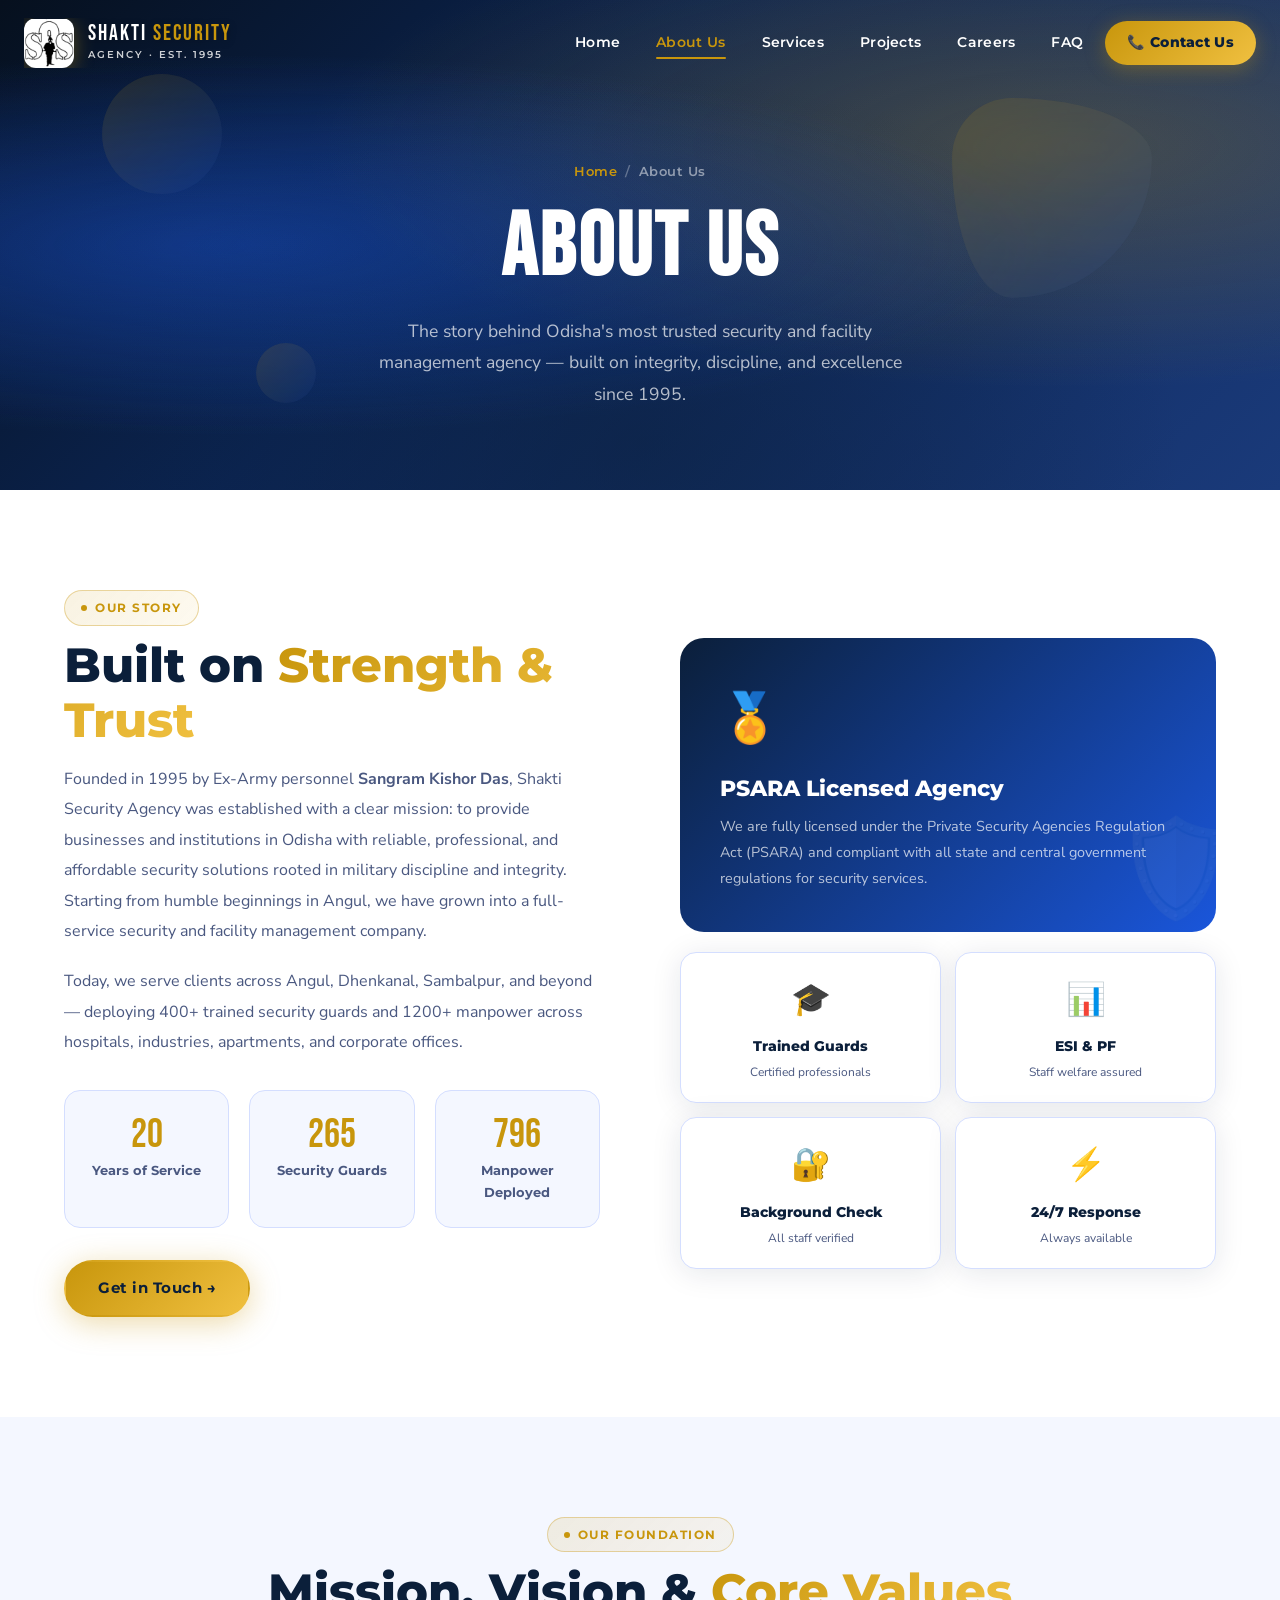
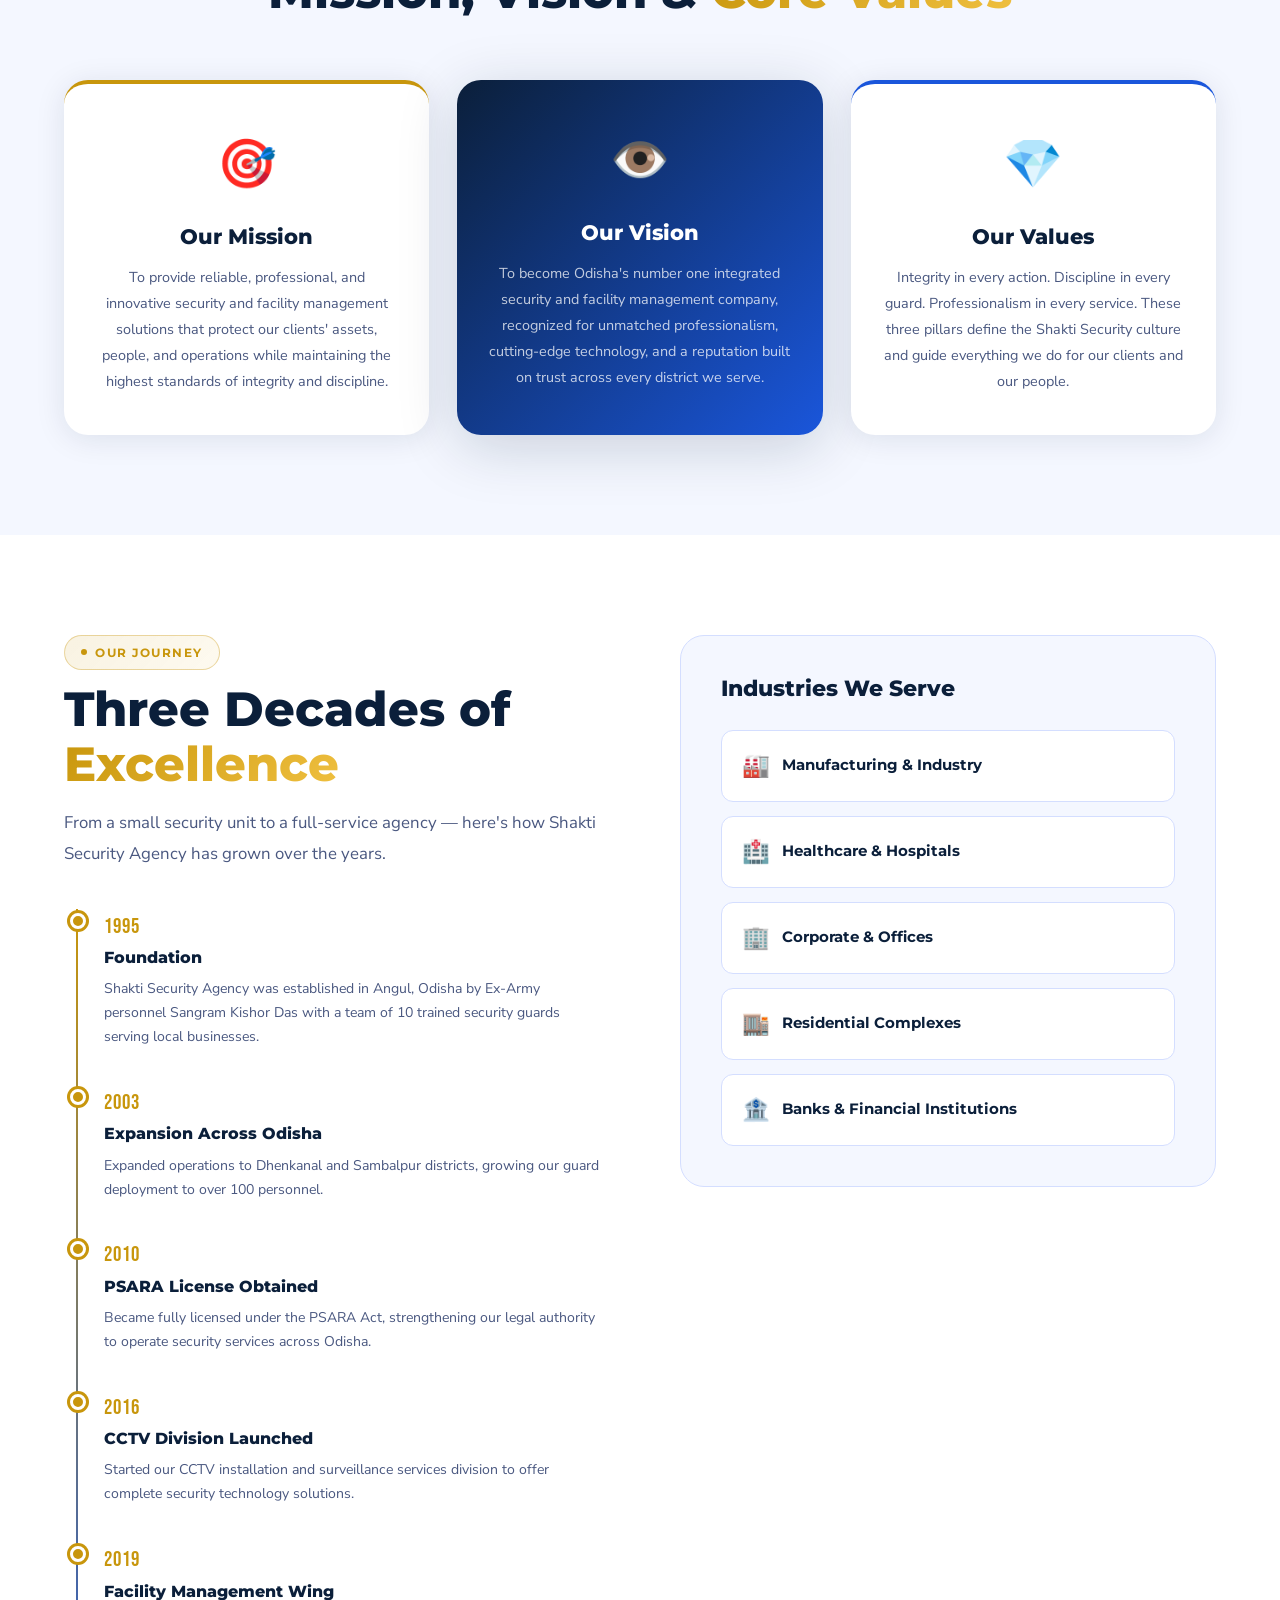
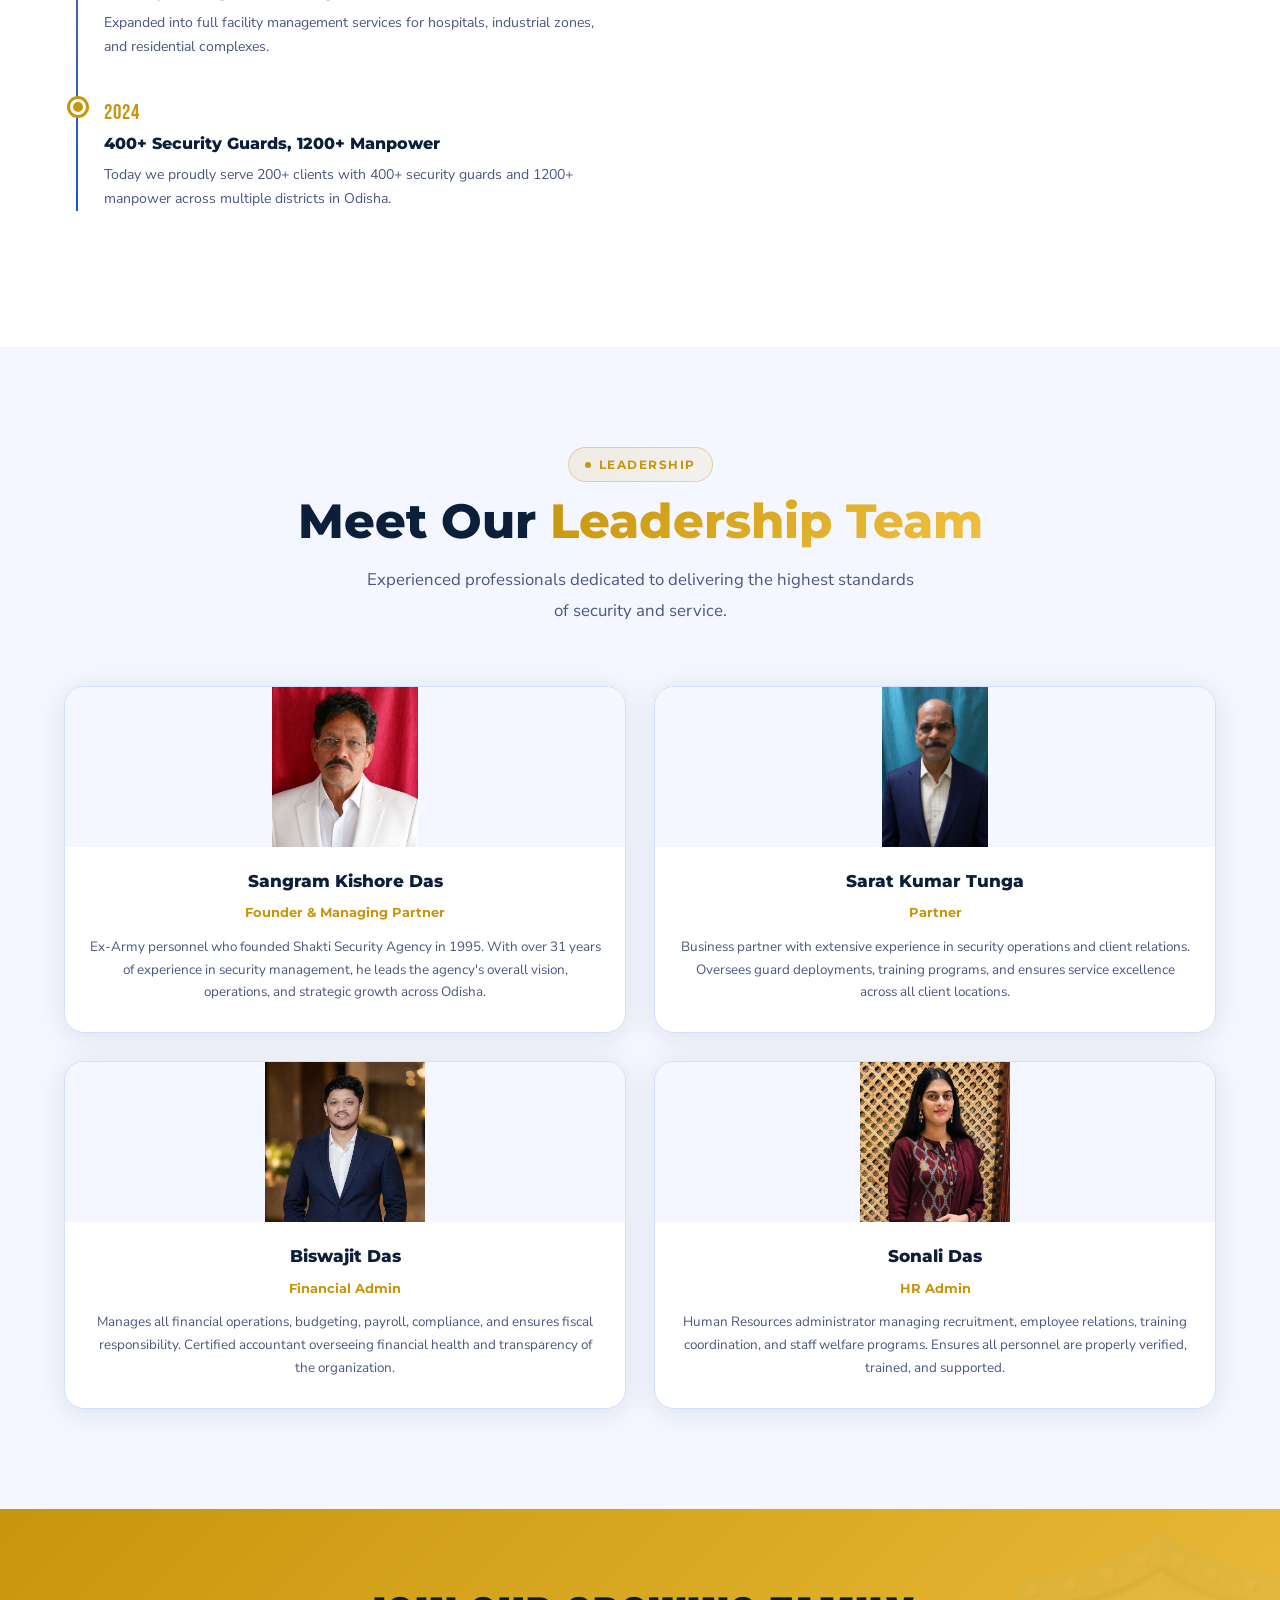
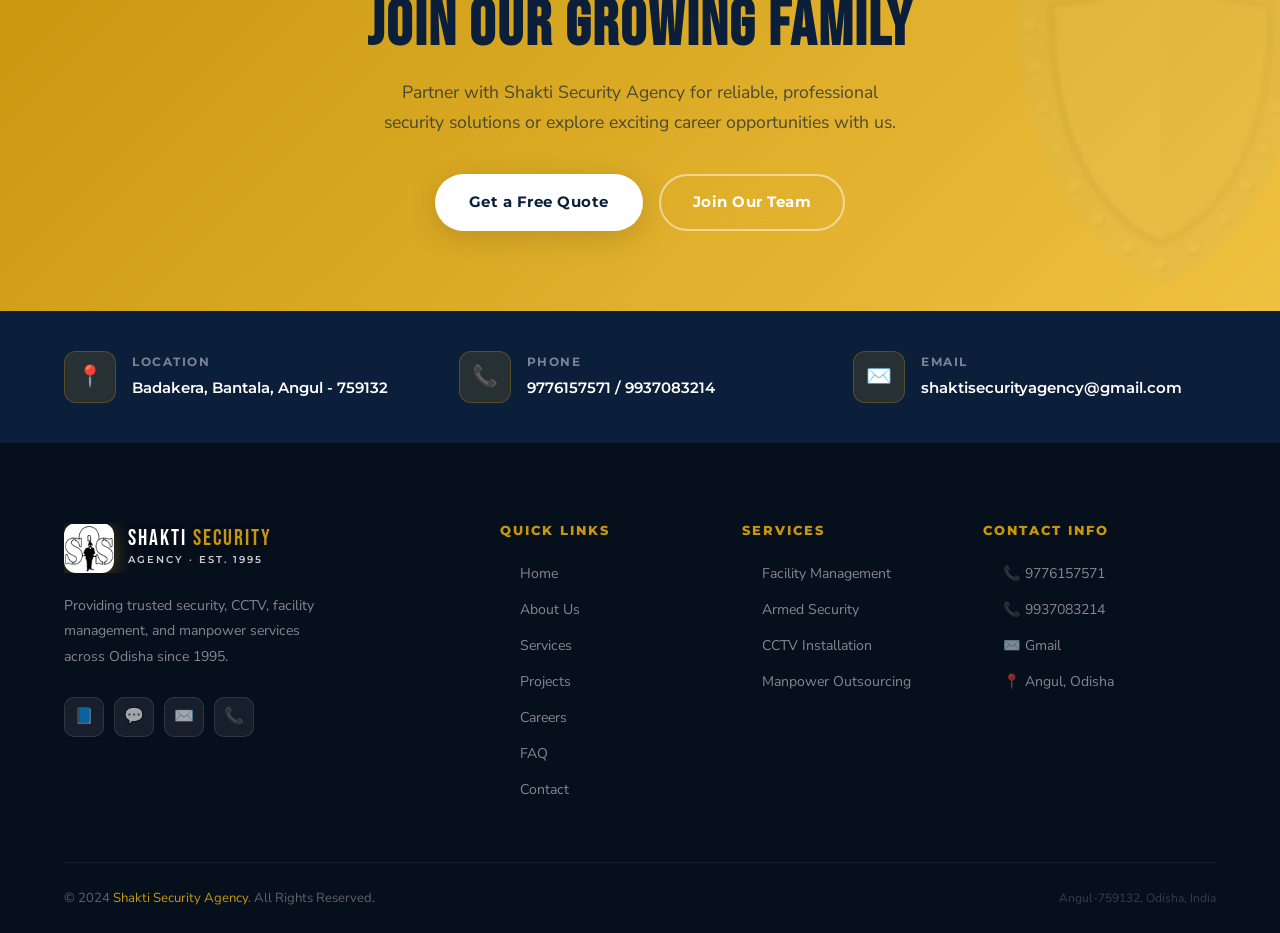
==== commit c2416d4a: "Improve homepage SEO and canonical optimization" ====
--- a/about.html
+++ b/about.html
@@ -120,19 +120,19 @@
         <span class="badge">Our Story</span>
         <h2 class="section-title" style="margin-top:12px;">Built on <span class="highlight">Strength & Trust</span></h2>
         <p style="color:var(--text-muted);line-height:1.9;margin-bottom:20px;">Founded in 1995 by Ex-Army personnel <strong>Sangram Kishor Das</strong>, Shakti Security Agency was established with a clear mission: to provide businesses and institutions in Odisha with reliable, professional, and affordable security solutions rooted in military discipline and integrity. Starting from humble beginnings in Angul, we have grown into a full-service security and facility management company.</p>
-        <p style="color:var(--text-muted);line-height:1.9;margin-bottom:32px;">Today, we serve clients across Angul, Dhenkanal, Sambalpur, and beyond — deploying over 500 trained security personnel and managing facilities for hospitals, industries, apartments, and corporate offices.</p>
+        <p style="color:var(--text-muted);line-height:1.9;margin-bottom:32px;">Today, we serve clients across Angul, Dhenkanal, Sambalpur, and beyond — deploying 400+ trained security guards and 1200+ manpower across hospitals, industries, apartments, and corporate offices.</p>
         <div style="display:grid;grid-template-columns:repeat(3,1fr);gap:20px;margin-bottom:32px;">
           <div style="background:var(--bg);border-radius:16px;padding:24px;text-align:center;border:1px solid var(--border);">
             <div style="font-family:'Bebas Neue',sans-serif;font-size:2.5rem;color:var(--gold);line-height:1;" class="counter" data-target="31">0</div>
             <div style="font-size:0.82rem;color:var(--text-muted);font-weight:700;font-family:'Montserrat',sans-serif;margin-top:4px;">Years of Service</div>
           </div>
           <div style="background:var(--bg);border-radius:16px;padding:24px;text-align:center;border:1px solid var(--border);">
-            <div style="font-family:'Bebas Neue',sans-serif;font-size:2.5rem;color:var(--gold);line-height:1;" class="counter" data-target="200">0</div>
-            <div style="font-size:0.82rem;color:var(--text-muted);font-weight:700;font-family:'Montserrat',sans-serif;margin-top:4px;">Guards Deployed</div>
+            <div style="font-family:'Bebas Neue',sans-serif;font-size:2.5rem;color:var(--gold);line-height:1;" class="counter" data-target="400">0</div>
+            <div style="font-size:0.82rem;color:var(--text-muted);font-weight:700;font-family:'Montserrat',sans-serif;margin-top:4px;">Security Guards</div>
           </div>
           <div style="background:var(--bg);border-radius:16px;padding:24px;text-align:center;border:1px solid var(--border);">
-            <div style="font-family:'Bebas Neue',sans-serif;font-size:2.5rem;color:var(--gold);line-height:1;" class="counter" data-target="600">0</div>
-            <div style="font-size:0.82rem;color:var(--text-muted);font-weight:700;font-family:'Montserrat',sans-serif;margin-top:4px;">Manpower</div>
+            <div style="font-family:'Bebas Neue',sans-serif;font-size:2.5rem;color:var(--gold);line-height:1;" class="counter" data-target="1200">0</div>
+            <div style="font-size:0.82rem;color:var(--text-muted);font-weight:700;font-family:'Montserrat',sans-serif;margin-top:4px;">Manpower Deployed</div>
           </div>
         </div>
         <a href="https://www.shaktisecurityagency.com/contact.html" class="btn btn-primary">Get in Touch →</a>
@@ -240,8 +240,8 @@
           <div class="timeline-item">
             <div class="timeline-dot"></div>
             <div class="timeline-year">2024</div>
-            <div class="timeline-title">500+ Guards, 200+ Clients</div>
-            <div class="timeline-desc">Today we proudly serve 200+ clients with 500+ deployed personnel across multiple districts in Odisha.</div>
+            <div class="timeline-title">400+ Security Guards, 1200+ Manpower</div>
+            <div class="timeline-desc">Today we proudly serve 200+ clients with 400+ security guards and 1200+ manpower across multiple districts in Odisha.</div>
           </div>
         </div>
       </div>
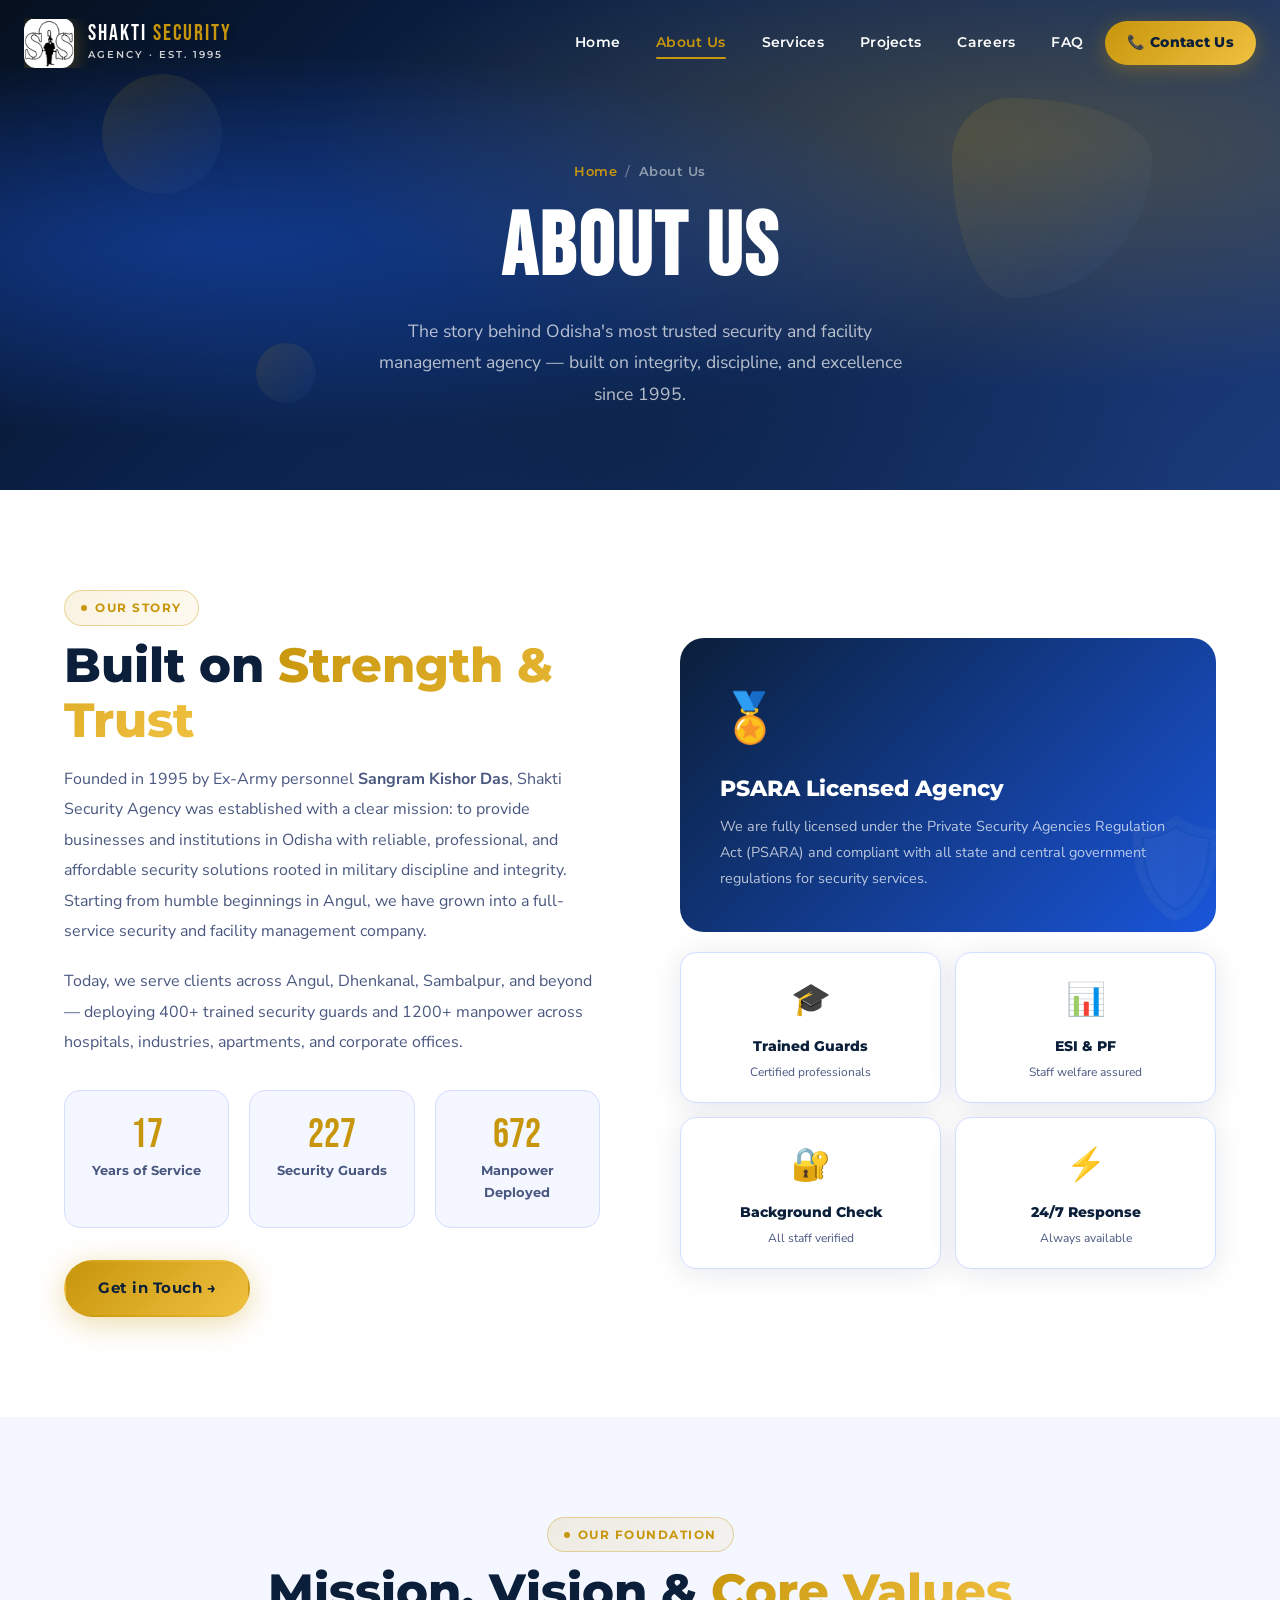
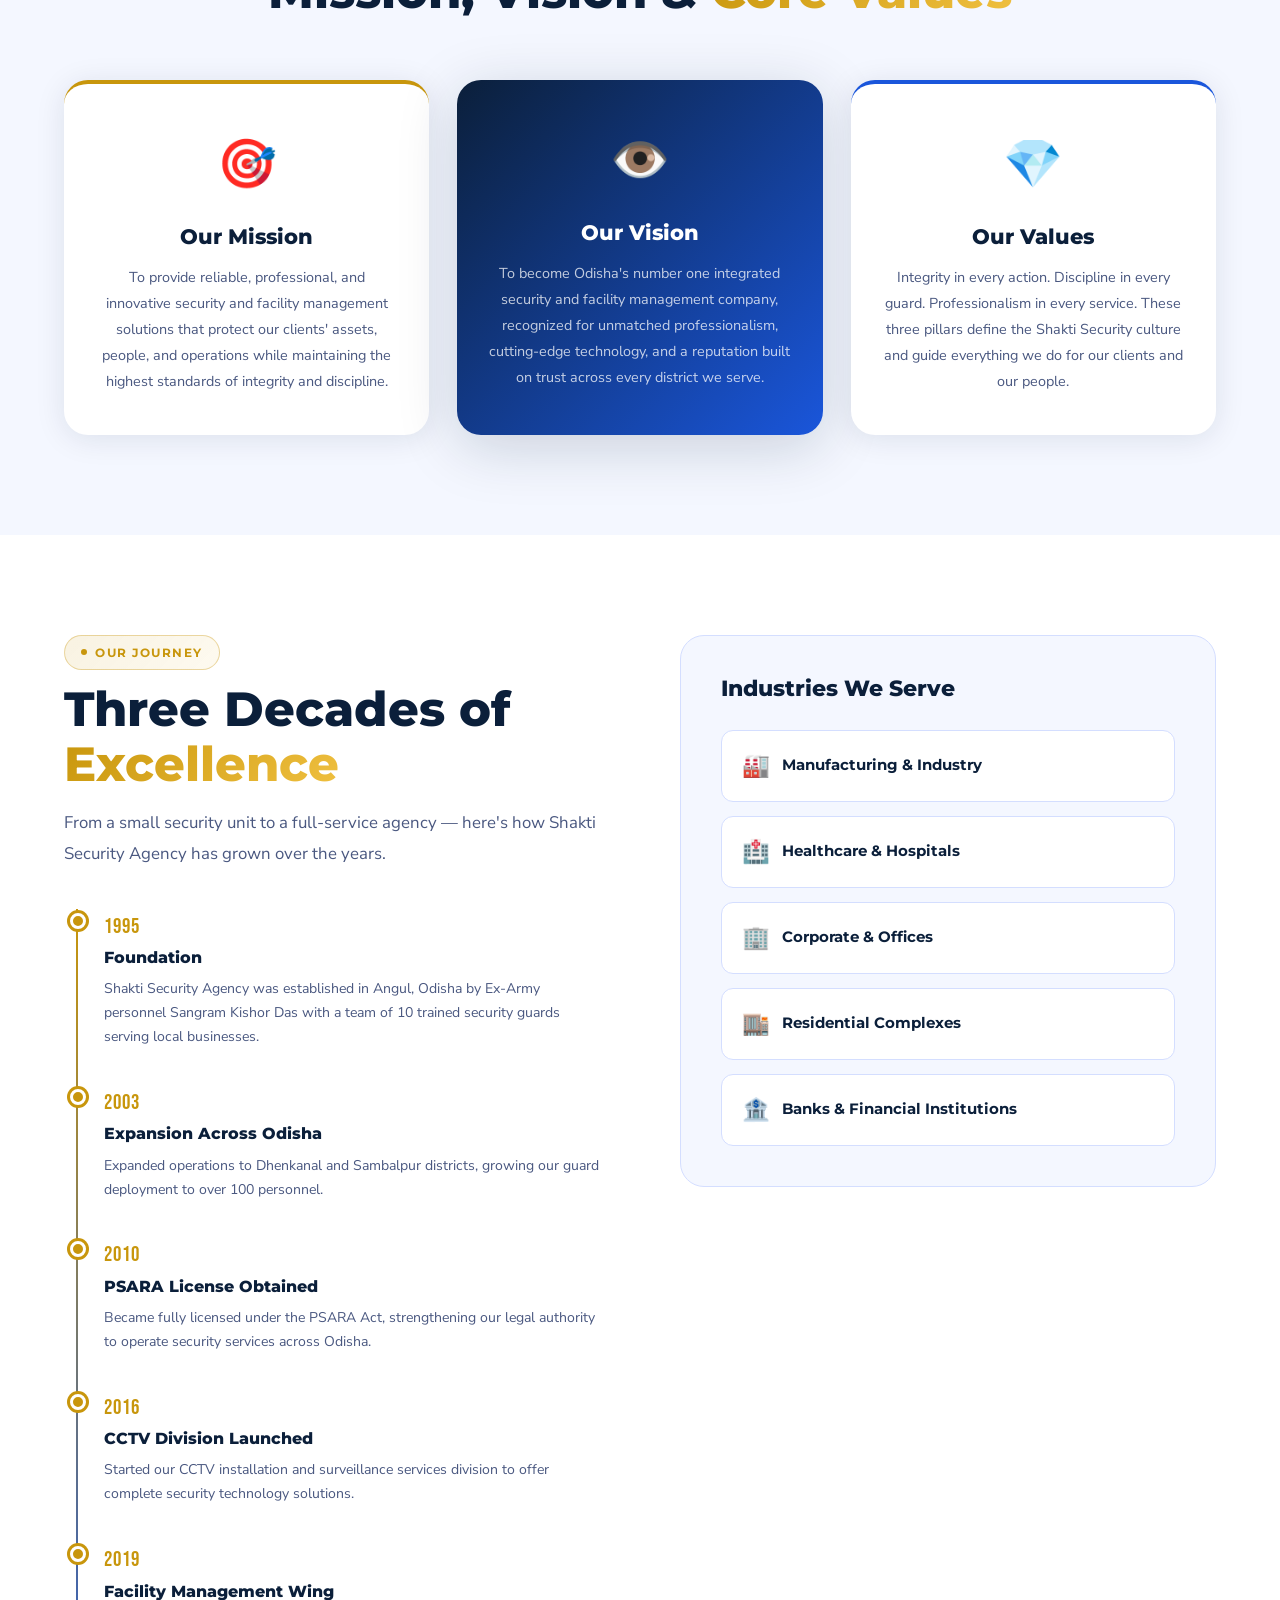
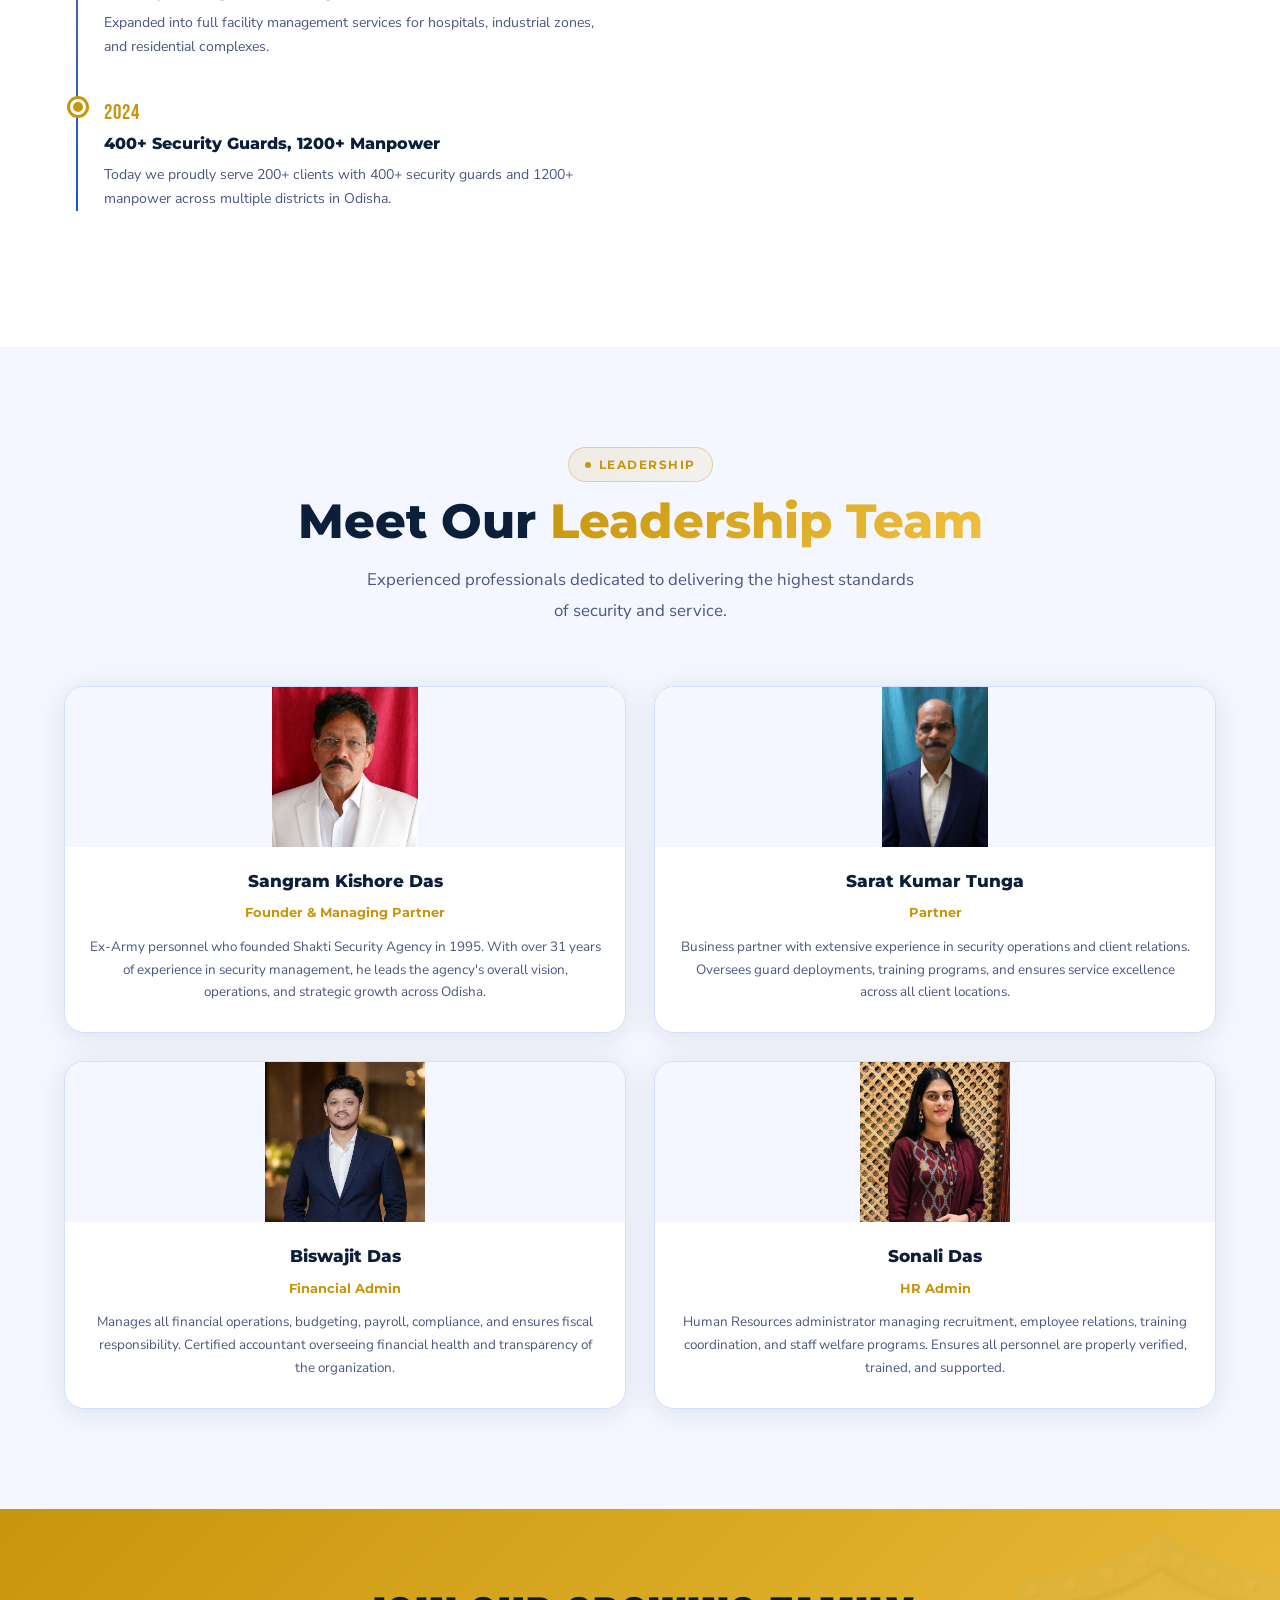
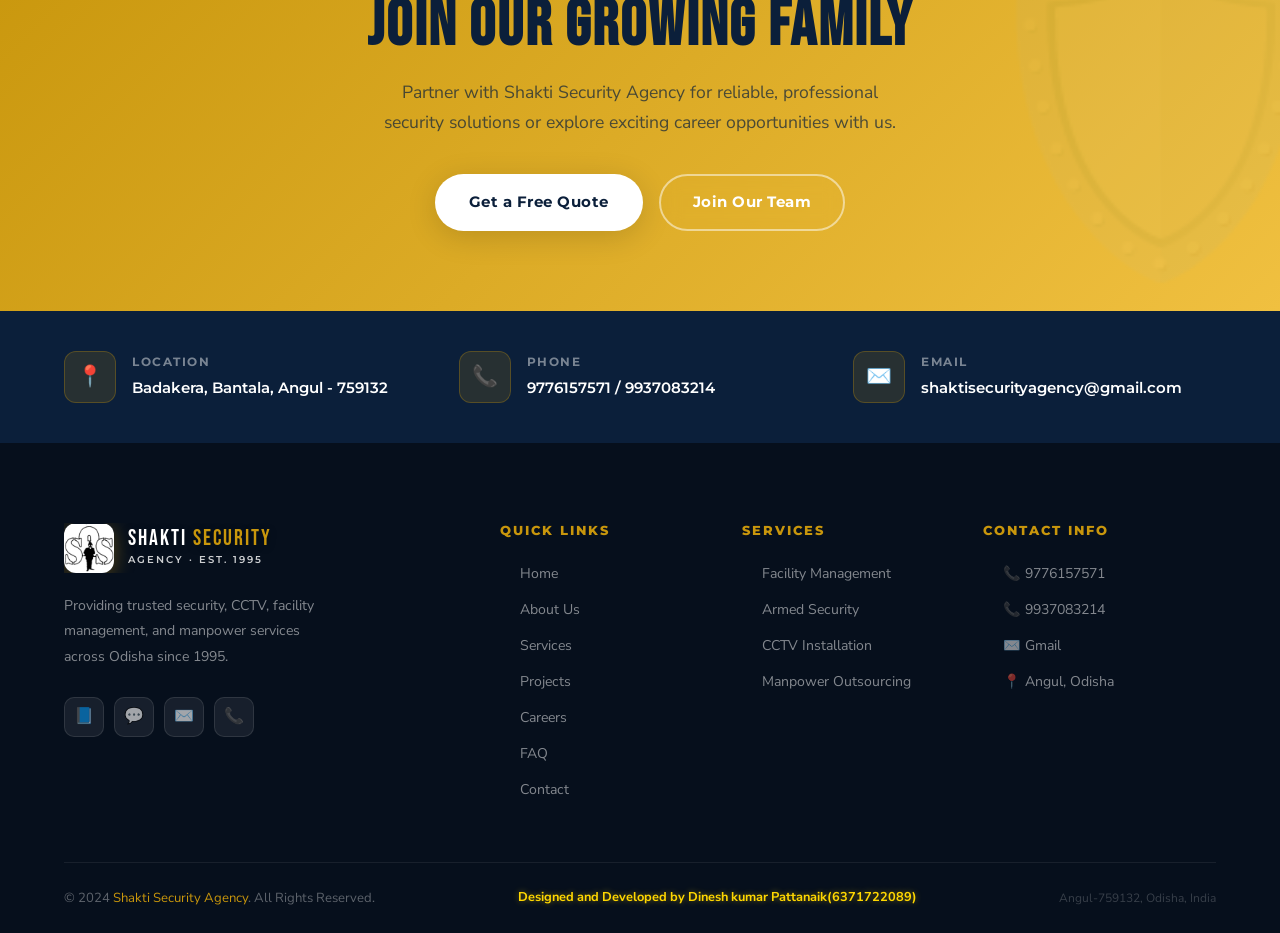
==== commit c0c20b12: "Add developer credit in footer" ====
--- a/about.html
+++ b/about.html
@@ -367,7 +367,7 @@
       <div class="footer-col"><h5>Services</h5><ul><li><a href="https://www.shaktisecurityagency.com/services.html">Facility Management</a></li><li><a href="https://www.shaktisecurityagency.com/services.html">Armed Security</a></li><li><a href="https://www.shaktisecurityagency.com/services.html">CCTV Installation</a></li><li><a href="https://www.shaktisecurityagency.com/services.html">Manpower Outsourcing</a></li></ul></div>
       <div class="footer-col"><h5>Contact Info</h5><ul><li><a href="tel:9776157571">📞 9776157571</a></li><li><a href="tel:9937083214">📞 9937083214</a></li><li><a href="mailto:shaktisecurityagency@gmail.com">✉️ Gmail</a></li><li><a href="https://www.google.com/maps/search/?api=1&query=Badakera%2C%20Bantala%2C%20Angul%20-%20759132" target="_blank" rel="noopener noreferrer">📍 Angul, Odisha</a></li></ul></div>
     </div>
-    <div class="footer-bottom"><p>© 2024 <span>Shakti Security Agency</span>. All Rights Reserved.</p><p style="font-size:0.75rem;color:rgba(255,255,255,0.2);">Angul-759132, Odisha, India</p></div>
+    <div class="footer-bottom"><p>© 2024 <span>Shakti Security Agency</span>. All Rights Reserved.</p><p style="font-size:0.8rem;color:#FFD700;font-weight:700;text-shadow:0 0 6px rgba(255,215,0,0.45);">Designed and Developed by Dinesh kumar Pattanaik(6371722089)</p><p style="font-size:0.75rem;color:rgba(255,255,255,0.2);">Angul-759132, Odisha, India</p></div>
   </div>
 </footer>
 
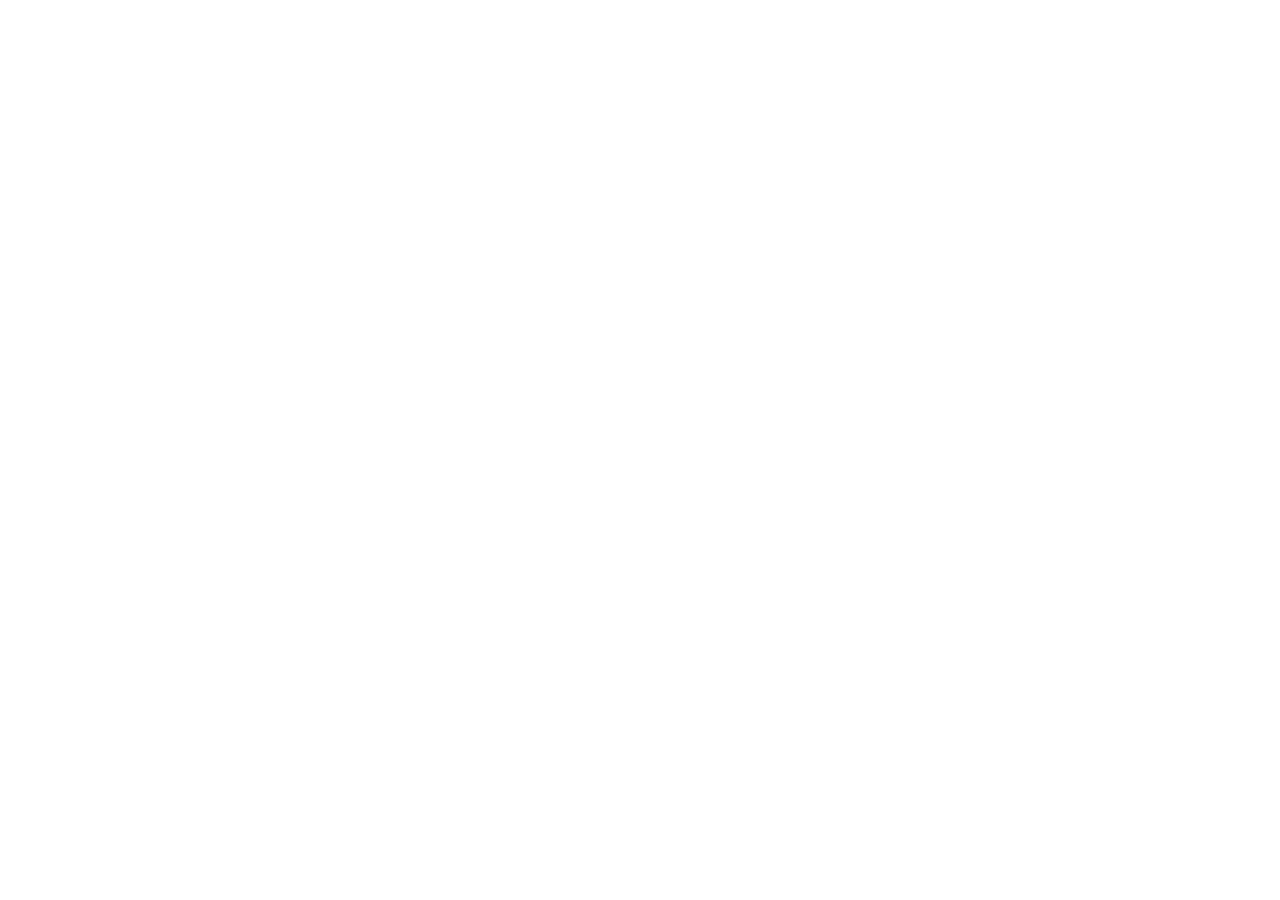
==== commit 572514f2: "Fix SEO canonical URLs and standardize www domain" ====
--- a/about.html
+++ b/about.html
@@ -8,6 +8,18 @@
   <meta name="keywords" content="about Shakti Security Agency, security company Angul, Odisha security agency history, security team Angul" />
   <meta name="robots" content="index, follow" />
   <link rel="canonical" href="https://www.shaktisecurityagency.com/about.html" />
+  <script>
+    (function () {
+      const canonicalHost = 'www.shaktisecurityagency.com';
+      const isLocalHost = window.location.hostname === 'localhost' || window.location.hostname === '127.0.0.1';
+      if (isLocalHost) return;
+      const isIndexPath = window.location.pathname === '/index.html';
+      if (window.location.protocol !== 'https:' || window.location.hostname !== canonicalHost || isIndexPath) {
+        const canonicalPath = isIndexPath ? '/' : window.location.pathname;
+        window.location.replace('https://' + canonicalHost + canonicalPath + window.location.search + window.location.hash);
+      }
+    })();
+  </script>
   <meta property="og:title" content="About Us | Shakti Security Agency | Angul, Odisha" />
   <meta property="og:description" content="Learn about Shakti Security Agency — Odisha's trusted security and facility management company since 1995. Founded by Ex-Army personnel Sangram Kishor Das. Our mission, vision, team, and story." />
   <meta property="og:type" content="website" />
@@ -23,7 +35,8 @@
   <link rel="preconnect" href="https://fonts.googleapis.com" />
   <link rel="preconnect" href="https://fonts.gstatic.com" crossorigin />
   <link rel="stylesheet" href="styles.css" />
-  <link rel="icon" href="data:image/svg+xml,<svg xmlns='http://www.w3.org/2000/svg' viewBox='0 0 100 100'><text y='.9em' font-size='90'>🛡️</text></svg>" />
+  <link rel="icon" type="image/png" href="assets/images/logo.png" />
+  <link rel="apple-touch-icon" href="assets/images/logo.png" />
   <script type="application/ld+json">
   {
     "@context": "https://schema.org",
